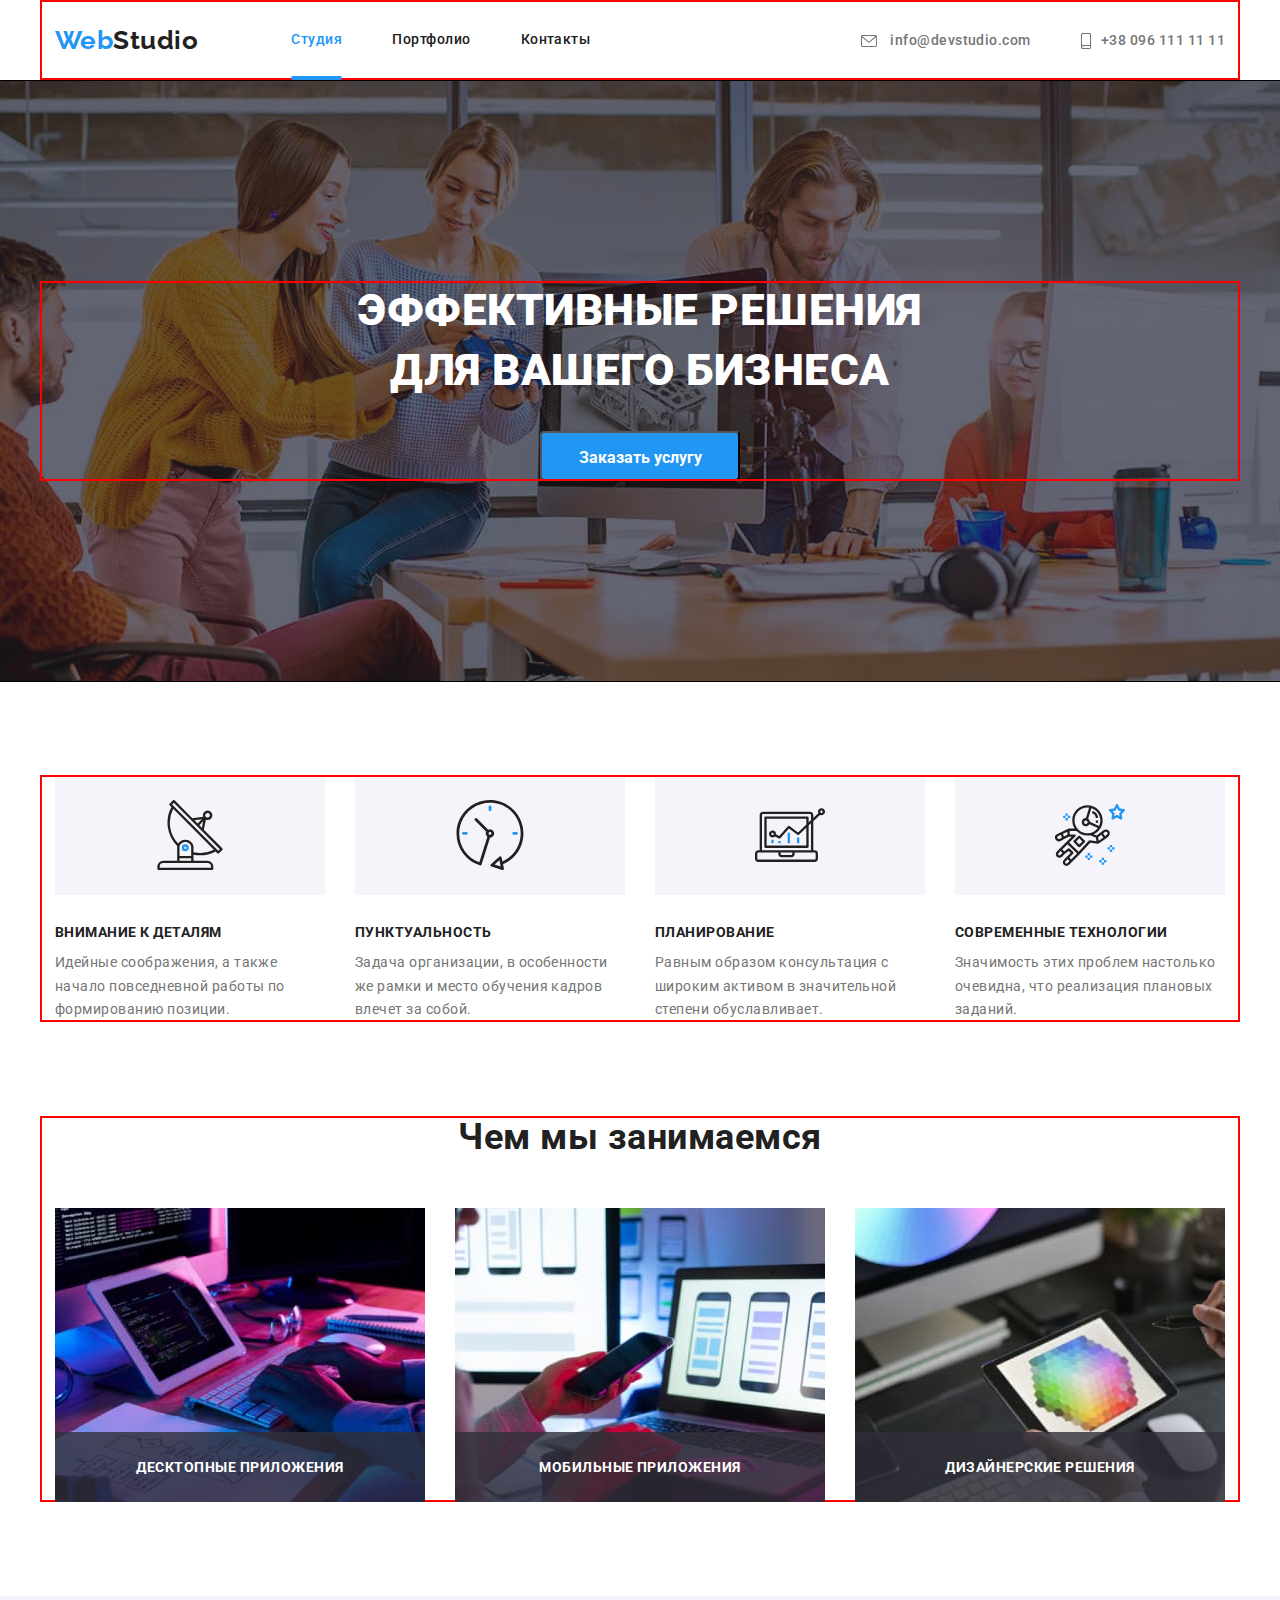
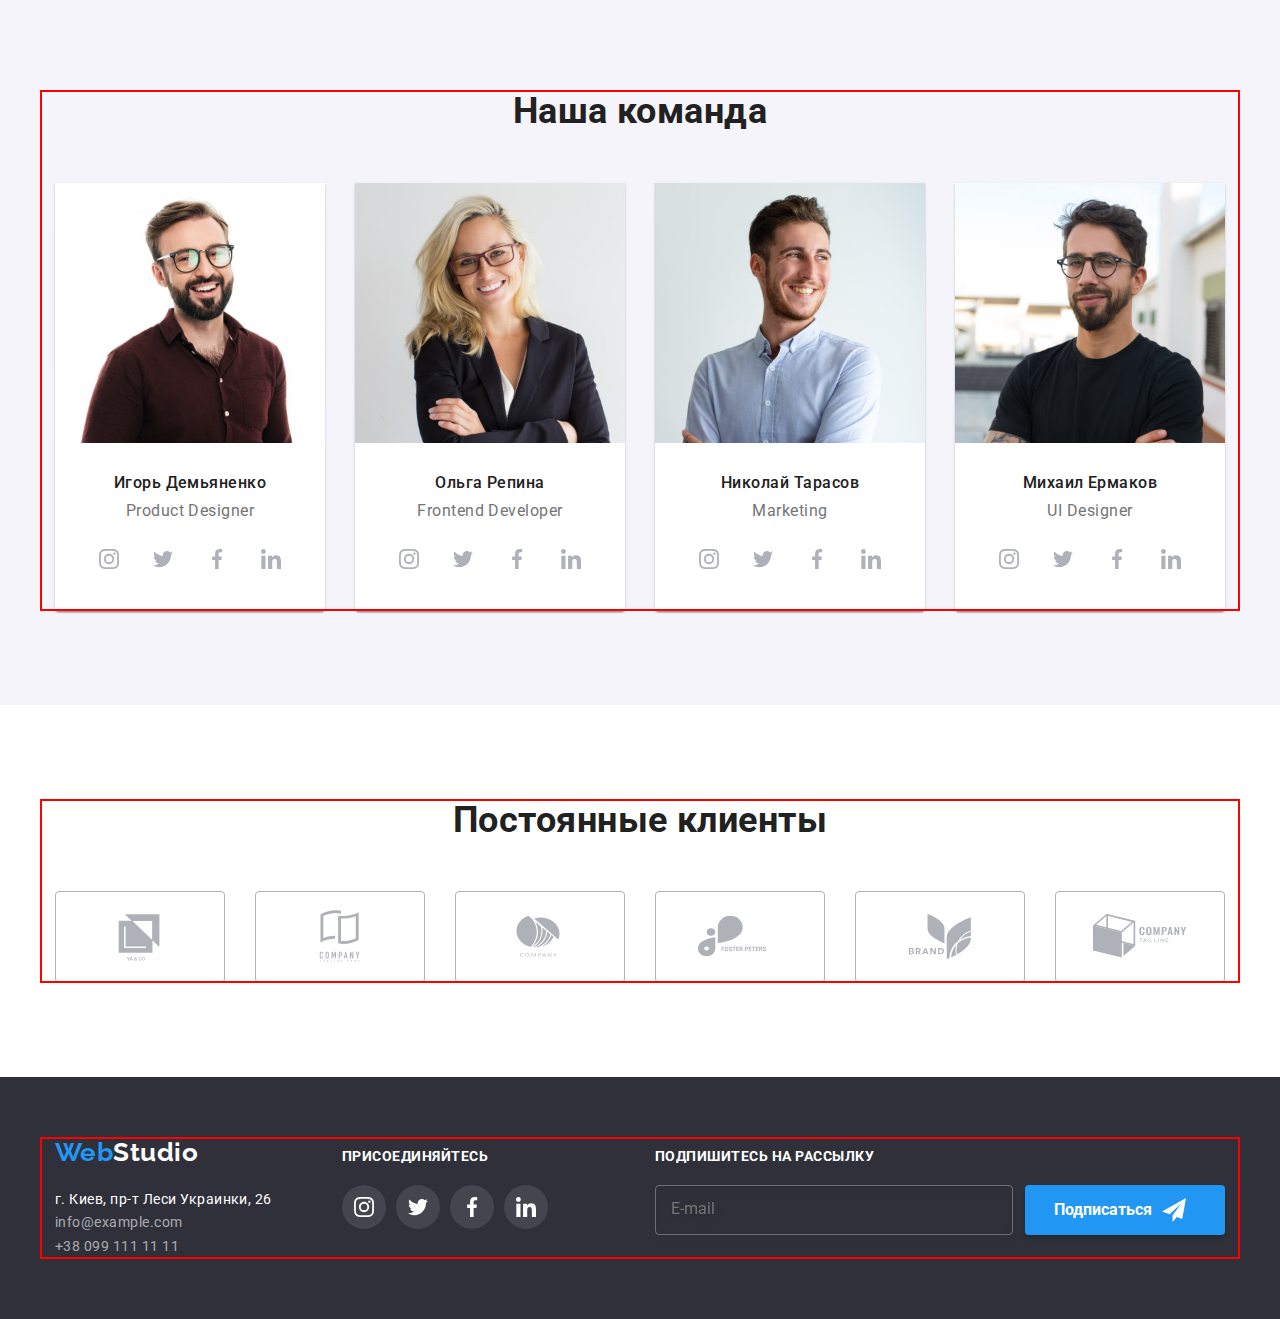
==== index.html @ 630f3454 "перепрописал классы в секции команда" ====
<!DOCTYPE html>
<html lang="ru">

<head>
  <meta charset="UTF-8" />
  <meta http-equiv="X-UA-Compatible" content="IE=edge" />
  <meta name="viewport" content="width=device-width, initial-scale=1.0" />
  <title>WebStudio</title>
  <link rel="preconnect" href="https://fonts.googleapis.com" />
  <link rel="preconnect" href="https://fonts.gstatic.com" crossorigin />
  <link rel="preconnect" href="https://fonts.googleapis.com" />
  <link rel="preconnect" href="https://fonts.gstatic.com" crossorigin />
  <link href="https://fonts.googleapis.com/css2?family=Raleway:wght@700&family=Roboto:wght@400;500;700;900&display=swap"
    rel="stylesheet" />
  <link rel="stylesheet" href="https://cdnjs.cloudflare.com/ajax/libs/modern-normalize/1.1.0/modern-normalize.css" />
  <link rel="stylesheet" href="./css/styles.css" />
</head>

<body>
  <!--Header section-->
  <header class="header header-border">
    <div class="container header__container ">
      <a class="logo header__logo" href="" lang="en">Web<span class="logo-accent">Studio</span></a>
      <nav class="nav header__nav">
        <ul class="nav__list list">
          <li class="nav__item">
            <a class="nav__link nav__link--current" href="./index.html">Студия</a>
          </li>
          <li class="nav__item">
            <a class="nav__link" href="./portfolio.html">Портфолио</a>
          </li>
          <li class="nav__item">
            <a class="nav__link" href="#contacts">Контакты</a>
          </li>
        </ul>
      </nav>
      <ul class="header-contacts__item list">
        <li>
          <a class="header__mail" href="mailto:info@devstudio.com"><svg class="header__icons" width="16" height="12">
              <use href="./images/icons.svg#envelope"></use>
            </svg>
            info@devstudio.com</a>
        </li>
        <li>
          <a class="header__phone" href="tel:+380961111111"><svg class="header__icons" width="10" height="16">
              <use href="./images/icons.svg#smartphone"></use>
            </svg>+38 096 111 11 11</a>
        </li>
      </ul>
    </div>
  </header>
  <!-- Main section -->
  <main>
    <!--Hero-->
    <section class="hero hero__section">
      <div class="container hero__container">
        <h1 class="hero-title">Эффективные решения для&nbsp;вашего бизнеса</h1>
        <button data-modal-open class="hero-button" type="button">Заказать услугу</button>
      </div>
    </section>

    <!--Features-->
    <section class="features section">
      <div class="container features__container">
        <h2 class="features visually-hidden">Преимущества</h2>
        <ul class="features-list list">
          <li class="features-item">
            <div class="features-icon-container">
              <svg class="antenna-icon" width="70" height="70">
                <use href="./images/icons.svg#antenna"></use>
              </svg>
            </div>
            <h3 class="features-subtitle">Внимание к деталям</h3>
            <p class="features-descr">
              Идейные соображения, а также начало повседневной работы по формированию позиции.
            </p>
          </li>
          <li class="features-item">
            <div class="features-icon-container">
              <svg class="features-icons" width="70" height="70">
                <use href="./images/icons.svg#clock"></use>
              </svg>
            </div>
            <h3 class="features-subtitle">Пунктуальность</h3>
            <p class="features-descr">
              Задача организации, в особенности же рамки и место обучения кадров влечет за собой.
            </p>
          </li>
          <li class="features-item">
            <div class="features-icon-container">
              <svg class="features-icons" width="70" height="70">
                <use href="./images/icons.svg#diagram"></use>
              </svg>
            </div>
            <h3 class="features-subtitle">Планирование</h3>
            <p class="features-descr">
              Равным образом консультация с широким активом в значительной степени обуславливает.
            </p>
          </li>
          <li class="features-item">
            <div class="features-icon-container">
              <svg class="features-icons" width="70" height="70">
                <use href="./images/icons.svg#astronaut"></use>
              </svg>
            </div>
            <h3 class="features-subtitle">Современные технологии</h3>
            <p class="features-descr">
              Значимость этих проблем настолько очевидна, что реализация плановых заданий.
            </p>
          </li>
        </ul>
      </div>
    </section>
    <!--About -->
    <section class="about section">
      <div class="container  about__container">
        <h2 class="about-title">Чем мы занимаемся</h2>
        <ul class="about-list list">
          <li class="about-list__item">
            <img class="about-list__img" src="./images/about/box1.jpg" alt="Разрабатываем сайты" width="370"
              height="294" />
            <div class="about-list__descr">
              <p class="about-subtitle">Десктопные приложения</p>
            </div>
          </li>
          <li class="about-list__item">
            <img class="about-list__img" src="./images/about/box2.jpg" alt="Адаптируем сайты под разные устройства"
              width="370" height="294" />
            <div class="about-list__descr">
              <p class="about-subtitle">Мобильные приложения</p>
            </div>
          </li>
          <li class="about-list__item">
            <img class="about-list__img" src="./images/about/box3.jpg" alt="Оформляем дизайн" width="370"
              height="294" />
            <div class="about-list__descr">
              <p class="about-subtitle">Дизайнерские решения</p>
            </div>
          </li>
        </ul>
      </div>
    </section>
    <!--Team-->
    <section class="team section">
      <div class="container team__container">
        <h2 class="team-title">Наша команда</h2>
        <ul class="team-list list">
          <li class="team-item">
            <img class="team-img" src="./images/team/team1.jpg" alt="Дизайнер проекта" width="270" height="260" />
            <div class="team-card">
              <h3 class="team-uppertitle">Игорь Демьяненко</h3>
              <p class="team-item-subtitle" lang="en">Product Designer</p>
              <ul class="socials list">
                <li class="socials__item">
                  <a class="socials__link link" href="" target="_blank" rel="noopener noreferrer"
                    aria-label="instagram">
                    <svg class="socials-icon" width="20" height="20">
                      <use href="./images/icons.svg#instagram"></use>
                    </svg></a>
                </li>
                <li class="socials__item">
                  <a class="socials__link link" href="" target="_blank" rel="noopener noreferrer"
                    aria-label="twitter"><svg class="socials-icon" width="20" height="20">
                      <use href="./images/icons.svg#twitter"></use>
                    </svg></a>
                </li>
                <li class="socials__item">
                  <a class="socials__link link" href="" target="_blank" rel="noopener noreferrer"
                    aria-label="facebook"><svg class="socials-icon" width="20" height="20">
                      <use href="./images/icons.svg#facebook"></use>
                    </svg></a>
                </li>
                <li class="socials__item">
                  <a class="socials__link link" href="" target="_blank" rel="noopener noreferrer"
                    aria-label="linkedin"><svg class="socials-icon" width="20" height="20">
                      <use href="./images/icons.svg#linkedin"></use>
                    </svg></a>
                </li>
              </ul>
            </div>
          </li>
          <li class="team-item">
            <img class="team-img" src="./images/team/team2.jpg" alt="Фронтенд разработчик" width="270" height="260" />
            <div class="team-card">
              <h3 class="team-uppertitle">Ольга Репина</h3>
              <p class="team-item-subtitle" lang="en">Frontend Developer</p>
              <ul class="socials list">
                <li class="socials__item">
                  <a class="socials__link link" href="" target="_blank" rel="noopener noreferrer"
                    aria-label="instagram">
                    <svg class="socials-icon" width="20" height="20">
                      <use href="./images/icons.svg#instagram"></use>
                    </svg></a>
                </li>
                <li class="socials__item">
                  <a class="socials__link link" href="" target="_blank" rel="noopener noreferrer"
                    aria-label="twitter"><svg class="socials-icon" width="20" height="20">
                      <use href="./images/icons.svg#twitter"></use>
                    </svg></a>
                </li>
                <li class="socials__item">
                  <a class="socials__link link" href="" target="_blank" rel="noopener noreferrer"
                    aria-label="facebook"><svg class="socials-icon" width="20" height="20">
                      <use href="./images/icons.svg#facebook"></use>
                    </svg></a>
                </li>
                <li class="socials__item">
                  <a class="socials__link link" href="" target="_blank" rel="noopener noreferrer"
                    aria-label="linkedin"><svg class="socials-icon" width="20" height="20">
                      <use href="./images/icons.svg#linkedin"></use>
                    </svg></a>
                </li>
              </ul>
            </div>
          </li>
          <li class="team-item">
            <img class="team-img" src="./images/team/team3.jpg" alt="Маркетолог" width="270" height="260" />
            <div class="team-card">
              <h3 class="team-uppertitle">Николай Тарасов</h3>
              <p class="team-item-subtitle" lang="en">Marketing</p>
              <ul class="socials list">
                <li class="socials__item">
                  <a class="socials__link link" href="" target="_blank" rel="noopener noreferrer"
                    aria-label="instagram">
                    <svg class="socials-icon" width="20" height="20">
                      <use href="./images/icons.svg#instagram"></use>
                    </svg></a>
                </li>
                <li class="socials__item">
                  <a class="socials__link link" href="" target="_blank" rel="noopener noreferrer"
                    aria-label="twitter"><svg class="socials-icon" width="20" height="20">
                      <use href="./images/icons.svg#twitter"></use>
                    </svg></a>
                </li>
                <li class="socials__item">
                  <a class="socials__link link" href="" target="_blank" rel="noopener noreferrer"
                    aria-label="facebook"><svg class="socials-icon" width="20" height="20">
                      <use href="./images/icons.svg#facebook"></use>
                    </svg></a>
                </li>
                <li class="socials__item">
                  <a class="socials__link link" href="" target="_blank" rel="noopener noreferrer"
                    aria-label="linkedin"><svg class="socials-icon" width="20" height="20">
                      <use href="./images/icons.svg#linkedin"></use>
                    </svg></a>
                </li>
              </ul>
            </div>
          </li>
          <li class="team-item">
            <img class="team-img" src="./images/team/team4.jpg" alt="Дизайнер пользовательского интерфейса" width="270"
              height="260" />
            <div class="team-card">
              <h3 class="team-uppertitle">Михаил Ермаков</h3>
              <p class="team-item-subtitle" lang="en">UI Designer</p>
              <ul class="socials list">
                <li class="socials__item">
                  <a class="socials__link link" href="" target="_blank" rel="noopener noreferrer"
                    aria-label="instagram">
                    <svg class="socials-icon" width="20" height="20">
                      <use href="./images/icons.svg#instagram"></use>
                    </svg></a>
                </li>
                <li class="socials__item">
                  <a class="socials__link link" href="" target="_blank" rel="noopener noreferrer"
                    aria-label="twitter"><svg class="socials-icon" width="20" height="20">
                      <use href="./images/icons.svg#twitter"></use>
                    </svg></a>
                </li>
                <li class="socials__item">
                  <a class="socials__link link" href="" target="_blank" rel="noopener noreferrer"
                    aria-label="facebook"><svg class="socials-icon" width="20" height="20">
                      <use href="./images/icons.svg#facebook"></use>
                    </svg></a>
                </li>
                <li class="socials__item">
                  <a class="socials__link link" href="" target="_blank" rel="noopener noreferrer"
                    aria-label="linkedin"><svg class="socials-icon" width="20" height="20">
                      <use href="./images/icons.svg#linkedin"></use>
                    </svg></a>
                </li>
              </ul>
            </div>
          </li>
        </ul>
      </div>
    </section>
    <section class="section clients">
      <div class="container">
        <h2 class="clients-title">Постоянные клиенты</h2>
        <ul class="clients-list list">
          <li class="clients-item">
            <a class="clients-link link" href="" target="_blank" rel="noopener noreferrer"
              aria-label="Логотип компании">
              <svg class="clients-icon icon" width="106" height="60">
                <use href="./images/icons.svg#logo-1"></use>
              </svg></a>
          </li>
          <li class="clients-item">
            <a class="clients-link link" href="" target="_blank" rel="noopener noreferrer"
              aria-label="Логотип компании">
              <svg class="clients-icon icon" width="106" height="60">
                <use href="./images/icons.svg#logo-2"></use>
              </svg></a>
          </li>
          <li class="clients-item">
            <a class="clients-link link" href="" target="_blank" rel="noopener noreferrer"
              aria-label="Логотип компании">
              <svg class="clients-icon icon" width="106" height="60">
                <use href="./images/icons.svg#logo-3"></use>
              </svg></a>
          </li>
          <li class="clients-item">
            <a class="clients-link link" href="" target="_blank" rel="noopener noreferrer"
              aria-label="Логотип компании">
              <svg class="clients-icon icon" width="106" height="60">
                <use href="./images/icons.svg#logo-4"></use>
              </svg></a>
          </li>
          <li class="clients-item">
            <a class="clients-link link" href="" target="_blank" rel="noopener noreferrer"
              aria-label="Логотип компании">
              <svg class="clients-icon icon" width="106" height="60">
                <use href="./images/icons.svg#logo-5"></use>
              </svg></a>
          </li>
          <li class="clients-item">
            <a class="clients-link link" href="" target="_blank" rel="noopener noreferrer"
              aria-label="Логотип компании">
              <svg class="clients-icon icon" width="106" height="60">
                <use href="./images/icons.svg#logo-6"></use>
              </svg></a>
          </li>
        </ul>
      </div>
    </section>
  </main>
  <!--footer-->
  <footer class="footer" id="contacts">
    <div class="container footer-block">
      <div class="footer-adress">
        <a class="footer-logo link" href="" lang="en">Web<span class="footer-logo-accent">Studio</span></a>
        <address class="address">
          <p>г. Киев, пр-т Леси Украинки, 26</p>
          <a class="email-link link" href="info@example.com">info@example.com</a>
          <a class="tel-link link" href="tel:+38091111111">+38 099 111 11 11</a>
        </address>
      </div>
      <div class="social-links">
        <h2 class="social-title">присоединяйтесь</h2>
        <ul class="socials list">
          <li class="social-item">
            <a class="social-link link" href="" target="_blank" rel="noopener noreferrer" aria-label="instagram">
              <svg class="socials-icon" width="20" height="20">
                <use href="./images/icons.svg#instagram"></use>
              </svg></a>
          </li>
          <li class="social-item">
            <a class="social-link link" href="" target="_blank" rel="noopener noreferrer" aria-label="twitter">
              <svg class="socials-icon" width="20" height="20">
                <use href="./images/icons.svg#twitter"></use>
              </svg></a>
          </li>
          <li class="socials__item">
            <a class="social-link link" href="" target="_blank" rel="noopener noreferrer" aria-label="facebook">
              <svg class="socials-icon" width="20" height="20">
                <use href="./images/icons.svg#facebook"></use>
              </svg></a>
          </li>
          <li class="socials__item">
            <a class="social-link link" href="" target="_blank" rel="noopener noreferrer" aria-label="linkedin"><svg
                class="socials-icon" width="20" height="20">
                <use href="./images/icons.svg#linkedin"></use>
              </svg></a>
          </li>
        </ul>
      </div>
      <div class="subscription">
        <h2 class="join">Подпишитесь на рассылку</h2>
        <form class="subscription-form">
          <div class="flex-content">
            <input class="email-input" type="email" name="email-user" id="email" placeholder="E-mail" />
            <button data-modal-open class="subscription-button" type="submit">
              Подписаться
              <svg class="send-icon" width="24" height="24">
                <use href="./images/icons.svg#icon-send"></use>
              </svg>
            </button>
          </div>
        </form>
      </div>
    </div>
  </footer>
  <!-- Modal -->
  <div class="backdrop is-hidden" data-modal>
    <div class="modal">
      <button class="modal-close-btn" type="button" data-modal-close>
        <svg class="modal-btn-icon" width="18" height="18">
          <use href="./images/icons.svg#close-black"></use>
        </svg>
      </button>
      <form class="register-form">
        <strong class="register-form-title">Оставьте свои данные, мы вам перезвоним</strong>
        <div class="register-form-group" role="group">
          <label class="register-form-wrap">
            <span class="register-form-label">Имя</span>
            <input class="register-form-input" type="text" name="name-user" />
            <svg class="register-form-icon" width="18" height="18">
              <use href="./images/icons.svg#user-icon"></use>
            </svg>
          </label>
          <label class="register-form-wrap">
            <span class="register-form-label">Телефон</span>
            <input class="register-form-input" type="tel" name="tel-user" />
            <svg class="register-form-icon" width="18" height="18">
              <use href="./images/icons.svg#phone-icon"></use>
            </svg>
          </label>
          <label class="register-form-wrap">
            <span class="register-form-label">Почта</span>
            <input class="register-form-input" type="email" name="email-user" />
            <svg class="register-form-icon" width="18" height="18">
              <use href="./images/icons.svg#email-icon"></use>
            </svg>
          </label>
          <label class="register-form-wrap">
            <span class="register-form-label">Комментарий</span>
            <textarea class="register-form-message" name="text-user" placeholder="Введите текст"></textarea>
          </label>
        </div>

        <label class="register-form-agreement">
          <input class="register-checkbox visually-hidden" type="checkbox" name="agreement" />
          <svg class="register-icon " width="16" height="15">
            <use class="register-icon-uncheck" href="./images/icons.svg#icon-uncheck"></use>
            <use class="register-icon-check " href=" ./images/icons.svg#icon-check"></use>
          </svg>
          <span class="register-form-agreement-text">Соглашаюсь с рассылкой и принимаю
            <a class="register-form-agreement-link" href="">Условия
              договора</a>
          </span>
        </label>

        <button class="register-form-btn" type="submit">Отправить</button>
      </form>
    </div>
  </div>
  <script src="./js/modal.js"></script>
</body>

</html>
---- css/styles.css ----
:root {
  /* Color */
  --primary-color: #757575;
  --secondary-color: #212121;
  --accent-color: #2196f3;
  --logo-color: #000000;
  --primary-white-color: #ffffff;
  --bg-darkgrey-color: #2f303a;
  --secondary-bg-color: #f5f4fa;
  --header-border: #ececec;
  --card-border: #eeeeee;
  --indent: 30px;
  --filter-indent: 8px;
  --main-font-family: 'Roboto', sans-serif;
  --logo-font: 'Raleway', sans-serif;
  --items: 3;
  --icon-color: #afb1b8;
  --hero-bg-color: #c4c4c4;
  --border-radius-standart: 4px;
  --animation: 250ms cubic-bezier(0.4, 0, 0.2, 1);
}

body {
  font-family: var(--main-font-family);
  color: var(--primary-color);
  letter-spacing: 0.03em;
}

a {
  text-decoration: none;
  color: currentColor;
}

h1,
h2,
h3,
h4,
h5,
h6,
p {
  margin: 0;
}
ul,
ol {
  list-style: none;
  padding: 0;
  margin: 0;
}
img {
  display: block;
}

.list {
  list-style: none;
  padding: 0;
  margin: 0;
}

.link {
  text-decoration: none;
  color: currentColor;
}

/* Base styles */
.container {
  width: 1200px;
  padding-left: 15px;
  padding-right: 15px;
  margin: 0 auto;
  outline: 2px solid red;
  outline-offset: -2px;
}
.header-border {
  border-bottom: 1px solid var(--header-border);
}
.header__container {
  display: flex;
  align-items: center;
}

.logo {
  color: var(--accent-color);
  font-family: 'Raleway';
  font-weight: 700;
  font-size: 26px;
  line-height: 1.19;
}

.header__logo {
  margin-right: 93px;
}

.logo-accent {
  color: var(--secondary-color);
}

/* Nav site */
.header__nav {
  margin-right: auto;
}

.nav__link {
  display: inline-flex;
  padding-top: 32px;
  padding-bottom: 32px;
  transition: color var(--animation);
}

.nav__list {
  color: var(--secondary-color);
  font-weight: 500;
  font-size: 14px;
  line-height: 1.14;
  display: flex;
  gap: 50px;
}

.nav__list :hover,
.nav__list :focus {
  color: var(--accent-color);
}

.nav__link--current {
  position: relative;
  color: var(--accent-color);
}

.nav__link--current::after {
  content: ' ';
  position: absolute;
  bottom: 0px;
  left: 0;
  display: block;
  width: 100%;
  height: 4px;
  border-radius: var(--border-radius-standart);
  background-color: var(--accent-color);
}

.header-contacts__item {
  display: flex;
  align-items: baseline;
}

/* Nav contacts  */
.header__mail {
  margin-right: 50px;
}

/* .contacts-mail,
.contacts-phone {
} */

.header-contacts__item :hover,
.header-contacts__item :focus {
  color: var(--accent-color);
}

.header__icons {
  display: inline-block;
  fill: currentColor;
  vertical-align: middle;
  margin-right: 10px;
}

.header__mail,
.header__phone {
  color: var(--description-color);
  font-weight: 500;
  font-size: 14px;
  line-height: 1.14;
  transition: color var(--animation);
}
/* align-items: baseline; */

/* Section Hero*/

.hero__section {
  padding: 200px 0;
  background-color: var(--bg-darkgrey-color);
  color: var(--primary-white-color);
  line-height: 1.36;
  text-align: center;
  text-transform: uppercase;
  max-width: 1600px;
  margin-left: auto;
  margin-right: auto;
  outline: 1px solid black;
  background-image: linear-gradient(to right, rgba(47, 48, 58, 0.4), rgba(47, 48, 58, 0.4)),
    url(../images/hero/hero.jpg);
  background-repeat: no-repeat;
  background-position: center;
  background-size: cover;
  background-color: var(--hero-bg-color);
}

.hero-title {
  font-weight: 900;
  font-size: 44px;
  max-width: 696px;
  margin: 0 auto;
  margin-bottom: var(--indent);
}

.hero-button {
  display: inline-block;
  min-width: 200px;
  max-width: 250px;
  max-height: 50px;
  border-radius: 4px;
  padding: 10px 32px;
  color: var(--primary-white-color);
  background-color: var(--accent-color);
  font-weight: 700;
  font-size: 16px;
  line-height: 1.88;
  align-items: center;
  box-shadow: 0px 4px 4px rgba(0, 0, 0, 0.15);
  transition: background-color var(--animation);
}

.hero-button:hover,
.hero-button:focus {
  background-color: #188ce8;
  cursor: pointer;
}

/* Modal */
.backdrop {
  position: fixed;
  top: 0;
  left: 0;
  width: 100%;
  height: 100%;
  z-index: 1000;
  overflow-y: scroll;
  background: rgba(0, 0, 0, 0.2);
  opacity: 1;
  transition: opacity var(--animation), visibility var(--animation);
}

.backdrop.is-hidden {
  opacity: 0;
  pointer-events: none;
  visibility: hidden;
}

.backdrop.is-hidden .modal {
  transform: translate(-50%, -50%) scale(1, 1);
  opacity: 0;
}

.modal {
  position: absolute;
  top: 50%;
  left: 50%;
  padding: 40px;
  min-width: 528px;
  max-height: 581px;
  background-color: var(--primary-white-color);
  box-shadow: 0px 1px 3px rgba(0, 0, 0, 0.12), 0px 1px 1px rgba(0, 0, 0, 0.14),
    0px 2px 1px rgba(0, 0, 0, 0.2);
  border-radius: 4px;
  transform: translate(-50%, -50%) scale(1);
  transition: opacity var(--animation), visibility var(--animation), transform var(--animation);
}

.modal-close-btn {
  position: absolute;
  display: flex;
  align-items: center;
  justify-content: center;
  top: 0;
  right: 0;
  width: 30px;
  height: 30px;
  transform: translate(-8px, 8px);
  border: 1px solid rgba(0, 0, 0, 0.1);
  background-color: var(--primary-white-color);
  border-radius: 50%;
  transition: color var(--animation), border-color var(--animation);
}

.modal-close-btn {
  fill: currentColor;
}

.modal-close-btn:focus,
.modal-close-btn:hover {
  color: var(--accent-color);
  /* border: 1px solid var(--accent-color); */
  cursor: pointer;
}

/* Modal form */
.register-form {
  text-align: center;
}

.register-form-title {
  display: block;
  margin: 0;
  margin-bottom: 12px;
  font-weight: 700;
  font-size: 20px;
  line-height: 1.15;
  text-align: center;
  color: var(--secondary-color);
}

.register-form-group {
  margin-bottom: 20px;
}

.register-form-wrap {
  display: block;
  margin-bottom: 4px;
  font-size: 12px;
  line-height: 1.16;
}

.register-form-wrap {
  position: relative;
  display: block;
  margin-bottom: 10px;
}

.register-form-wrap:last-child {
  margin-bottom: 0;
}

.register-form-label {
  display: block;
  text-align: left;
  margin-bottom: 4px;
  padding-left: 2px;
}

.register-form-input,
.register-form-message {
  display: block;
  padding: 12px 42px;
  height: 40px;
  width: 100%;
  outline: none;
  border: 1px solid rgba(33, 33, 33, 0.2);
  border-radius: 4px;
  transition: border-color var(--animation);
}

.register-form-input:hover + .register-form-icon,
.register-form-input:focus + .register-form-icon {
  fill: var(--accent-color);

  outline: none;
  border-color: var(--accent-color);
}

.register-form-input:hover,
.register-form-input:focus {
  border-color: var(--accent-color);
}

.register-form-group {
  position: relative;
  margin-bottom: 10px;
}

.register-form-icon {
  position: absolute;
  display: block;
  bottom: 11px;
  left: 12px;
  transition: var(--animation);
  color: var(--accent-color);
}

.register-form-icon:focus,
.register-form-icon:hover {
  fill: var(--accent-color);
}

.register-form-message {
  display: block;
  margin-bottom: 20px;
  padding: 12px 16px;
  width: 448px;
  height: 120px;
  resize: none;
  border: 1px solid rgba(33, 33, 33, 0.2);
  border-radius: 4px;
  line-height: 1.14;
}

.register-form-message::placeholder {
  color: rgba(117, 117, 117, 0.5);
}

.register-form-agreement {
  text-align: left;
  display: flex;
  padding: 0;
  justify-content: center;
  align-items: baseline;
  margin-bottom: 30px;
  font-size: 14px;
  line-height: 1.18;
  color: var(--primary-color);
}

.register-icon {
  transition: opacity var(--animation);
  margin-right: 7px;
}

.register-icon-check {
  opacity: 0;
  transition: opacity var(--animation);
}

.register-checkbox:checked + .register-icon .register-icon-uncheck {
  opacity: 0;

  transition: opacity var(--animation);
}

.register-checkbox:checked + .register-icon .register-icon-check {
  opacity: 1;
  /* background-color: #2196f3; */
  transition: opacity var(--animation);
}

.register-form-agreement-link {
  color: var(--accent-color);
  text-decoration: underline;
  text-underline-position: under;
}

.register-form-agreement:focus-within .register-icon {
  border: 1px solid var(--accent-color);
}

.register-form-agreement:focus-within .register-icon-uncheck {
  opacity: 0;
}
.register-form-btn {
  display: block;
  margin-left: auto;
  margin-right: auto;
  padding: 10px 55px;
  box-shadow: 0px 4px 4px rgba(0, 0, 0, 0.15);
  border-radius: 4px;
  font-weight: 700;
  font-size: 16px;
  line-height: 1.88;
  letter-spacing: 0.06em;
  background: #2196f3;
  color: #ffffff;
  border: none;
  cursor: pointer;
  transition: box-shadow var(--animation);
}

.register-form-btn:hover,
.register-form-btn:focus {
  box-shadow: 0px 4px 4px rgba(0, 0, 0, 0.15);
}

/* Features */
.section {
  padding-bottom: 94px;
  padding-top: 94px;
}
.visually-hidden {
  position: absolute;
  width: 1px;
  height: 1px;
  margin: -1px;
  border: 0;
  padding: 0;
  white-space: nowrap;
  clip-path: inset(100%);
  clip: rect(0 0 0 0);
  overflow: hidden;
}

.features-list {
  display: flex;
  /* flex-wrap: wrap; */
  align-items: center;
  justify-content: center;
  gap: var(--indent);
}
.features-list .features-item {
  width: 270px;
}
.features-icon-container {
  width: 270px;
  height: 120px;
  background-color: var(--secondary-bg-color);
  display: flex;
  align-items: center;
  justify-content: center;
  margin-bottom: var(--indent);
}

.features-subtitle {
  color: var(--secondary-color);
  margin-bottom: 10px;
  font-weight: 700;
  font-size: 14px;
  line-height: 1.14;
  text-transform: uppercase;
}

.features-descr {
  color: var(--description-color);
  font-size: 14px;
  line-height: 1.71;
}

/* About */

.about.section {
  padding-top: 0;
}
.about-title {
  color: var(--secondary-color);
  margin-bottom: 50px;
  font-size: 36px;
  line-height: 1.17;
  text-align: center;
}
.about-list {
  display: flex;
  flex-wrap: wrap;
  gap: var(--indent);
}

.about-list__item {
  position: relative;
}
.about-list__descr {
  position: absolute;
  display: flex;
  width: 370px;
  height: 70px;
  bottom: 0;
  right: 0;
  background: rgba(47, 48, 58, 0.8);
}

.about-subtitle {
  position: absolute;
  display: flex;
  align-items: center;
  left: 0;
  bottom: 0;
  font-weight: 700;
  justify-content: center;
  width: 370px;
  height: 70px;
  height: 70px;
  font-size: 14px;
  line-height: 1.14;
  text-align: center;
  color: var(--primary-white-color);
  text-transform: uppercase;
}

/* Team */

.team-list {
  display: flex;
  flex-wrap: wrap;
  gap: var(--indent);
}
.team {
  background-color: var(--secondary-bg-color);
}
.team-title {
  color: var(--secondary-color);
  margin-bottom: 50px;
  font-size: 36px;
  line-height: 1.17;
  text-align: center;
}
.team-item {
  background-color: var(--secondary-bg-color);
  box-shadow: 0px 1px 3px rgba(0, 0, 0, 0.12), 0px 1px 1px rgba(0, 0, 0, 0.14),
    0px 2px 1px rgba(0, 0, 0, 0.2);
  border-bottom-left-radius: 4px;
  border-bottom-right-radius: 4px;
  border-radius: 0px 0px 4px 4px;
}

.team-uppertitle {
  color: var(--secondary-color);
  margin-bottom: 10px;
  font-weight: 500;
  font-size: 16px;
  line-height: 1.19;
  text-align: center;
}
.team-item-subtitle {
  color: var(--primary-color);
  font-size: 16px;
  line-height: 1.18;
  text-align: center;
  margin-bottom: 16px;
}

.team-card {
  padding: 30px 10px;
  background-color: var(--primary-white-color);
}
/* Socials icons */

.icon {
  display: inline-block;
  fill: currentColor;
  vertical-align: middle;
}

.socials {
  display: flex;
  align-items: center;
  gap: 10px;
  justify-content: center;
}
.socials__link {
  display: flex;
  align-items: center;
  justify-content: center;
  width: 44px;
  height: 44px;
  color: var(--icon-color);
  border-radius: 50%;
  transition: background-color var(--animation), color var(--animation);
}

.socials__link:hover,
.socials__link:focus {
  background-color: var(--accent-color);
  color: var(--primary-white-color);
}

.socials-icon {
  transition: fill var(--cubic);
  fill: currentColor;
}

.team-icon {
  display: flex;
  color: var(--icon-color);

  background-color: var(--primary-white-color);
  border-radius: 10%;
  margin-bottom: 42px;
}

/* Clients */
.clients-title {
  color: var(--secondary-color);
  font-size: 36px;
  line-height: 1.17;
  text-align: center;
}

.clients-item {
  display: block;
  justify-content: center;
  align-items: center;
}

.clients-title {
  text-align: center;
  margin-bottom: 50px;
}

.clients-list {
  display: flex;
  align-items: center;
  justify-content: center;
  gap: 30px;
}
.clients-link {
  display: flex;
  justify-content: center;
  align-items: center;
  width: 170px;
  height: 92px;
  color: var(--icon-color);
  border: 1px solid var(--icon-color);
  border-radius: 4px;
  transition: color var(--animation), border var(--animation);
}
.client-icon {
  fill: currentColor;
}

.clients-link:hover,
.clients-link:focus {
  color: var(--accent-color);
  border: 1px solid var(--accent-color);
}

/* clients */

.social-title {
  font-weight: 700;
  font-size: 14px;
  line-height: 1.14;
  text-transform: uppercase;
  margin-bottom: 20px;
}
.socials {
  display: flex;
}

.social-link {
  align-items: baseline;
  display: flex;
  font-weight: 700;
  font-size: 14px;
  line-height: 1.14px;
  text-align: center;
  align-items: center;
  justify-content: center;
  width: 44px;
  height: 44px;
  color: var(--primary-white-color);
  background-color: rgba(255, 255, 255, 0.1);
  border-radius: 50%;
  transition: color var(--animation), background-color var(--animation);
}

.social-links {
  box-sizing: border-box;
  display: flex;
}

.social-link:hover,
.social-link:focus {
  background-color: var(--accent-color);
  color: var(--primary-white-color);
}

.socials-icon {
  fill: currentColor;
}

/* Footer */

.social-links {
  display: flex;
  flex-direction: column;
}
.footer-block {
  display: flex;
  align-items: baseline;
}
.footer-adress {
  font-size: 14px;
  line-height: 1.71;
  display: flex;
  flex-direction: column;
  margin-right: 70px;
}

.footer:not(.logo) {
  background-color: var(--bg-darkgrey-color);
  color: var(--primary-white-color);
  padding: 60px 0;
}

.footer-logo {
  color: var(--accent-color);
  /* display: inline-block; */
  margin-bottom: 20px;
  margin-top: 0;
  font-family: 'Raleway';
  font-weight: 700;
  font-size: 26px;
  line-height: 1.19;
}

.logo {
  font-family: 'Raleway';
  font-weight: 700;
}
.footer-logo-accent {
  color: var(--primary-white-color);
}

.address {
  display: flex;
  flex-direction: column;
  font-style: normal;
}
.email-link {
  color: rgba(255, 255, 255, 0.6);
  font-size: 14px;
  line-height: 1.71;
  transition: color var(--animation);
}
.email-link:hover,
.email-link:focus {
  color: var(--accent-color);
}
.tel-link {
  color: rgba(255, 255, 255, 0.6);
  font-size: 14px;
  line-height: 1.71;
  transition: color var(--animation);
}
.tel-link:hover,
.tel-link:focus {
  color: var(--accent-color);
}

.subscription {
  margin-left: auto;
}

.join {
  display: inline-block;
  margin-bottom: 20px;
  /* padding-top: 72px; */
  font-size: 14px;
  line-height: 1.14;
  text-transform: uppercase;
  color: var(--primary-white-color);
}
.flex-content {
  display: flex;
  align-items: center;
}
.email-input {
  width: 358px;
  margin-right: 12px;
  padding: 15px;
  max-height: 50px;
  border: 1px solid rgba(255, 255, 255, 0.3);
  filter: drop-shadow(0px 4px 4px rgba(0, 0, 0, 0.15));
  border-radius: 4px;
  color: var(--primary-white-color);
  background-color: transparent;
  transition: border-color var(--animation);
}

.email-input:hover,
.email-input:focus {
  border-color: var(--accent-color);
}

.subscription-button {
  display: flex;
  align-items: center;
  font-size: 16px;
  font-weight: 700;
  line-height: 1.88;
  color: var(--primary-white-color);
  padding: 10px 29px;
  text-align: center;
  width: 200px;
  height: 50px;
  border: none;
  background: var(--accent-color);
  box-shadow: 0px 4px 4px rgba(0, 0, 0, 0.15);
  border-radius: 4px;
  /* transition: color var(--animation), background-color var(--animation); */
  /* transition: color var(--animation); */
}

.send-icon {
  margin-left: 10px;
  fill: currentColor;
}

.subscription-button:hover,
.subscription-button:focus {
  cursor: pointer;
}

/* footer end */

/* Portfolio   */
.filter.list {
  display: flex;
  justify-content: center;
  gap: var(--filter-indent);
  margin-bottom: 50px;
}

.btn {
  padding: 6px 22px;
  font-family: inherit;
  font-weight: 500;
  font-size: 16px;
  line-height: 1.62;
  text-align: center;
  letter-spacing: inherit;
  border: none;
  border-radius: var(--border-radius-standart);
  transition: color var(--animation), background-color var(--animation), box-shadow var(--animation);
}

.btn:hover,
.btn:focus {
  background-color: var(--accent-color);
  color: var(--primary-white-color);
  box-shadow: 0px 3px 1px rgba(0, 0, 0, 0.1), 0px 1px 2px rgba(0, 0, 0, 0.08),
    0px 2px 2px rgba(0, 0, 0, 0.12);
}

.btn.current {
  color: var(--accent-color);
  background-color: var(--primary-white-color);
}
.project.list {
  display: flex;
  flex-wrap: wrap;
  gap: var(--indent);
}

.project-cards.item {
  --items: 3;
}

.item {
  flex-basis: calc((100% - var (--indent) * (var(--items) -1)) / var(--items));
}

.project-text {
  color: var(--secondary-color);
}

.project-title {
  color: var(--secondary-color);
  font-weight: 700;
  font-size: 18px;
  line-height: 2;
  margin-bottom: 4px;
  letter-spacing: 0.06em;
}
.project-text {
  color: var(--primary-color);
  font-size: 16px;
  line-height: 1.87;
}

.card-descr {
  padding: 20px 24px;
  border: 1px solid var(--card-border);
  border-top: 0px;
  /* filter: drop-shadow(0px 4px 4px rgba(0, 0, 0, 0.25)); */
}

.card-link {
  transition: box-shadow var(--animation);
}
.card-link:hover,
.card-descr:hover,
.card-descr:focus,
.card-link:focus {
  box-shadow: 0px 1px 1px rgba(0, 0, 0, 0.12), 0px 4px 4px rgba(0, 0, 0, 0.06),
    1px 4px 6px rgba(0, 0, 0, 0.16);
}
.overlay-text {
  font-size: 18px;
  line-height: 1.55;
  color: var(--primary-white-color);
}
.project-elements {
  position: relative;
  overflow: hidden;
}
.project-overlay {
  position: absolute;
  width: 100%;
  height: 100%;
  padding: 63px 24px;
  transform: translateY(0);
  transition: transform, var(--animation);
  /* overflow: hidden; */
  /* opacity: 0; */
  background-color: rgba(33, 150, 243, 0.9);
}
.project-elements:hover .project-overlay {
  transform: translateY(0);
  opacity: 1;
}
.card-link:hover .project-overlay,
.card-link:focus .project-overlay {
  transform: translateY(-100%);
}

.flex-content {
  display: flex;
  align-items: center;
}

.register-form-title {
  font-weight: 700;
  font-size: 20px;
  line-height: 1.15;
  text-align: center;
  color: var(--secondary-color);
}

/* .modal-form {
  width: 528px;
  height: 581px;
  margin-left: auto;
  margin-right: auto;
  padding: 40px;
  outline: 1px solid tomato;
} */
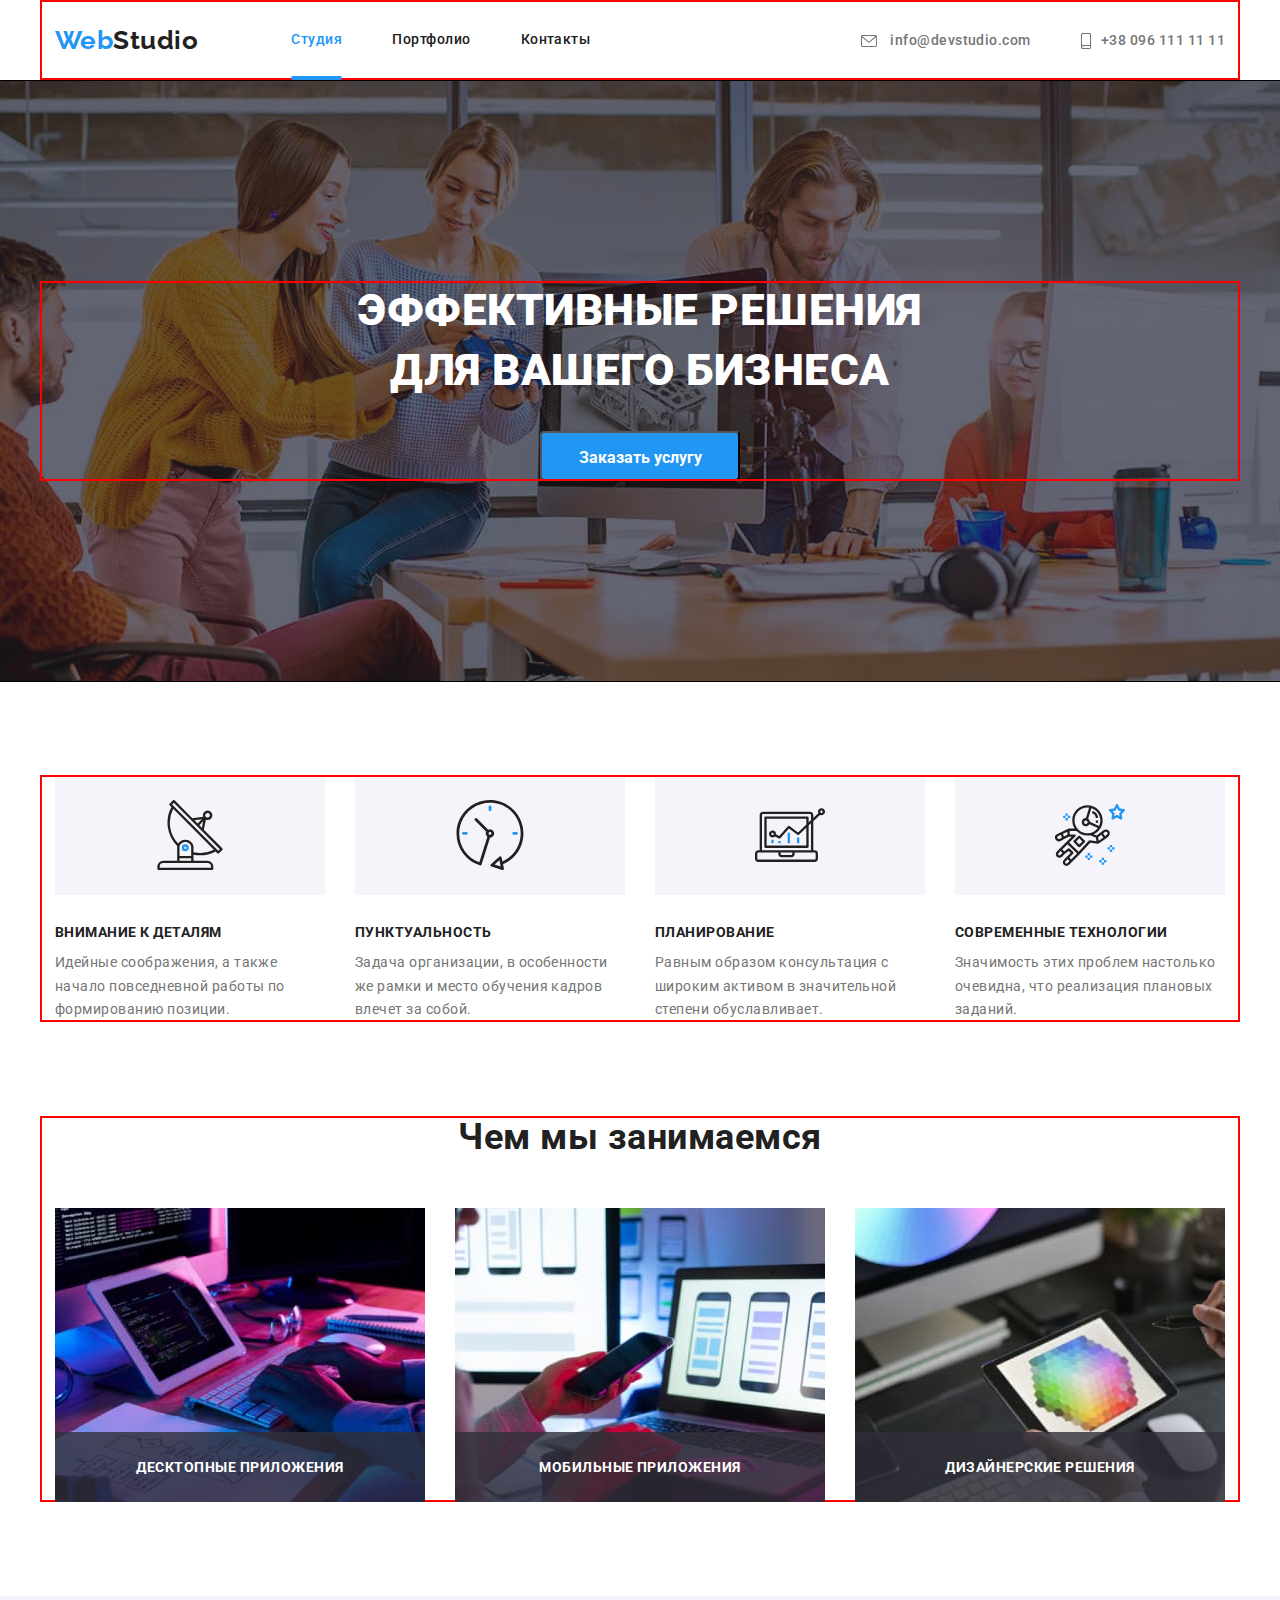
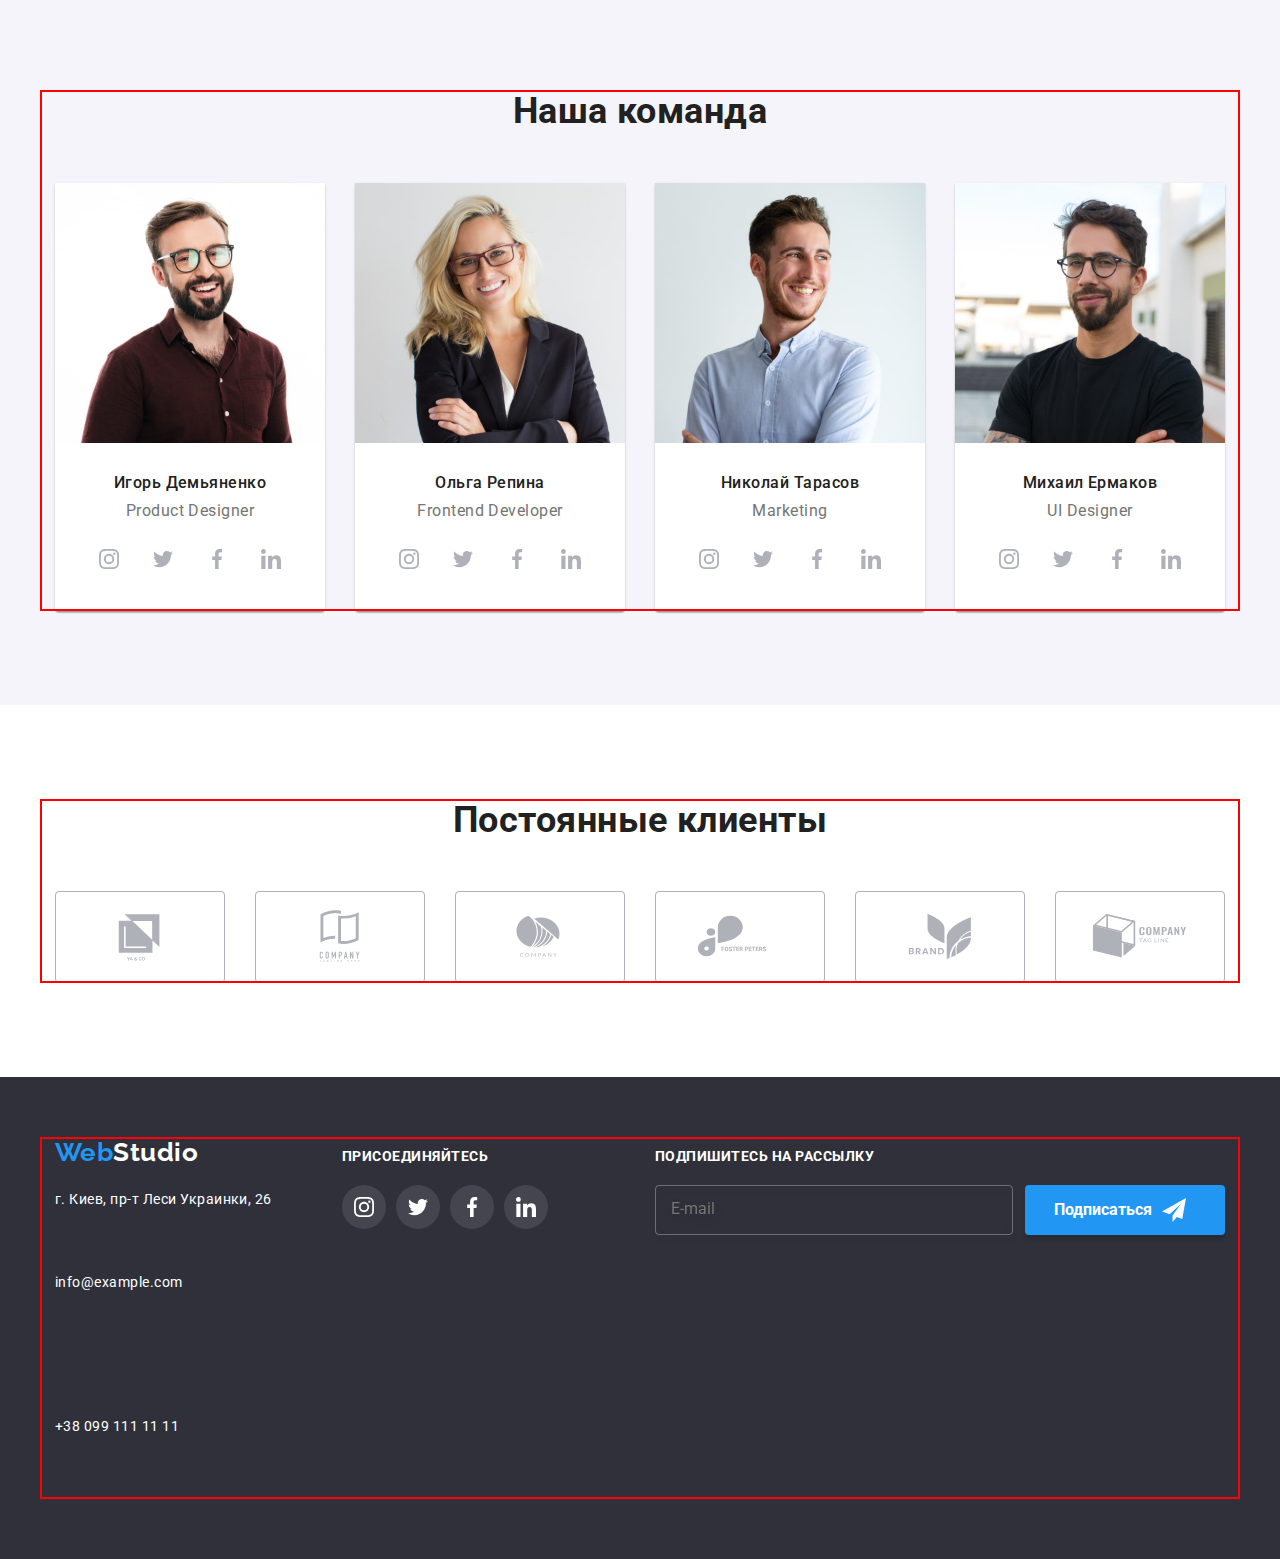
==== commit 7ba1d2ca: "начале перепропимыывать секцю клиенты" ====
--- a/index.html
+++ b/index.html
@@ -285,8 +285,8 @@
         </ul>
       </div>
     </section>
-    <section class="section clients">
-      <div class="container">
+    <section class="clients section ">
+      <div class="container  clients__container">
         <h2 class="clients-title">Постоянные клиенты</h2>
         <ul class="clients-list list">
           <li class="clients-item">
@@ -337,13 +337,13 @@
   </main>
   <!--footer-->
   <footer class="footer" id="contacts">
-    <div class="container footer-block">
+    <div class="container footer-container">
       <div class="footer-adress">
-        <a class="footer-logo link" href="" lang="en">Web<span class="footer-logo-accent">Studio</span></a>
+        <a class="footer-logo link" href="" lang="en">Web<span class="footer-logo--accent">Studio</span></a>
         <address class="address">
           <p>г. Киев, пр-т Леси Украинки, 26</p>
-          <a class="email-link link" href="info@example.com">info@example.com</a>
-          <a class="tel-link link" href="tel:+38091111111">+38 099 111 11 11</a>
+          <a class="footer email__link link" href="info@example.com">info@example.com</a>
+          <a class="footer tel__link link" href="tel:+38091111111">+38 099 111 11 11</a>
         </address>
       </div>
       <div class="social-links">
--- a/css/styles.css
+++ b/css/styles.css
@@ -649,15 +649,21 @@
   transition: fill var(--cubic);
   fill: currentColor;
 }
-
-.team-icon {
+.social-title {
+  font-weight: 700;
+  font-size: 14px;
+  line-height: 1.14;
+  text-transform: uppercase;
+  margin-bottom: 20px;
+}
+
+/* .team-icon {
   display: flex;
   color: var(--icon-color);
-
   background-color: var(--primary-white-color);
   border-radius: 10%;
   margin-bottom: 42px;
-}
+} */
 
 /* Clients */
 .clients-title {
@@ -707,15 +713,68 @@
 
 /* clients */
 
-.social-title {
-  font-weight: 700;
-  font-size: 14px;
-  line-height: 1.14;
-  text-transform: uppercase;
+/* Footer */
+
+.footer-container {
+  display: flex;
+  align-items: baseline;
+}
+.footer-adress {
+  font-size: 14px;
+  line-height: 1.71;
+  display: flex;
+  flex-direction: column;
+  margin-right: 70px;
+}
+
+.footer:not(.logo) {
+  background-color: var(--bg-darkgrey-color);
+  color: var(--primary-white-color);
+  padding: 60px 0;
+}
+
+.footer-logo {
+  color: var(--accent-color);
   margin-bottom: 20px;
-}
-.socials {
-  display: flex;
+  margin-top: 0;
+  font-family: 'Raleway';
+  font-weight: 700;
+  font-size: 26px;
+  line-height: 1.19;
+}
+
+.logo {
+  font-family: 'Raleway';
+  font-weight: 700;
+}
+.footer-logo--accent {
+  color: var(--primary-white-color);
+}
+
+.address {
+  display: flex;
+  flex-direction: column;
+  font-style: normal;
+}
+.email__link {
+  color: rgba(255, 255, 255, 0.6);
+  font-size: 14px;
+  line-height: 1.71;
+  transition: color var(--animation);
+}
+.email__link:hover,
+.email__link:focus {
+  color: var(--accent-color);
+}
+.tel__link {
+  color: rgba(255, 255, 255, 0.6);
+  font-size: 14px;
+  line-height: 1.71;
+  transition: color var(--animation);
+}
+.tel__link:hover,
+.tel__link:focus {
+  color: var(--accent-color);
 }
 
 .social-link {
@@ -738,6 +797,7 @@
 .social-links {
   box-sizing: border-box;
   display: flex;
+  flex-direction: column;
 }
 
 .social-link:hover,
@@ -748,75 +808,6 @@
 
 .socials-icon {
   fill: currentColor;
-}
-
-/* Footer */
-
-.social-links {
-  display: flex;
-  flex-direction: column;
-}
-.footer-block {
-  display: flex;
-  align-items: baseline;
-}
-.footer-adress {
-  font-size: 14px;
-  line-height: 1.71;
-  display: flex;
-  flex-direction: column;
-  margin-right: 70px;
-}
-
-.footer:not(.logo) {
-  background-color: var(--bg-darkgrey-color);
-  color: var(--primary-white-color);
-  padding: 60px 0;
-}
-
-.footer-logo {
-  color: var(--accent-color);
-  /* display: inline-block; */
-  margin-bottom: 20px;
-  margin-top: 0;
-  font-family: 'Raleway';
-  font-weight: 700;
-  font-size: 26px;
-  line-height: 1.19;
-}
-
-.logo {
-  font-family: 'Raleway';
-  font-weight: 700;
-}
-.footer-logo-accent {
-  color: var(--primary-white-color);
-}
-
-.address {
-  display: flex;
-  flex-direction: column;
-  font-style: normal;
-}
-.email-link {
-  color: rgba(255, 255, 255, 0.6);
-  font-size: 14px;
-  line-height: 1.71;
-  transition: color var(--animation);
-}
-.email-link:hover,
-.email-link:focus {
-  color: var(--accent-color);
-}
-.tel-link {
-  color: rgba(255, 255, 255, 0.6);
-  font-size: 14px;
-  line-height: 1.71;
-  transition: color var(--animation);
-}
-.tel-link:hover,
-.tel-link:focus {
-  color: var(--accent-color);
 }
 
 .subscription {
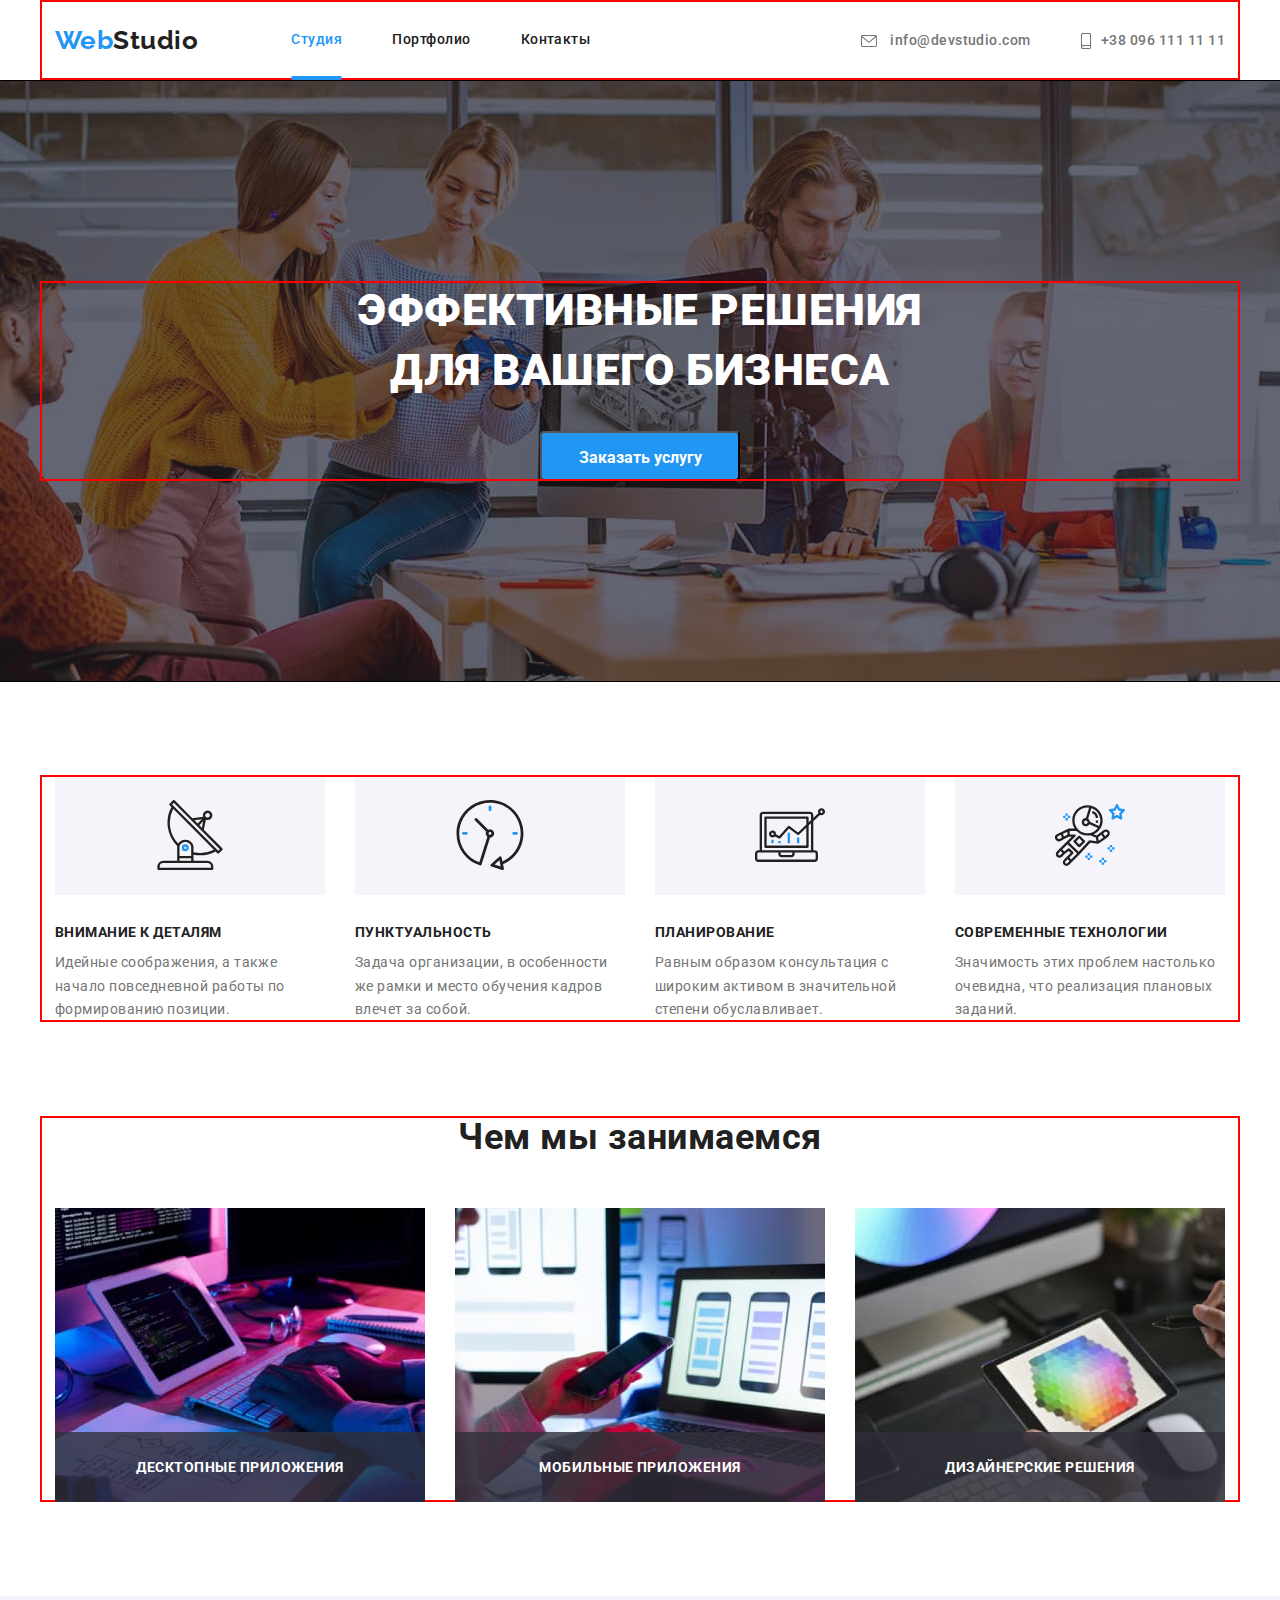
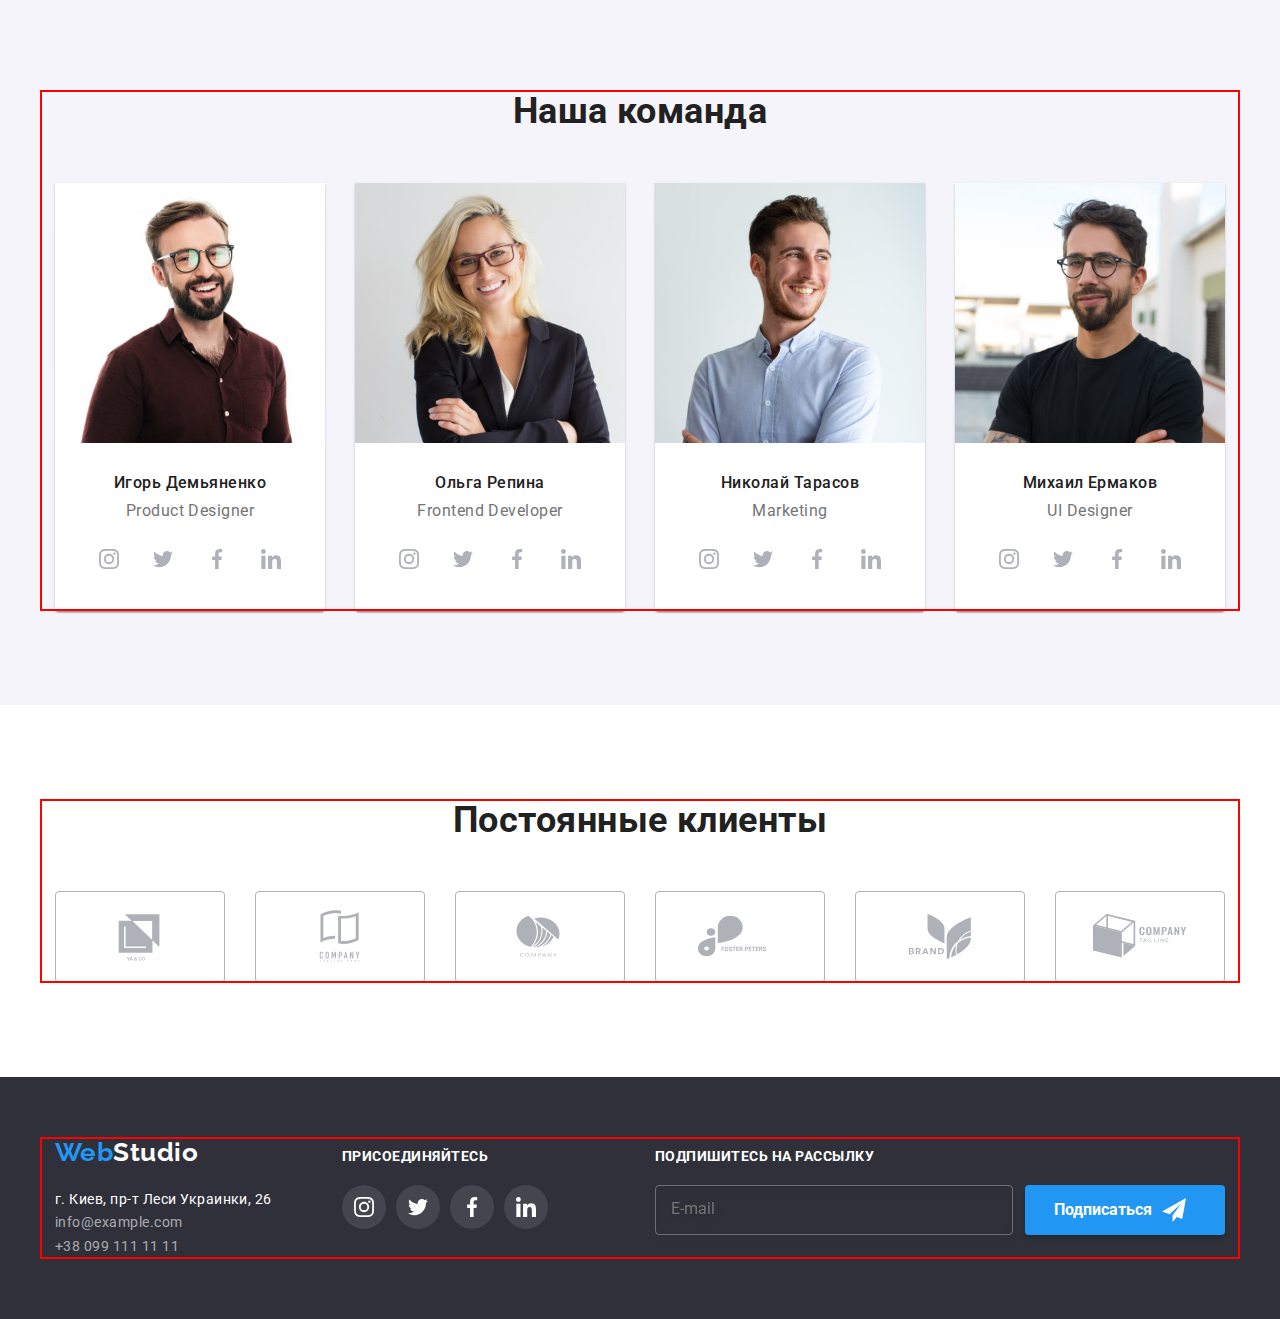
==== commit e6a716a7: "закончил перепрописывать  классы секции команда" ====
--- a/index.html
+++ b/index.html
@@ -54,7 +54,7 @@
     <!--Hero-->
     <section class="hero hero__section">
       <div class="container hero__container">
-        <h1 class="hero-title">Эффективные решения для&nbsp;вашего бизнеса</h1>
+        <h1 class="herotitle">Эффективные решения для&nbsp;вашего бизнеса</h1>
         <button data-modal-open class="hero-button" type="button">Заказать услугу</button>
       </div>
     </section>
@@ -63,48 +63,48 @@
     <section class="features section">
       <div class="container features__container">
         <h2 class="features visually-hidden">Преимущества</h2>
-        <ul class="features-list list">
-          <li class="features-item">
+        <ul class="features__list list">
+          <li class="features__item">
             <div class="features-icon-container">
               <svg class="antenna-icon" width="70" height="70">
                 <use href="./images/icons.svg#antenna"></use>
               </svg>
             </div>
-            <h3 class="features-subtitle">Внимание к деталям</h3>
-            <p class="features-descr">
+            <h3 class="features__subtitle">Внимание к деталям</h3>
+            <p class="features__descr">
               Идейные соображения, а также начало повседневной работы по формированию позиции.
             </p>
           </li>
-          <li class="features-item">
+          <li class="features__item">
             <div class="features-icon-container">
               <svg class="features-icons" width="70" height="70">
                 <use href="./images/icons.svg#clock"></use>
               </svg>
             </div>
-            <h3 class="features-subtitle">Пунктуальность</h3>
-            <p class="features-descr">
+            <h3 class="features__subtitle">Пунктуальность</h3>
+            <p class="features__descr">
               Задача организации, в особенности же рамки и место обучения кадров влечет за собой.
             </p>
           </li>
-          <li class="features-item">
+          <li class="features__item">
             <div class="features-icon-container">
               <svg class="features-icons" width="70" height="70">
                 <use href="./images/icons.svg#diagram"></use>
               </svg>
             </div>
-            <h3 class="features-subtitle">Планирование</h3>
-            <p class="features-descr">
+            <h3 class="features__subtitle">Планирование</h3>
+            <p class="features__descr">
               Равным образом консультация с широким активом в значительной степени обуславливает.
             </p>
           </li>
-          <li class="features-item">
+          <li class="features__item">
             <div class="features-icon-container">
               <svg class="features-icons" width="70" height="70">
                 <use href="./images/icons.svg#astronaut"></use>
               </svg>
             </div>
-            <h3 class="features-subtitle">Современные технологии</h3>
-            <p class="features-descr">
+            <h3 class="features__subtitle">Современные технологии</h3>
+            <p class="features__descr">
               Значимость этих проблем настолько очевидна, что реализация плановых заданий.
             </p>
           </li>
@@ -114,27 +114,25 @@
     <!--About -->
     <section class="about section">
       <div class="container  about__container">
-        <h2 class="about-title">Чем мы занимаемся</h2>
-        <ul class="about-list list">
-          <li class="about-list__item">
-            <img class="about-list__img" src="./images/about/box1.jpg" alt="Разрабатываем сайты" width="370"
-              height="294" />
-            <div class="about-list__descr">
-              <p class="about-subtitle">Десктопные приложения</p>
-            </div>
-          </li>
-          <li class="about-list__item">
-            <img class="about-list__img" src="./images/about/box2.jpg" alt="Адаптируем сайты под разные устройства"
+        <h2 class="about__title">Чем мы занимаемся</h2>
+        <ul class="about__list list">
+          <li class="about__item">
+            <img class="about__img" src="./images/about/box1.jpg" alt="Разрабатываем сайты" width="370" height="294" />
+            <div class="about__descr">
+              <p class="about__subtitle">Десктопные приложения</p>
+            </div>
+          </li>
+          <li class="about__item">
+            <img class="about__img" src="./images/about/box2.jpg" alt="Адаптируем сайты под разные устройства"
               width="370" height="294" />
-            <div class="about-list__descr">
-              <p class="about-subtitle">Мобильные приложения</p>
-            </div>
-          </li>
-          <li class="about-list__item">
-            <img class="about-list__img" src="./images/about/box3.jpg" alt="Оформляем дизайн" width="370"
-              height="294" />
-            <div class="about-list__descr">
-              <p class="about-subtitle">Дизайнерские решения</p>
+            <div class="about__descr">
+              <p class="about__subtitle">Мобильные приложения</p>
+            </div>
+          </li>
+          <li class="about__item">
+            <img class="about__img" src="./images/about/box3.jpg" alt="Оформляем дизайн" width="370" height="294" />
+            <div class="about__descr">
+              <p class="about__subtitle">Дизайнерские решения</p>
             </div>
           </li>
         </ul>
@@ -143,13 +141,13 @@
     <!--Team-->
     <section class="team section">
       <div class="container team__container">
-        <h2 class="team-title">Наша команда</h2>
-        <ul class="team-list list">
-          <li class="team-item">
+        <h2 class="team__title">Наша команда</h2>
+        <ul class="team__list list">
+          <li class="team__item">
             <img class="team-img" src="./images/team/team1.jpg" alt="Дизайнер проекта" width="270" height="260" />
-            <div class="team-card">
+            <div class="team__card">
               <h3 class="team-uppertitle">Игорь Демьяненко</h3>
-              <p class="team-item-subtitle" lang="en">Product Designer</p>
+              <p class="team__subtitle" lang="en">Product Designer</p>
               <ul class="socials list">
                 <li class="socials__item">
                   <a class="socials__link link" href="" target="_blank" rel="noopener noreferrer"
@@ -179,11 +177,11 @@
               </ul>
             </div>
           </li>
-          <li class="team-item">
+          <li class="team__item">
             <img class="team-img" src="./images/team/team2.jpg" alt="Фронтенд разработчик" width="270" height="260" />
-            <div class="team-card">
+            <div class="team__card">
               <h3 class="team-uppertitle">Ольга Репина</h3>
-              <p class="team-item-subtitle" lang="en">Frontend Developer</p>
+              <p class="team__subtitle" lang="en">Frontend Developer</p>
               <ul class="socials list">
                 <li class="socials__item">
                   <a class="socials__link link" href="" target="_blank" rel="noopener noreferrer"
@@ -213,11 +211,11 @@
               </ul>
             </div>
           </li>
-          <li class="team-item">
+          <li class="team__item">
             <img class="team-img" src="./images/team/team3.jpg" alt="Маркетолог" width="270" height="260" />
-            <div class="team-card">
+            <div class="team__card">
               <h3 class="team-uppertitle">Николай Тарасов</h3>
-              <p class="team-item-subtitle" lang="en">Marketing</p>
+              <p class="team__subtitle" lang="en">Marketing</p>
               <ul class="socials list">
                 <li class="socials__item">
                   <a class="socials__link link" href="" target="_blank" rel="noopener noreferrer"
@@ -247,12 +245,12 @@
               </ul>
             </div>
           </li>
-          <li class="team-item">
+          <li class="team__item">
             <img class="team-img" src="./images/team/team4.jpg" alt="Дизайнер пользовательского интерфейса" width="270"
               height="260" />
-            <div class="team-card">
+            <div class="team__card">
               <h3 class="team-uppertitle">Михаил Ермаков</h3>
-              <p class="team-item-subtitle" lang="en">UI Designer</p>
+              <p class="team__subtitle" lang="en">UI Designer</p>
               <ul class="socials list">
                 <li class="socials__item">
                   <a class="socials__link link" href="" target="_blank" rel="noopener noreferrer"
@@ -342,8 +340,8 @@
         <a class="footer-logo link" href="" lang="en">Web<span class="footer-logo--accent">Studio</span></a>
         <address class="address">
           <p>г. Киев, пр-т Леси Украинки, 26</p>
-          <a class="footer email__link link" href="info@example.com">info@example.com</a>
-          <a class="footer tel__link link" href="tel:+38091111111">+38 099 111 11 11</a>
+          <a class="email__link link" href="info@example.com">info@example.com</a>
+          <a class="tel__link link" href="tel:+38091111111">+38 099 111 11 11</a>
         </address>
       </div>
       <div class="social-links">
--- a/css/styles.css
+++ b/css/styles.css
@@ -70,6 +70,7 @@
   outline: 2px solid red;
   outline-offset: -2px;
 }
+/* Header */
 .header-border {
   border-bottom: 1px solid var(--header-border);
 }
@@ -94,7 +95,7 @@
   color: var(--secondary-color);
 }
 
-/* Nav site */
+/*  Header Nav site */
 .header__nav {
   margin-right: auto;
 }
@@ -147,10 +148,6 @@
   margin-right: 50px;
 }
 
-/* .contacts-mail,
-.contacts-phone {
-} */
-
 .header-contacts__item :hover,
 .header-contacts__item :focus {
   color: var(--accent-color);
@@ -171,7 +168,6 @@
   line-height: 1.14;
   transition: color var(--animation);
 }
-/* align-items: baseline; */
 
 /* Section Hero*/
 
@@ -194,7 +190,7 @@
   background-color: var(--hero-bg-color);
 }
 
-.hero-title {
+.herotitle {
   font-weight: 900;
   font-size: 44px;
   max-width: 696px;
@@ -466,7 +462,7 @@
   box-shadow: 0px 4px 4px rgba(0, 0, 0, 0.15);
 }
 
-/* Features */
+/* Features section*/
 .section {
   padding-bottom: 94px;
   padding-top: 94px;
@@ -484,14 +480,14 @@
   overflow: hidden;
 }
 
-.features-list {
+.features__list {
   display: flex;
   /* flex-wrap: wrap; */
   align-items: center;
   justify-content: center;
   gap: var(--indent);
 }
-.features-list .features-item {
+.features__list .features__item {
   width: 270px;
 }
 .features-icon-container {
@@ -504,7 +500,7 @@
   margin-bottom: var(--indent);
 }
 
-.features-subtitle {
+.features__subtitle {
   color: var(--secondary-color);
   margin-bottom: 10px;
   font-weight: 700;
@@ -513,7 +509,7 @@
   text-transform: uppercase;
 }
 
-.features-descr {
+.features__descr {
   color: var(--description-color);
   font-size: 14px;
   line-height: 1.71;
@@ -524,23 +520,23 @@
 .about.section {
   padding-top: 0;
 }
-.about-title {
+.about__title {
   color: var(--secondary-color);
   margin-bottom: 50px;
   font-size: 36px;
   line-height: 1.17;
   text-align: center;
 }
-.about-list {
+.about__list {
   display: flex;
   flex-wrap: wrap;
   gap: var(--indent);
 }
 
-.about-list__item {
+.about__item {
   position: relative;
 }
-.about-list__descr {
+.about__descr {
   position: absolute;
   display: flex;
   width: 370px;
@@ -550,7 +546,7 @@
   background: rgba(47, 48, 58, 0.8);
 }
 
-.about-subtitle {
+.about__subtitle {
   position: absolute;
   display: flex;
   align-items: center;
@@ -570,7 +566,7 @@
 
 /* Team */
 
-.team-list {
+.team__list {
   display: flex;
   flex-wrap: wrap;
   gap: var(--indent);
@@ -578,14 +574,14 @@
 .team {
   background-color: var(--secondary-bg-color);
 }
-.team-title {
+.team__title {
   color: var(--secondary-color);
   margin-bottom: 50px;
   font-size: 36px;
   line-height: 1.17;
   text-align: center;
 }
-.team-item {
+.team__item {
   background-color: var(--secondary-bg-color);
   box-shadow: 0px 1px 3px rgba(0, 0, 0, 0.12), 0px 1px 1px rgba(0, 0, 0, 0.14),
     0px 2px 1px rgba(0, 0, 0, 0.2);
@@ -602,7 +598,7 @@
   line-height: 1.19;
   text-align: center;
 }
-.team-item-subtitle {
+.team__subtitle {
   color: var(--primary-color);
   font-size: 16px;
   line-height: 1.18;
@@ -610,7 +606,7 @@
   margin-bottom: 16px;
 }
 
-.team-card {
+.team__card {
   padding: 30px 10px;
   background-color: var(--primary-white-color);
 }
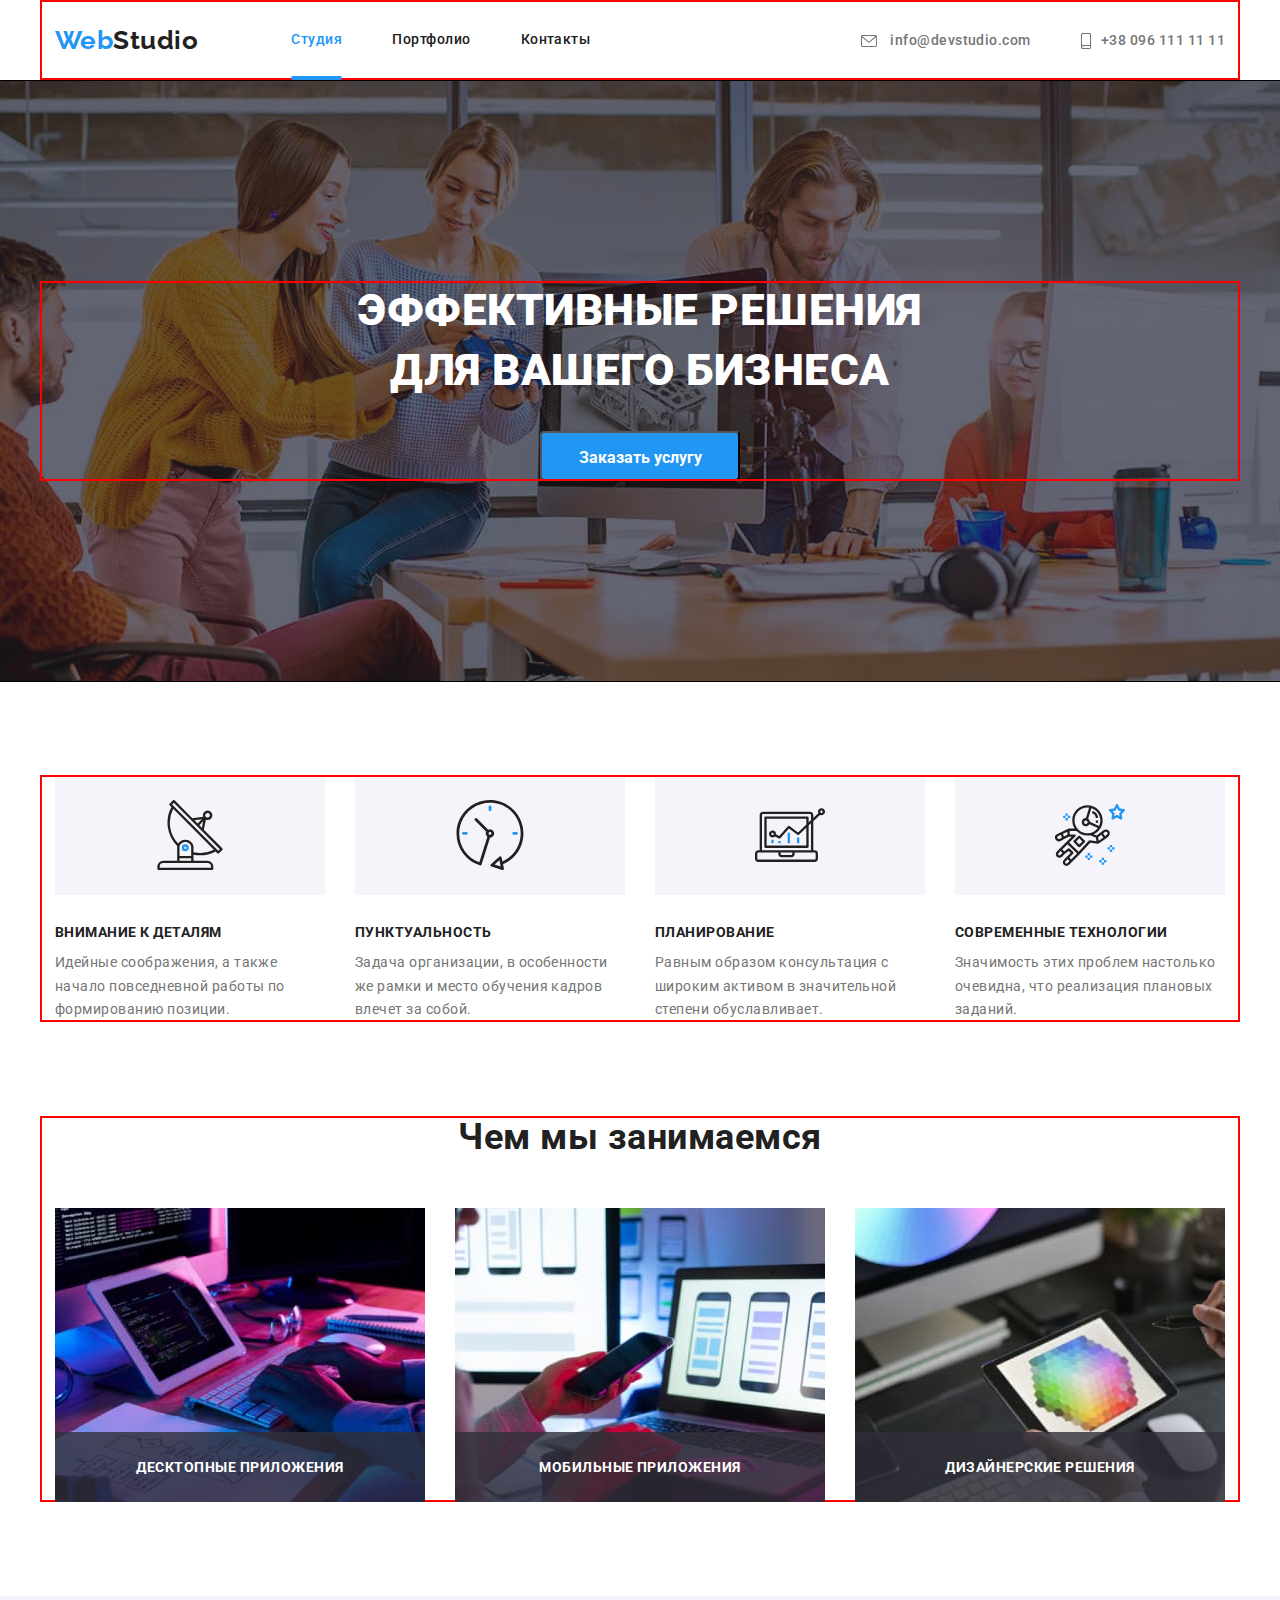
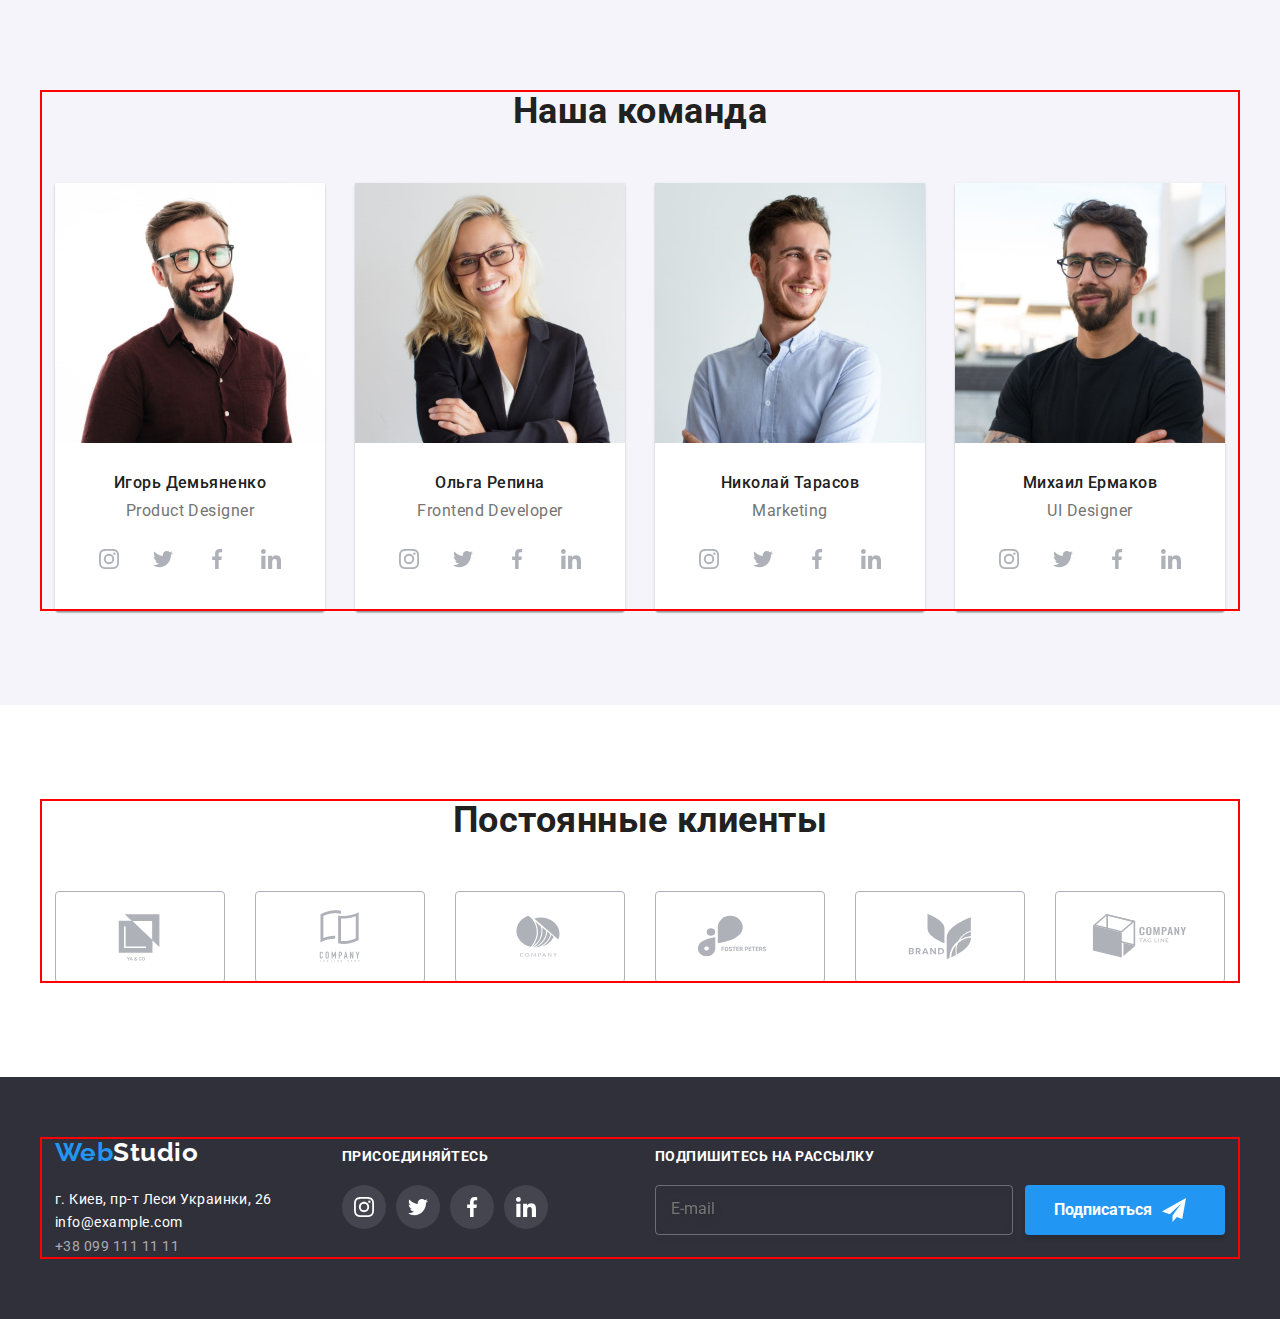
==== commit 1948d2cf: "перепрописал классы на странице студио" ====
--- a/index.html
+++ b/index.html
@@ -54,8 +54,8 @@
     <!--Hero-->
     <section class="hero hero__section">
       <div class="container hero__container">
-        <h1 class="herotitle">Эффективные решения для&nbsp;вашего бизнеса</h1>
-        <button data-modal-open class="hero-button" type="button">Заказать услугу</button>
+        <h1 class="hero__title">Эффективные решения для&nbsp;вашего бизнеса</h1>
+        <button data-modal-open class="hero__button" type="button">Заказать услугу</button>
       </div>
     </section>
 
@@ -146,31 +146,31 @@
           <li class="team__item">
             <img class="team-img" src="./images/team/team1.jpg" alt="Дизайнер проекта" width="270" height="260" />
             <div class="team__card">
-              <h3 class="team-uppertitle">Игорь Демьяненко</h3>
+              <h3 class="team__uppertitle">Игорь Демьяненко</h3>
               <p class="team__subtitle" lang="en">Product Designer</p>
-              <ul class="socials list">
+              <ul class="socials__list list">
                 <li class="socials__item">
                   <a class="socials__link link" href="" target="_blank" rel="noopener noreferrer"
                     aria-label="instagram">
-                    <svg class="socials-icon" width="20" height="20">
+                    <svg class="socials__icon" width="20" height="20">
                       <use href="./images/icons.svg#instagram"></use>
                     </svg></a>
                 </li>
                 <li class="socials__item">
-                  <a class="socials__link link" href="" target="_blank" rel="noopener noreferrer"
-                    aria-label="twitter"><svg class="socials-icon" width="20" height="20">
+                  <a class="socials__link link" href="" target="_blank" rel="noopener noreferrer" aria-label="twitter">
+                    <svg class="socials__icon" width="20" height="20">
                       <use href="./images/icons.svg#twitter"></use>
                     </svg></a>
                 </li>
                 <li class="socials__item">
-                  <a class="socials__link link" href="" target="_blank" rel="noopener noreferrer"
-                    aria-label="facebook"><svg class="socials-icon" width="20" height="20">
+                  <a class="socials__link link" href="" target="_blank" rel="noopener noreferrer" aria-label="facebook">
+                    <svg class="socials__icon" width="20" height="20">
                       <use href="./images/icons.svg#facebook"></use>
                     </svg></a>
                 </li>
                 <li class="socials__item">
-                  <a class="socials__link link" href="" target="_blank" rel="noopener noreferrer"
-                    aria-label="linkedin"><svg class="socials-icon" width="20" height="20">
+                  <a class="socials__link link" href="" target="_blank" rel="noopener noreferrer" aria-label="linkedin">
+                    <svg class="socials__icon" width="20" height="20">
                       <use href="./images/icons.svg#linkedin"></use>
                     </svg></a>
                 </li>
@@ -180,31 +180,31 @@
           <li class="team__item">
             <img class="team-img" src="./images/team/team2.jpg" alt="Фронтенд разработчик" width="270" height="260" />
             <div class="team__card">
-              <h3 class="team-uppertitle">Ольга Репина</h3>
+              <h3 class="team__uppertitle">Ольга Репина</h3>
               <p class="team__subtitle" lang="en">Frontend Developer</p>
-              <ul class="socials list">
+              <ul class="socials__list list">
                 <li class="socials__item">
                   <a class="socials__link link" href="" target="_blank" rel="noopener noreferrer"
                     aria-label="instagram">
-                    <svg class="socials-icon" width="20" height="20">
+                    <svg class="socials__icon" width="20" height="20">
                       <use href="./images/icons.svg#instagram"></use>
                     </svg></a>
                 </li>
                 <li class="socials__item">
-                  <a class="socials__link link" href="" target="_blank" rel="noopener noreferrer"
-                    aria-label="twitter"><svg class="socials-icon" width="20" height="20">
+                  <a class="socials__link link" href="" target="_blank" rel="noopener noreferrer" aria-label="twitter">
+                    <svg class="socials__icon" width="20" height="20">
                       <use href="./images/icons.svg#twitter"></use>
                     </svg></a>
                 </li>
                 <li class="socials__item">
-                  <a class="socials__link link" href="" target="_blank" rel="noopener noreferrer"
-                    aria-label="facebook"><svg class="socials-icon" width="20" height="20">
+                  <a class="socials__link link" href="" target="_blank" rel="noopener noreferrer" aria-label="facebook">
+                    <svg class="socials__icon" width="20" height="20">
                       <use href="./images/icons.svg#facebook"></use>
                     </svg></a>
                 </li>
                 <li class="socials__item">
-                  <a class="socials__link link" href="" target="_blank" rel="noopener noreferrer"
-                    aria-label="linkedin"><svg class="socials-icon" width="20" height="20">
+                  <a class="socials__link link" href="" target="_blank" rel="noopener noreferrer" aria-label="linkedin">
+                    <svg class="socials__icon" width="20" height="20">
                       <use href="./images/icons.svg#linkedin"></use>
                     </svg></a>
                 </li>
@@ -214,31 +214,31 @@
           <li class="team__item">
             <img class="team-img" src="./images/team/team3.jpg" alt="Маркетолог" width="270" height="260" />
             <div class="team__card">
-              <h3 class="team-uppertitle">Николай Тарасов</h3>
+              <h3 class="team__uppertitle">Николай Тарасов</h3>
               <p class="team__subtitle" lang="en">Marketing</p>
-              <ul class="socials list">
+              <ul class="socials__list list">
                 <li class="socials__item">
                   <a class="socials__link link" href="" target="_blank" rel="noopener noreferrer"
                     aria-label="instagram">
-                    <svg class="socials-icon" width="20" height="20">
+                    <svg class="socials__icon" width="20" height="20">
                       <use href="./images/icons.svg#instagram"></use>
                     </svg></a>
                 </li>
                 <li class="socials__item">
-                  <a class="socials__link link" href="" target="_blank" rel="noopener noreferrer"
-                    aria-label="twitter"><svg class="socials-icon" width="20" height="20">
+                  <a class="socials__link link" href="" target="_blank" rel="noopener noreferrer" aria-label="twitter">
+                    <svg class="socials__icon" width="20" height="20">
                       <use href="./images/icons.svg#twitter"></use>
                     </svg></a>
                 </li>
                 <li class="socials__item">
                   <a class="socials__link link" href="" target="_blank" rel="noopener noreferrer"
-                    aria-label="facebook"><svg class="socials-icon" width="20" height="20">
+                    aria-label="facebook"><svg class="socials__icon" width="20" height="20">
                       <use href="./images/icons.svg#facebook"></use>
                     </svg></a>
                 </li>
                 <li class="socials__item">
                   <a class="socials__link link" href="" target="_blank" rel="noopener noreferrer"
-                    aria-label="linkedin"><svg class="socials-icon" width="20" height="20">
+                    aria-label="linkedin"><svg class="socials__icon" width="20" height="20">
                       <use href="./images/icons.svg#linkedin"></use>
                     </svg></a>
                 </li>
@@ -249,31 +249,31 @@
             <img class="team-img" src="./images/team/team4.jpg" alt="Дизайнер пользовательского интерфейса" width="270"
               height="260" />
             <div class="team__card">
-              <h3 class="team-uppertitle">Михаил Ермаков</h3>
+              <h3 class="team__uppertitle">Михаил Ермаков</h3>
               <p class="team__subtitle" lang="en">UI Designer</p>
-              <ul class="socials list">
+              <ul class="socials__list list">
                 <li class="socials__item">
                   <a class="socials__link link" href="" target="_blank" rel="noopener noreferrer"
                     aria-label="instagram">
-                    <svg class="socials-icon" width="20" height="20">
+                    <svg class="socials__icon" width="20" height="20">
                       <use href="./images/icons.svg#instagram"></use>
                     </svg></a>
                 </li>
                 <li class="socials__item">
                   <a class="socials__link link" href="" target="_blank" rel="noopener noreferrer"
-                    aria-label="twitter"><svg class="socials-icon" width="20" height="20">
+                    aria-label="twitter"><svg class="socials__icon" width="20" height="20">
                       <use href="./images/icons.svg#twitter"></use>
                     </svg></a>
                 </li>
                 <li class="socials__item">
                   <a class="socials__link link" href="" target="_blank" rel="noopener noreferrer"
-                    aria-label="facebook"><svg class="socials-icon" width="20" height="20">
+                    aria-label="facebook"><svg class="socials__icon" width="20" height="20">
                       <use href="./images/icons.svg#facebook"></use>
                     </svg></a>
                 </li>
                 <li class="socials__item">
                   <a class="socials__link link" href="" target="_blank" rel="noopener noreferrer"
-                    aria-label="linkedin"><svg class="socials-icon" width="20" height="20">
+                    aria-label="linkedin"><svg class="socials__icon" width="20" height="20">
                       <use href="./images/icons.svg#linkedin"></use>
                     </svg></a>
                 </li>
@@ -285,47 +285,47 @@
     </section>
     <section class="clients section ">
       <div class="container  clients__container">
-        <h2 class="clients-title">Постоянные клиенты</h2>
-        <ul class="clients-list list">
+        <h2 class="clients__title">Постоянные клиенты</h2>
+        <ul class="clients__list list">
+          <li class="clients__item">
+            <a class="clients-link link" href="" target="_blank" rel="noopener noreferrer"
+              aria-label="Логотип компании">
+              <svg class="clients-icon " width="106" height="60">
+                <use href="./images/icons.svg#logo-1"></use>
+              </svg></a>
+          </li>
+          <li class="clients__item">
+            <a class="clients-link link" href="" target="_blank" rel="noopener noreferrer"
+              aria-label="Логотип компании">
+              <svg class="clients-icon " width="106" height="60">
+                <use href="./images/icons.svg#logo-2"></use>
+              </svg></a>
+          </li>
+          <li class="clients__item">
+            <a class="clients-link link" href="" target="_blank" rel="noopener noreferrer"
+              aria-label="Логотип компании">
+              <svg class="clients-icon" width="106" height="60">
+                <use href="./images/icons.svg#logo-3"></use>
+              </svg></a>
+          </li>
+          <li class="clients__item">
+            <a class="clients-link link" href="" target="_blank" rel="noopener noreferrer"
+              aria-label="Логотип компании">
+              <svg class="clients-icon" width="106" height="60">
+                <use href="./images/icons.svg#logo-4"></use>
+              </svg></a>
+          </li>
+          <li class="clients__item">
+            <a class="clients-link link" href="" target="_blank" rel="noopener noreferrer"
+              aria-label="Логотип компании">
+              <svg class="clients-icon" width="106" height="60">
+                <use href="./images/icons.svg#logo-5"></use>
+              </svg></a>
+          </li>
           <li class="clients-item">
             <a class="clients-link link" href="" target="_blank" rel="noopener noreferrer"
               aria-label="Логотип компании">
-              <svg class="clients-icon icon" width="106" height="60">
-                <use href="./images/icons.svg#logo-1"></use>
-              </svg></a>
-          </li>
-          <li class="clients-item">
-            <a class="clients-link link" href="" target="_blank" rel="noopener noreferrer"
-              aria-label="Логотип компании">
-              <svg class="clients-icon icon" width="106" height="60">
-                <use href="./images/icons.svg#logo-2"></use>
-              </svg></a>
-          </li>
-          <li class="clients-item">
-            <a class="clients-link link" href="" target="_blank" rel="noopener noreferrer"
-              aria-label="Логотип компании">
-              <svg class="clients-icon icon" width="106" height="60">
-                <use href="./images/icons.svg#logo-3"></use>
-              </svg></a>
-          </li>
-          <li class="clients-item">
-            <a class="clients-link link" href="" target="_blank" rel="noopener noreferrer"
-              aria-label="Логотип компании">
-              <svg class="clients-icon icon" width="106" height="60">
-                <use href="./images/icons.svg#logo-4"></use>
-              </svg></a>
-          </li>
-          <li class="clients-item">
-            <a class="clients-link link" href="" target="_blank" rel="noopener noreferrer"
-              aria-label="Логотип компании">
-              <svg class="clients-icon icon" width="106" height="60">
-                <use href="./images/icons.svg#logo-5"></use>
-              </svg></a>
-          </li>
-          <li class="clients-item">
-            <a class="clients-link link" href="" target="_blank" rel="noopener noreferrer"
-              aria-label="Логотип компании">
-              <svg class="clients-icon icon" width="106" height="60">
+              <svg class="clients-icon" width="106" height="60">
                 <use href="./images/icons.svg#logo-6"></use>
               </svg></a>
           </li>
@@ -336,49 +336,49 @@
   <!--footer-->
   <footer class="footer" id="contacts">
     <div class="container footer-container">
-      <div class="footer-adress">
-        <a class="footer-logo link" href="" lang="en">Web<span class="footer-logo--accent">Studio</span></a>
+      <div class="footer__adress">
+        <a class="footer__logo link" href="" lang="en">Web<span class="footer__logo--accent">Studio</span></a>
         <address class="address">
           <p>г. Киев, пр-т Леси Украинки, 26</p>
-          <a class="email__link link" href="info@example.com">info@example.com</a>
-          <a class="tel__link link" href="tel:+38091111111">+38 099 111 11 11</a>
+          <a class="address footer__email link" href="info@example.com">info@example.com</a>
+          <a class="address footer__tel link" href="tel:+38091111111">+38 099 111 11 11</a>
         </address>
       </div>
-      <div class="social-links">
-        <h2 class="social-title">присоединяйтесь</h2>
-        <ul class="socials list">
-          <li class="social-item">
-            <a class="social-link link" href="" target="_blank" rel="noopener noreferrer" aria-label="instagram">
-              <svg class="socials-icon" width="20" height="20">
+      <div class="footer__links">
+        <h2 class="footer__title">присоединяйтесь</h2>
+        <ul class="footer__list list">
+          <li class="footer__item">
+            <a class="footer__link link" href="" target="_blank" rel="noopener noreferrer" aria-label="instagram">
+              <svg class="socials__icon" width="20" height="20">
                 <use href="./images/icons.svg#instagram"></use>
               </svg></a>
           </li>
-          <li class="social-item">
-            <a class="social-link link" href="" target="_blank" rel="noopener noreferrer" aria-label="twitter">
-              <svg class="socials-icon" width="20" height="20">
+          <li class="footer__item">
+            <a class="footer__link link" href="" target="_blank" rel="noopener noreferrer" aria-label="twitter">
+              <svg class="socials__icon" width="20" height="20">
                 <use href="./images/icons.svg#twitter"></use>
               </svg></a>
           </li>
-          <li class="socials__item">
-            <a class="social-link link" href="" target="_blank" rel="noopener noreferrer" aria-label="facebook">
-              <svg class="socials-icon" width="20" height="20">
+          <li class="footer__item">
+            <a class="footer__link link" href="" target="_blank" rel="noopener noreferrer" aria-label="facebook">
+              <svg class="socials__icon" width="20" height="20">
                 <use href="./images/icons.svg#facebook"></use>
               </svg></a>
           </li>
-          <li class="socials__item">
-            <a class="social-link link" href="" target="_blank" rel="noopener noreferrer" aria-label="linkedin"><svg
-                class="socials-icon" width="20" height="20">
+          <li class="footer__item">
+            <a class="footer__link link" href="" target="_blank" rel="noopener noreferrer" aria-label="linkedin"><svg
+                class="socials__icon" width="20" height="20">
                 <use href="./images/icons.svg#linkedin"></use>
               </svg></a>
           </li>
         </ul>
       </div>
       <div class="subscription">
-        <h2 class="join">Подпишитесь на рассылку</h2>
-        <form class="subscription-form">
-          <div class="flex-content">
-            <input class="email-input" type="email" name="email-user" id="email" placeholder="E-mail" />
-            <button data-modal-open class="subscription-button" type="submit">
+        <h2 class="subscription__title">Подпишитесь на рассылку</h2>
+        <form class="subscription__form">
+          <div class="subscription__container">
+            <input class="subscription__email" type="email" name="email-user" id="email" placeholder="E-mail" />
+            <button data-modal-open class="subscription__button" type="submit">
               Подписаться
               <svg class="send-icon" width="24" height="24">
                 <use href="./images/icons.svg#icon-send"></use>
@@ -392,54 +392,54 @@
   <!-- Modal -->
   <div class="backdrop is-hidden" data-modal>
     <div class="modal">
-      <button class="modal-close-btn" type="button" data-modal-close>
-        <svg class="modal-btn-icon" width="18" height="18">
+      <button class="btn__close" type="button" data-modal-close>
+        <svg class="btn__icon" width="18" height="18">
           <use href="./images/icons.svg#close-black"></use>
         </svg>
       </button>
-      <form class="register-form">
-        <strong class="register-form-title">Оставьте свои данные, мы вам перезвоним</strong>
-        <div class="register-form-group" role="group">
-          <label class="register-form-wrap">
-            <span class="register-form-label">Имя</span>
-            <input class="register-form-input" type="text" name="name-user" />
-            <svg class="register-form-icon" width="18" height="18">
+      <form class="registration">
+        <strong class="registration__title">Оставьте свои данные, мы вам перезвоним</strong>
+        <div class="registration__group" role="group">
+          <label class="registration__wrap">
+            <span class="registration__label">Имя</span>
+            <input class="registration__input" type="text" name="name-user" />
+            <svg class="registration__icon" width="18" height="18">
               <use href="./images/icons.svg#user-icon"></use>
             </svg>
           </label>
-          <label class="register-form-wrap">
-            <span class="register-form-label">Телефон</span>
-            <input class="register-form-input" type="tel" name="tel-user" />
-            <svg class="register-form-icon" width="18" height="18">
+          <label class="registration__wrap">
+            <span class="registration__label">Телефон</span>
+            <input class="registration__input" type="tel" name="tel-user" />
+            <svg class="registration__icon" width="18" height="18">
               <use href="./images/icons.svg#phone-icon"></use>
             </svg>
           </label>
-          <label class="register-form-wrap">
-            <span class="register-form-label">Почта</span>
-            <input class="register-form-input" type="email" name="email-user" />
-            <svg class="register-form-icon" width="18" height="18">
+          <label class="registration__wrap">
+            <span class="registration__label">Почта</span>
+            <input class="registration__input" type="email" name="email-user" />
+            <svg class="registration__icon" width="18" height="18">
               <use href="./images/icons.svg#email-icon"></use>
             </svg>
           </label>
-          <label class="register-form-wrap">
-            <span class="register-form-label">Комментарий</span>
-            <textarea class="register-form-message" name="text-user" placeholder="Введите текст"></textarea>
+          <label class="registration__wrap">
+            <span class="registration__label">Комментарий</span>
+            <textarea class="registration__message" name="text-user" placeholder="Введите текст"></textarea>
           </label>
         </div>
 
-        <label class="register-form-agreement">
-          <input class="register-checkbox visually-hidden" type="checkbox" name="agreement" />
-          <svg class="register-icon " width="16" height="15">
-            <use class="register-icon-uncheck" href="./images/icons.svg#icon-uncheck"></use>
-            <use class="register-icon-check " href=" ./images/icons.svg#icon-check"></use>
+        <label class="registration__agreement">
+          <input class="checkbox visually-hidden" type="checkbox" name="agreement" />
+          <svg class="checkbox__icon " width="16" height="15">
+            <use class="checkbox__icon--uncheck" href="./images/icons.svg#icon-uncheck"></use>
+            <use class="checkbox__icon--check " href=" ./images/icons.svg#icon-check"></use>
           </svg>
-          <span class="register-form-agreement-text">Соглашаюсь с рассылкой и принимаю
-            <a class="register-form-agreement-link" href="">Условия
+          <span class="agreement__text">Соглашаюсь с рассылкой и принимаю
+            <a class="agreement__link" href="">Условия
               договора</a>
           </span>
         </label>
 
-        <button class="register-form-btn" type="submit">Отправить</button>
+        <button class="registration__btn" type="submit">Отправить</button>
       </form>
     </div>
   </div>
--- a/css/styles.css
+++ b/css/styles.css
@@ -190,7 +190,7 @@
   background-color: var(--hero-bg-color);
 }
 
-.herotitle {
+.hero__title {
   font-weight: 900;
   font-size: 44px;
   max-width: 696px;
@@ -198,7 +198,7 @@
   margin-bottom: var(--indent);
 }
 
-.hero-button {
+.hero__button {
   display: inline-block;
   min-width: 200px;
   max-width: 250px;
@@ -215,8 +215,8 @@
   transition: background-color var(--animation);
 }
 
-.hero-button:hover,
-.hero-button:focus {
+.hero__button:hover,
+.hero__button:focus {
   background-color: #188ce8;
   cursor: pointer;
 }
@@ -261,11 +261,12 @@
   transition: opacity var(--animation), visibility var(--animation), transform var(--animation);
 }
 
-.modal-close-btn {
+.btn__close {
   position: absolute;
   display: flex;
   align-items: center;
   justify-content: center;
+  fill: currentColor;
   top: 0;
   right: 0;
   width: 30px;
@@ -277,23 +278,19 @@
   transition: color var(--animation), border-color var(--animation);
 }
 
-.modal-close-btn {
-  fill: currentColor;
-}
-
-.modal-close-btn:focus,
-.modal-close-btn:hover {
+.btn__close:focus,
+.btn__close:hover {
   color: var(--accent-color);
   /* border: 1px solid var(--accent-color); */
   cursor: pointer;
 }
 
 /* Modal form */
-.register-form {
-  text-align: center;
-}
-
-.register-form-title {
+.registration {
+  text-align: center;
+}
+
+.registration__title {
   display: block;
   margin: 0;
   margin-bottom: 12px;
@@ -304,36 +301,31 @@
   color: var(--secondary-color);
 }
 
-.register-form-group {
+.registration__group {
   margin-bottom: 20px;
 }
 
-.register-form-wrap {
+.registration__wrap {
   display: block;
-  margin-bottom: 4px;
   font-size: 12px;
   line-height: 1.16;
-}
-
-.register-form-wrap {
   position: relative;
   display: block;
   margin-bottom: 10px;
 }
 
-.register-form-wrap:last-child {
+.registration__wrap:last-child {
   margin-bottom: 0;
 }
 
-.register-form-label {
+.registration__label {
   display: block;
   text-align: left;
   margin-bottom: 4px;
   padding-left: 2px;
 }
 
-.register-form-input,
-.register-form-message {
+.registration__input {
   display: block;
   padding: 12px 42px;
   height: 40px;
@@ -344,25 +336,24 @@
   transition: border-color var(--animation);
 }
 
-.register-form-input:hover + .register-form-icon,
-.register-form-input:focus + .register-form-icon {
+.registration__input:hover + .registration__icon,
+.registration__input:focus + .registration__icon {
   fill: var(--accent-color);
-
   outline: none;
   border-color: var(--accent-color);
 }
 
-.register-form-input:hover,
-.register-form-input:focus {
+.registration__input:hover,
+.registration__input:focus {
   border-color: var(--accent-color);
 }
 
-.register-form-group {
+.registration__group {
   position: relative;
   margin-bottom: 10px;
 }
 
-.register-form-icon {
+.registration__icon {
   position: absolute;
   display: block;
   bottom: 11px;
@@ -371,12 +362,12 @@
   color: var(--accent-color);
 }
 
-.register-form-icon:focus,
-.register-form-icon:hover {
+.registration__icon:focus,
+.registration__icon:hover {
   fill: var(--accent-color);
 }
 
-.register-form-message {
+.registration__message {
   display: block;
   margin-bottom: 20px;
   padding: 12px 16px;
@@ -388,11 +379,11 @@
   line-height: 1.14;
 }
 
-.register-form-message::placeholder {
+.registration__message::placeholder {
   color: rgba(117, 117, 117, 0.5);
 }
 
-.register-form-agreement {
+.registration__agreement {
   text-align: left;
   display: flex;
   padding: 0;
@@ -404,42 +395,42 @@
   color: var(--primary-color);
 }
 
-.register-icon {
+.checkbox__icon {
   transition: opacity var(--animation);
   margin-right: 7px;
 }
 
-.register-icon-check {
+.checkbox__icon--check {
   opacity: 0;
   transition: opacity var(--animation);
 }
 
-.register-checkbox:checked + .register-icon .register-icon-uncheck {
+.checkbox:checked + .checkbox__icon .checkbox__icon--uncheck {
   opacity: 0;
 
   transition: opacity var(--animation);
 }
 
-.register-checkbox:checked + .register-icon .register-icon-check {
+.checkbox:checked + .checkbox__icon .checkbox__icon--check {
   opacity: 1;
   /* background-color: #2196f3; */
   transition: opacity var(--animation);
 }
 
-.register-form-agreement-link {
+.agreement__link {
   color: var(--accent-color);
   text-decoration: underline;
   text-underline-position: under;
 }
 
-.register-form-agreement:focus-within .register-icon {
+.registration__agreement:focus-within .checkbox__icon {
   border: 1px solid var(--accent-color);
 }
 
-.register-form-agreement:focus-within .register-icon-uncheck {
+.registration__agreement:focus-within .checkbox__icon--uncheck {
   opacity: 0;
 }
-.register-form-btn {
+.registration__btn {
   display: block;
   margin-left: auto;
   margin-right: auto;
@@ -457,8 +448,8 @@
   transition: box-shadow var(--animation);
 }
 
-.register-form-btn:hover,
-.register-form-btn:focus {
+.registration__btn:hover,
+.registration__btn:focus {
   box-shadow: 0px 4px 4px rgba(0, 0, 0, 0.15);
 }
 
@@ -590,7 +581,7 @@
   border-radius: 0px 0px 4px 4px;
 }
 
-.team-uppertitle {
+.team__uppertitle {
   color: var(--secondary-color);
   margin-bottom: 10px;
   font-weight: 500;
@@ -610,20 +601,7 @@
   padding: 30px 10px;
   background-color: var(--primary-white-color);
 }
-/* Socials icons */
-
-.icon {
-  display: inline-block;
-  fill: currentColor;
-  vertical-align: middle;
-}
-
-.socials {
-  display: flex;
-  align-items: center;
-  gap: 10px;
-  justify-content: center;
-}
+
 .socials__link {
   display: flex;
   align-items: center;
@@ -641,11 +619,34 @@
   color: var(--primary-white-color);
 }
 
-.socials-icon {
+.socials__icon {
   transition: fill var(--cubic);
   fill: currentColor;
 }
-.social-title {
+
+/* Socials icons */
+
+.icon {
+  display: inline-block;
+  fill: currentColor;
+  vertical-align: middle;
+}
+
+.footer__list {
+  display: flex;
+  align-items: center;
+  gap: 10px;
+  justify-content: center;
+}
+
+.socials__list {
+  display: flex;
+  align-items: center;
+  gap: 10px;
+  justify-content: center;
+}
+
+.footer__title {
   font-weight: 700;
   font-size: 14px;
   line-height: 1.14;
@@ -662,25 +663,22 @@
 } */
 
 /* Clients */
-.clients-title {
+.clients__title {
   color: var(--secondary-color);
   font-size: 36px;
   line-height: 1.17;
   text-align: center;
-}
-
-.clients-item {
+  text-align: center;
+  margin-bottom: 50px;
+}
+
+.clients__item {
   display: block;
   justify-content: center;
   align-items: center;
 }
 
-.clients-title {
-  text-align: center;
-  margin-bottom: 50px;
-}
-
-.clients-list {
+.clients__list {
   display: flex;
   align-items: center;
   justify-content: center;
@@ -697,8 +695,11 @@
   border-radius: 4px;
   transition: color var(--animation), border var(--animation);
 }
-.client-icon {
+.clients-icon {
   fill: currentColor;
+  display: inline-block;
+  fill: currentColor;
+  vertical-align: middle;
 }
 
 .clients-link:hover,
@@ -715,7 +716,7 @@
   display: flex;
   align-items: baseline;
 }
-.footer-adress {
+.footer__adress {
   font-size: 14px;
   line-height: 1.71;
   display: flex;
@@ -729,7 +730,7 @@
   padding: 60px 0;
 }
 
-.footer-logo {
+.footer__logo {
   color: var(--accent-color);
   margin-bottom: 20px;
   margin-top: 0;
@@ -743,7 +744,7 @@
   font-family: 'Raleway';
   font-weight: 700;
 }
-.footer-logo--accent {
+.footer__logo--accent {
   color: var(--primary-white-color);
 }
 
@@ -752,28 +753,28 @@
   flex-direction: column;
   font-style: normal;
 }
-.email__link {
+.address__email {
   color: rgba(255, 255, 255, 0.6);
   font-size: 14px;
   line-height: 1.71;
   transition: color var(--animation);
 }
-.email__link:hover,
-.email__link:focus {
-  color: var(--accent-color);
-}
-.tel__link {
+.footer__email:hover,
+.footer__email:focus {
+  color: var(--accent-color);
+}
+.footer__tel {
   color: rgba(255, 255, 255, 0.6);
   font-size: 14px;
   line-height: 1.71;
   transition: color var(--animation);
 }
-.tel__link:hover,
-.tel__link:focus {
-  color: var(--accent-color);
-}
-
-.social-link {
+.footer__tel:hover,
+.footer__tel:focus {
+  color: var(--accent-color);
+}
+
+.footer__link {
   align-items: baseline;
   display: flex;
   font-weight: 700;
@@ -790,19 +791,19 @@
   transition: color var(--animation), background-color var(--animation);
 }
 
-.social-links {
+.footer__links {
   box-sizing: border-box;
   display: flex;
   flex-direction: column;
 }
 
-.social-link:hover,
-.social-link:focus {
+.footer__link:hover,
+.footer__link:focus {
   background-color: var(--accent-color);
   color: var(--primary-white-color);
 }
 
-.socials-icon {
+.socials__icon {
   fill: currentColor;
 }
 
@@ -810,7 +811,7 @@
   margin-left: auto;
 }
 
-.join {
+.subscription__title {
   display: inline-block;
   margin-bottom: 20px;
   /* padding-top: 72px; */
@@ -819,11 +820,8 @@
   text-transform: uppercase;
   color: var(--primary-white-color);
 }
-.flex-content {
-  display: flex;
-  align-items: center;
-}
-.email-input {
+
+.subscription__email {
   width: 358px;
   margin-right: 12px;
   padding: 15px;
@@ -836,12 +834,12 @@
   transition: border-color var(--animation);
 }
 
-.email-input:hover,
-.email-input:focus {
+.subscription__email:hover,
+.subscription__email:focus {
   border-color: var(--accent-color);
 }
 
-.subscription-button {
+.subscription__button {
   display: flex;
   align-items: center;
   font-size: 16px;
@@ -983,7 +981,7 @@
   transform: translateY(-100%);
 }
 
-.flex-content {
+.subscription__container {
   display: flex;
   align-items: center;
 }
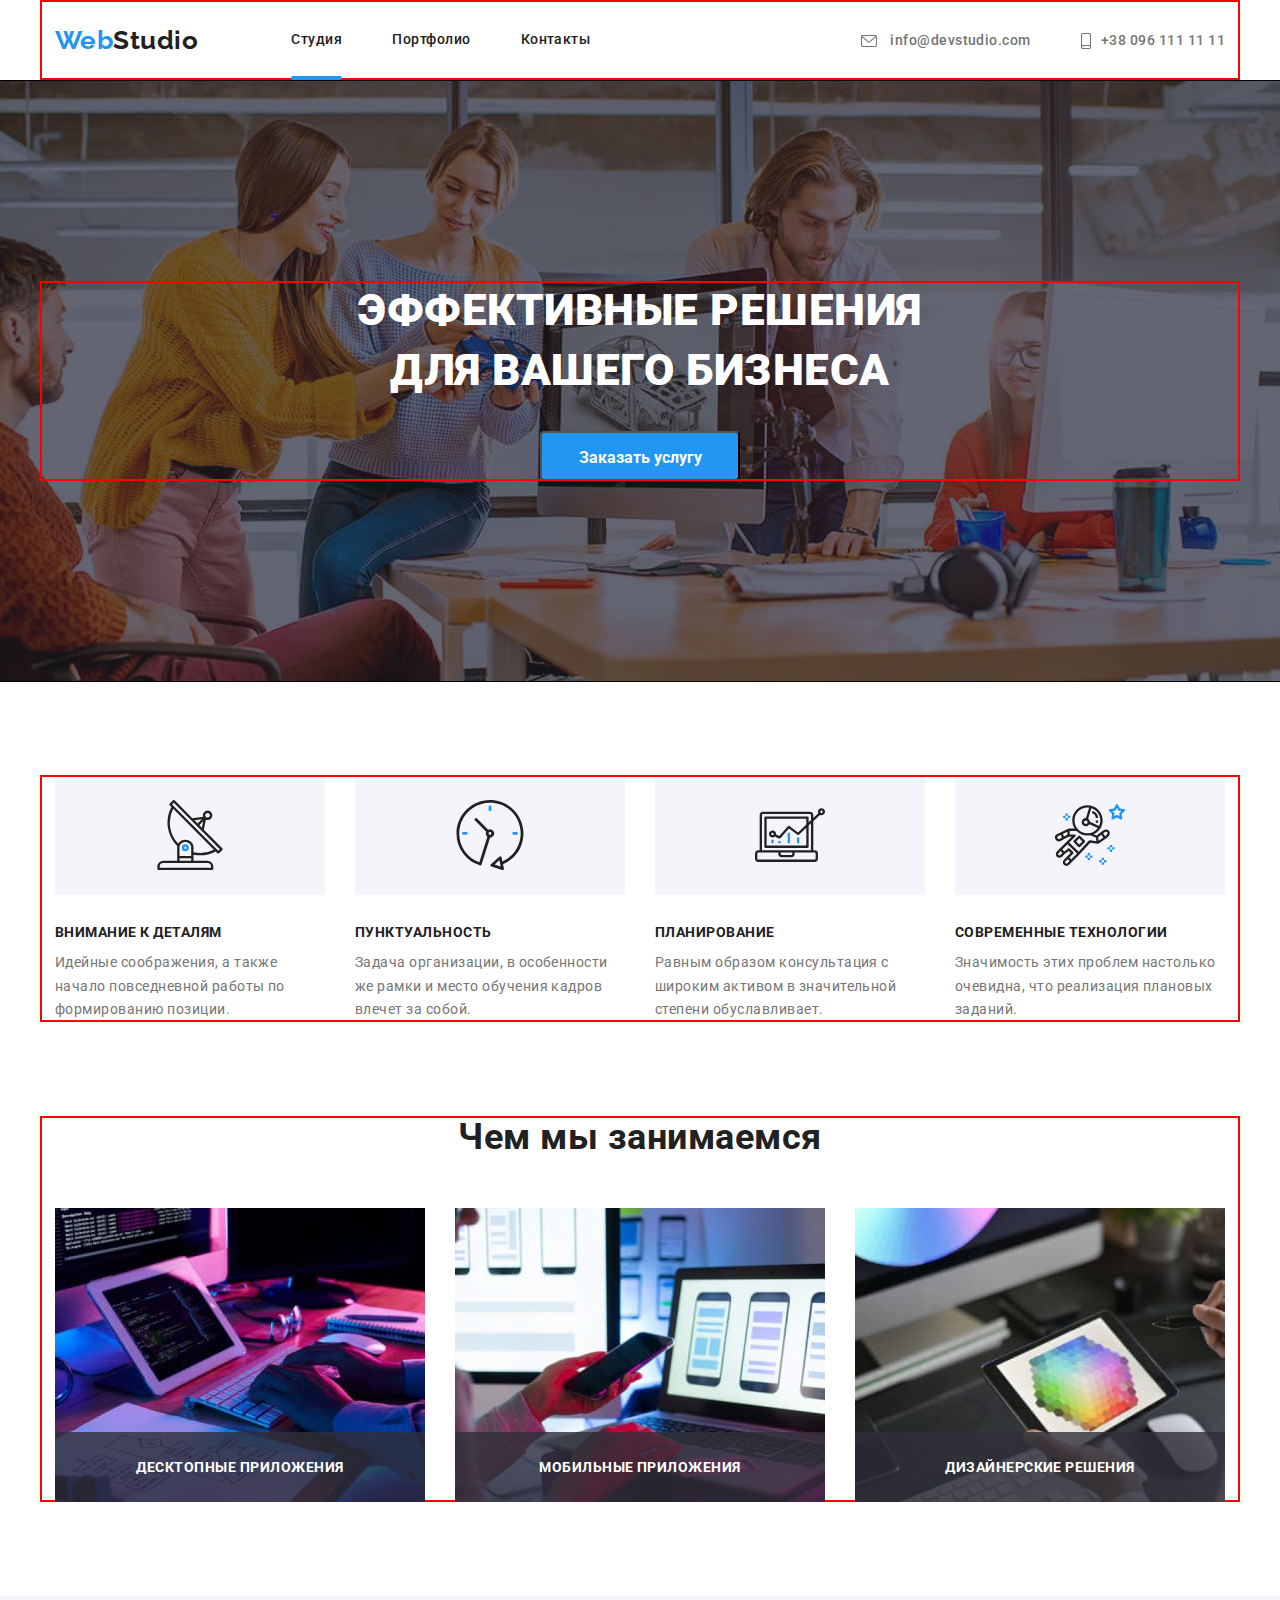
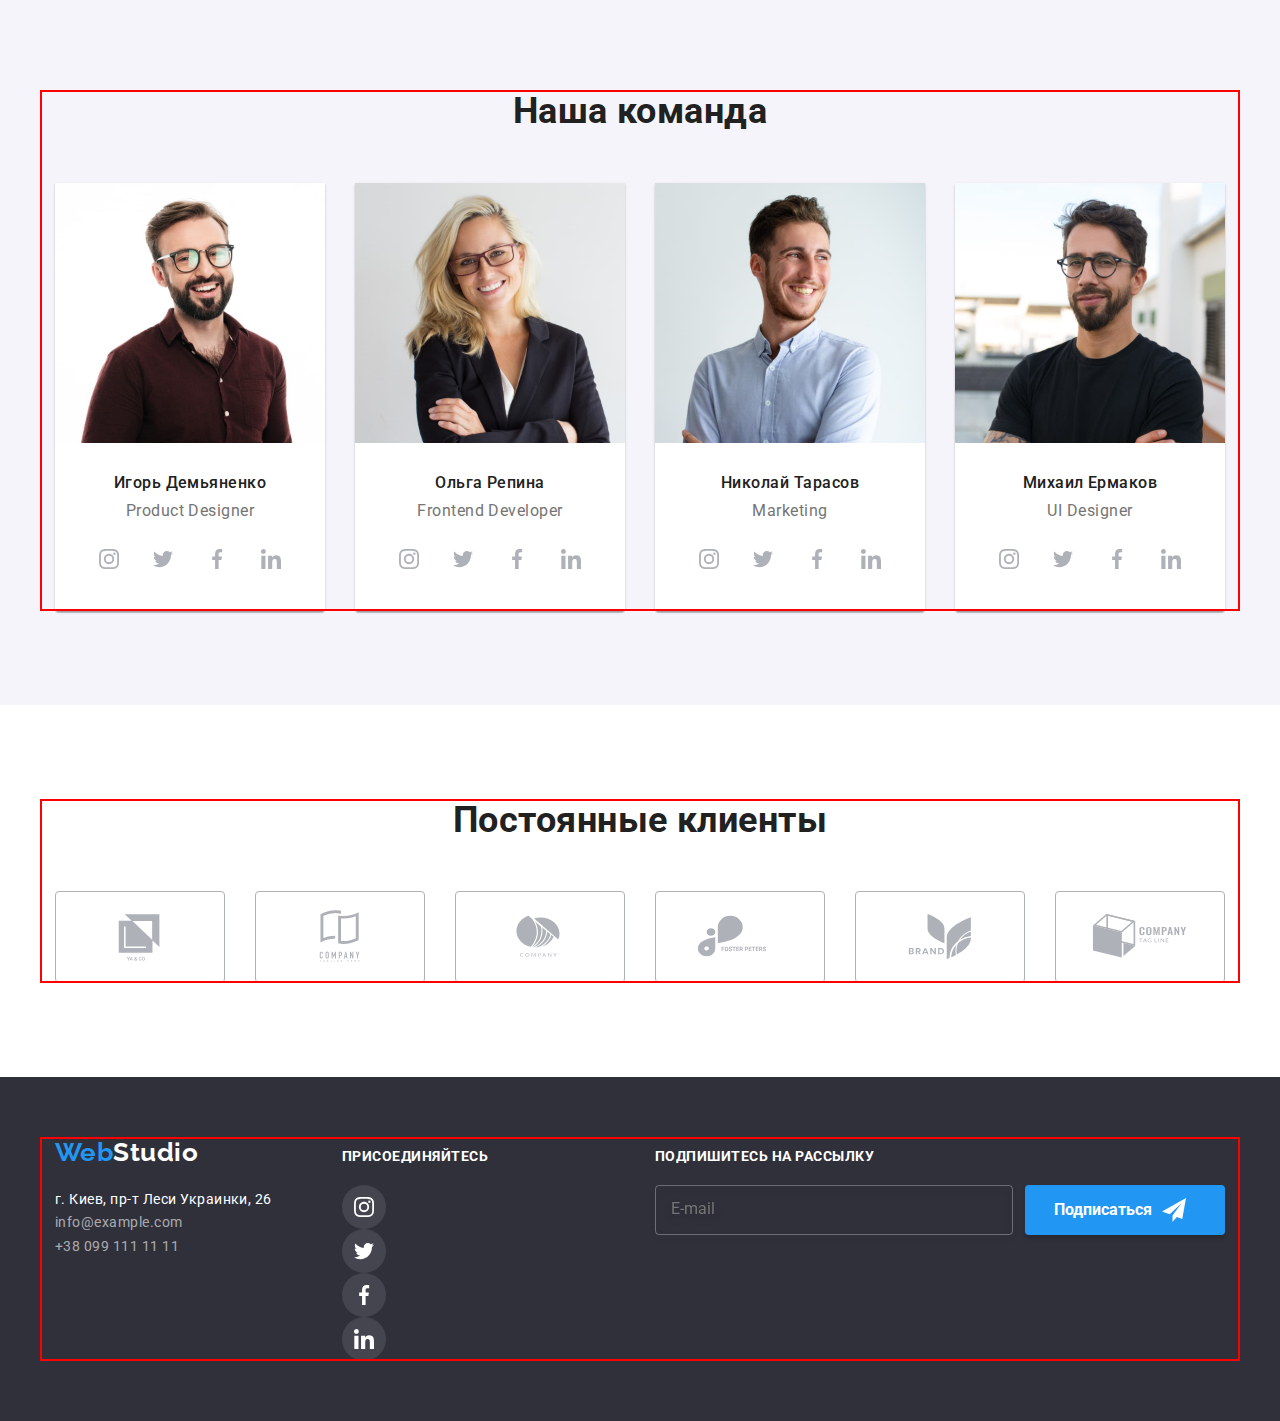
==== commit 6e523f2b: "скомпилировал в Сасс" ====
--- a/index.html
+++ b/index.html
@@ -13,6 +13,8 @@
   <link href="https://fonts.googleapis.com/css2?family=Raleway:wght@700&family=Roboto:wght@400;500;700;900&display=swap"
     rel="stylesheet" />
   <link rel="stylesheet" href="https://cdnjs.cloudflare.com/ajax/libs/modern-normalize/1.1.0/modern-normalize.css" />
+
+  <link rel="stylesheet" href="./css/main.min.css" />
   <link rel="stylesheet" href="./css/styles.css" />
 </head>
 
@@ -21,7 +23,7 @@
   <header class="header header-border">
     <div class="container header__container ">
       <a class="logo header__logo" href="" lang="en">Web<span class="logo-accent">Studio</span></a>
-      <nav class="nav header__nav">
+      <nav class="header__nav">
         <ul class="nav__list list">
           <li class="nav__item">
             <a class="nav__link nav__link--current" href="./index.html">Студия</a>
@@ -34,7 +36,7 @@
           </li>
         </ul>
       </nav>
-      <ul class="header-contacts__item list">
+      <ul class="header__item list">
         <li>
           <a class="header__mail" href="mailto:info@devstudio.com"><svg class="header__icons" width="16" height="12">
               <use href="./images/icons.svg#envelope"></use>
--- a/css/main.min.css
+++ b/css/main.min.css
@@ -0,0 +1 @@
+:root{--primary-color: #757575;--secondary-color: #212121;--accent-color: #2196f3;--logo-color: #000000;--primary-white-color: #ffffff;--bg-darkgrey-color: #2f303a;--secondary-bg-color: #f5f4fa;--header-border: #ececec;--card-border: #eeeeee;--icon-color: #afb1b8;--hero-bg-color: #c4c4c4;--main-font-family: "Roboto", sans-serif;--logo-font: "Raleway", sans-serif;--indent: 30px;--filter-indent: 8px;--items: 3;--border-radius-standart: 4px;--animation: 2500ms cubic-bezier(0.4, 0, 0.2, 1)}.visually-hidden{position:absolute;width:1px;height:1px;margin:-1px;border:0;padding:0;white-space:nowrap;-webkit-clip-path:inset(100%);clip-path:inset(100%);clip:rect(0 0 0 0);overflow:hidden}body{font-family:var(--main-font-family);color:var(--primary-color);letter-spacing:.03em}a{text-decoration:none;color:currentColor}h1,h2,h3,h4,h5,h6,p{margin:0}ul,ol{list-style:none;padding:0;margin:0}img{display:block}.list{list-style:none;padding:0;margin:0}.link{text-decoration:none;color:currentColor}.container{width:1200px;padding-left:15px;padding-right:15px;margin:0 auto;outline:2px solid red;outline-offset:-2px}.project__list{display:-webkit-box;display:-ms-flexbox;display:flex;-ms-flex-wrap:wrap;flex-wrap:wrap;gap:var(--indent)}.hero__button{display:inline-block;min-width:200px;max-width:250px;max-height:50px;border-radius:4px;padding:10px 32px;color:var(--primary-white-color);background-color:var(--accent-color);font-weight:700;font-size:16px;line-height:1.88;-webkit-box-align:center;-ms-flex-align:center;align-items:center;-webkit-box-shadow:0px 4px 4px rgba(0,0,0,.15);box-shadow:0px 4px 4px rgba(0,0,0,.15);-webkit-transition:background-color var(--animation);transition:background-color var(--animation)}.hero__button:hover,.hero__button:focus{background-color:#188ce8;cursor:pointer}.btn__close{position:absolute;display:-webkit-box;display:-ms-flexbox;display:flex;-webkit-box-align:center;-ms-flex-align:center;align-items:center;-webkit-box-pack:center;-ms-flex-pack:center;justify-content:center;fill:currentColor;top:0;right:0;width:30px;height:30px;-webkit-transform:translate(-8px, 8px);transform:translate(-8px, 8px);border:1px solid rgba(0,0,0,.1);background-color:var(--primary-white-color);border-radius:50%;-webkit-transition:color var(--animation),border-color var(--animation);transition:color var(--animation),border-color var(--animation)}.btn__close:focus,.btn__close:hover{color:var(--accent-color);cursor:pointer}.registration__btn{display:block;margin-left:auto;margin-right:auto;padding:10px 55px;-webkit-box-shadow:0px 4px 4px rgba(0,0,0,.15);box-shadow:0px 4px 4px rgba(0,0,0,.15);border-radius:4px;font-weight:700;font-size:16px;line-height:1.88;letter-spacing:.06em;background:#2196f3;color:#fff;border:none;cursor:pointer;-webkit-transition:-webkit-box-shadow var(--animation);transition:-webkit-box-shadow var(--animation);transition:box-shadow var(--animation);transition:box-shadow var(--animation), -webkit-box-shadow var(--animation)}.registration__btn__btn:hover,.registration__btn__btn:focus{-webkit-box-shadow:0px 4px 4px rgba(0,0,0,.15);box-shadow:0px 4px 4px rgba(0,0,0,.15)}.project__btn{padding:6px 22px;font-family:inherit;font-weight:500;font-size:16px;line-height:1.62;text-align:center;letter-spacing:inherit;border:none;border-radius:var(--border-radius-standart);-webkit-transition:color var(--animation),background-color var(--animation),-webkit-box-shadow var(--animation);transition:color var(--animation),background-color var(--animation),-webkit-box-shadow var(--animation);transition:color var(--animation),background-color var(--animation),box-shadow var(--animation);transition:color var(--animation),background-color var(--animation),box-shadow var(--animation),-webkit-box-shadow var(--animation)}.project__btn:hover,.project__btn:focus{background-color:var(--accent-color);color:var(--primary-white-color);-webkit-box-shadow:0px 3px 1px rgba(0,0,0,.1),0px 1px 2px rgba(0,0,0,.08),0px 2px 2px rgba(0,0,0,.12);box-shadow:0px 3px 1px rgba(0,0,0,.1),0px 1px 2px rgba(0,0,0,.08),0px 2px 2px rgba(0,0,0,.12)}.project__btn.current{color:var(--accent-color);background-color:var(--primary-white-color)}.section{padding-bottom:94px;padding-top:94px}.hero__title{font-weight:900;font-size:44px;max-width:696px;margin:0 auto;margin-bottom:var(--indent)}.registration__title{display:block;margin:0;margin-bottom:12px;font-weight:700;font-size:20px;line-height:1.15;text-align:center;color:var(--secondary-color)}.about__title{color:var(--secondary-color);margin-bottom:50px;font-size:36px;line-height:1.17;text-align:center}.about__subtitle{position:absolute;display:-webkit-box;display:-ms-flexbox;display:flex;-webkit-box-align:center;-ms-flex-align:center;align-items:center;left:0;bottom:0;font-weight:700;-webkit-box-pack:center;-ms-flex-pack:center;justify-content:center;width:370px;height:70px;height:70px;font-size:14px;line-height:1.14;text-align:center;color:var(--primary-white-color);text-transform:uppercase}.team__title{color:var(--secondary-color);margin-bottom:50px;font-size:36px;line-height:1.17;text-align:center}.team__uppertitle{color:var(--secondary-color);margin-bottom:10px;font-weight:500;font-size:16px;line-height:1.19;text-align:center}.team__subtitle{color:var(--primary-color);font-size:16px;line-height:1.18;text-align:center;margin-bottom:16px}.clients__title{color:var(--secondary-color);font-size:36px;line-height:1.17;text-align:center;text-align:center;margin-bottom:50px}.footer__title{font-weight:700;font-size:14px;line-height:1.14;text-transform:uppercase;margin-bottom:20px}.project__title{color:var(--secondary-color);font-weight:700;font-size:18px;line-height:2;margin-bottom:4px;letter-spacing:.06em}.register-form-title{font-weight:700;font-size:20px;line-height:1.15;text-align:center;color:var(--secondary-color)}.backdrop{position:fixed;top:0;left:0;width:100%;height:100%;z-index:1000;overflow-y:scroll;background:rgba(0,0,0,.2);opacity:1;-webkit-transition:opacity var(--animation),visibility var(--animation);transition:opacity var(--animation),visibility var(--animation)}.backdrop.is-hidden{opacity:0;pointer-events:none;visibility:hidden}.backdrop.is-hidden .modal{-webkit-transform:translate(-50%, -50%) scale(1, 1);transform:translate(-50%, -50%) scale(1, 1);opacity:0}.modal{position:absolute;top:50%;left:50%;padding:40px;min-width:528px;max-height:581px;background-color:var(--primary-white-color);-webkit-box-shadow:0px 1px 3px rgba(0,0,0,.12),0px 1px 1px rgba(0,0,0,.14),0px 2px 1px rgba(0,0,0,.2);box-shadow:0px 1px 3px rgba(0,0,0,.12),0px 1px 1px rgba(0,0,0,.14),0px 2px 1px rgba(0,0,0,.2);border-radius:4px;-webkit-transform:translate(-50%, -50%) scale(1);transform:translate(-50%, -50%) scale(1);-webkit-transition:opacity var(--animation),visibility var(--animation),-webkit-transform var(--animation);transition:opacity var(--animation),visibility var(--animation),-webkit-transform var(--animation);transition:opacity var(--animation),visibility var(--animation),transform var(--animation);transition:opacity var(--animation),visibility var(--animation),transform var(--animation),-webkit-transform var(--animation)}.registration{text-align:center}.registration__group{margin-bottom:20px}.registration__wrap{display:block;font-size:12px;line-height:1.16;position:relative;display:block;margin-bottom:10px}.registration__wrap:last-child{margin-bottom:0}.registration__label{display:block;text-align:left;margin-bottom:4px;padding-left:2px}.registration__input{display:block;padding:12px 42px;height:40px;width:100%;outline:none;border:1px solid rgba(33,33,33,.2);border-radius:4px;-webkit-transition:border-color var(--animation);transition:border-color var(--animation)}.registration__input:hover+.registration__icon,.registration__input:focus+.registration__icon{fill:var(--accent-color);outline:none;border-color:var(--accent-color)}.registration__input:hover,.registration__input:focus{border-color:var(--accent-color)}.registration__group{position:relative;margin-bottom:10px}.registration__icon{position:absolute;display:block;bottom:11px;left:12px;-webkit-transition:var(--animation);transition:var(--animation);color:var(--accent-color)}.registration__icon:focus,.registration__icon:hover{fill:var(--accent-color)}.registration__message{display:block;margin-bottom:20px;padding:12px 16px;width:448px;height:120px;resize:none;border:1px solid rgba(33,33,33,.2);border-radius:4px;line-height:1.14}.registration__message::-webkit-input-placeholder{color:rgba(117,117,117,.5)}.registration__message::-moz-placeholder{color:rgba(117,117,117,.5)}.registration__message:-ms-input-placeholder{color:rgba(117,117,117,.5)}.registration__message::-ms-input-placeholder{color:rgba(117,117,117,.5)}.registration__message::placeholder{color:rgba(117,117,117,.5)}.registration__agreement{text-align:left;display:-webkit-box;display:-ms-flexbox;display:flex;padding:0;-webkit-box-pack:center;-ms-flex-pack:center;justify-content:center;-webkit-box-align:baseline;-ms-flex-align:baseline;align-items:baseline;margin-bottom:30px;font-size:14px;line-height:1.18;color:var(--primary-color)}.checkbox__icon{-webkit-transition:opacity var(--animation);transition:opacity var(--animation);margin-right:7px}.checkbox__icon--check{opacity:0;-webkit-transition:opacity var(--animation);transition:opacity var(--animation)}.checkbox:checked+.checkbox__icon .checkbox__icon--check{opacity:1;-webkit-transition:opacity var(--animation);transition:opacity var(--animation)}.checkbox:checked+.checkbox__icon .checkbox__icon--uncheck{opacity:0;-webkit-transition:opacity var(--animation);transition:opacity var(--animation)}.agreement__link{color:var(--accent-color);text-decoration:underline;text-underline-position:under}.registration__agreement:focus-within .checkbox__icon{border:1px solid var(--accent-color)}.registration__agreement:focus-within .checkbox__icon--uncheck{opacity:0}.subscription{margin-left:auto}.subscription__title{display:inline-block;margin-bottom:20px;font-size:14px;line-height:1.14;text-transform:uppercase;color:var(--primary-white-color)}.subscription__email{width:358px;margin-right:12px;padding:15px;max-height:50px;border:1px solid rgba(255,255,255,.3);-webkit-filter:drop-shadow(0px 4px 4px rgba(0, 0, 0, 0.15));filter:drop-shadow(0px 4px 4px rgba(0, 0, 0, 0.15));border-radius:4px;color:var(--primary-white-color);background-color:rgba(0,0,0,0);-webkit-transition:border-color var(--animation);transition:border-color var(--animation)}.subscription__email:hover,.subscription__email:focus{border-color:var(--accent-color)}.subscription__button{display:-webkit-box;display:-ms-flexbox;display:flex;-webkit-box-align:center;-ms-flex-align:center;align-items:center;font-size:16px;font-weight:700;line-height:1.88;color:var(--primary-white-color);padding:10px 29px;text-align:center;width:200px;height:50px;border:none;background:var(--accent-color);-webkit-box-shadow:0px 4px 4px rgba(0,0,0,.15);box-shadow:0px 4px 4px rgba(0,0,0,.15);border-radius:4px}.send-icon{margin-left:10px;fill:currentColor}.subscription-button:hover,.subscription-button:focus{cursor:pointer}.subscription__container{display:-webkit-box;display:-ms-flexbox;display:flex;-webkit-box-align:center;-ms-flex-align:center;align-items:center}.header-border{border-bottom:1px solid var(--header-border)}.header__container{display:-webkit-box;display:-ms-flexbox;display:flex;-webkit-box-align:center;-ms-flex-align:center;align-items:center}.logo{color:var(--accent-color);font-family:"Raleway";font-weight:700;font-size:26px;line-height:1.19}.header__logo{margin-right:93px}.logo-accent{color:var(--secondary-color)}.header__nav{margin-right:auto}.nav__link{display:-webkit-inline-box;display:-ms-inline-flexbox;display:inline-flex;padding-top:32px;padding-bottom:32px;-webkit-transition:color var(--animation);transition:color var(--animation)}.nav__list{color:var(--secondary-color);font-weight:500;font-size:14px;line-height:1.14;display:-webkit-box;display:-ms-flexbox;display:flex;gap:50px}.nav__list :hover,.nav__list :focus{color:var(--accent-color)}.nav__link--current{position:relative}.nav__link--current::after{content:" ";position:absolute;bottom:0px;left:0;display:block;width:100%;height:4px;border-radius:var(--border-radius-standart);background-color:var(--accent-color)}.header__mail{margin-right:50px}.header__item{display:-webkit-box;display:-ms-flexbox;display:flex;-webkit-box-align:baseline;-ms-flex-align:baseline;align-items:baseline}.header__item :hover,.header__item :focus{color:var(--accent-color)}.header__icons{display:inline-block;fill:currentColor;vertical-align:middle;margin-right:10px}.header__mail,.header__phone{color:var(--description-color);font-weight:500;font-size:14px;line-height:1.14;-webkit-transition:color var(--animation);transition:color var(--animation)}.hero__section{padding:200px 0;background-color:var(--bg-darkgrey-color);color:var(--primary-white-color);line-height:1.36;text-align:center;text-transform:uppercase;max-width:1600px;margin-left:auto;margin-right:auto;outline:1px solid #000;background-image:-webkit-gradient(linear, left top, right top, from(rgba(47, 48, 58, 0.4)), to(rgba(47, 48, 58, 0.4))),url(../images/hero/hero.jpg);background-image:linear-gradient(to right, rgba(47, 48, 58, 0.4), rgba(47, 48, 58, 0.4)),url(../images/hero/hero.jpg);background-repeat:no-repeat;background-position:center;background-size:cover;background-color:var(--hero-bg-color)}.features__list{display:-webkit-box;display:-ms-flexbox;display:flex;-webkit-box-align:center;-ms-flex-align:center;align-items:center;-webkit-box-pack:center;-ms-flex-pack:center;justify-content:center;gap:var(--indent)}.features__list .features__item{width:270px}.features-icon-container{width:270px;height:120px;background-color:var(--secondary-bg-color);display:-webkit-box;display:-ms-flexbox;display:flex;-webkit-box-align:center;-ms-flex-align:center;align-items:center;-webkit-box-pack:center;-ms-flex-pack:center;justify-content:center;margin-bottom:var(--indent)}.features__subtitle{color:var(--secondary-color);margin-bottom:10px;font-weight:700;font-size:14px;line-height:1.14;text-transform:uppercase}.features__descr{color:var(--description-color);font-size:14px;line-height:1.71}.about.section{padding-top:0}.about__list{display:-webkit-box;display:-ms-flexbox;display:flex;-ms-flex-wrap:wrap;flex-wrap:wrap;gap:var(--indent)}.about__item{position:relative}.about__descr{position:absolute;display:-webkit-box;display:-ms-flexbox;display:flex;width:370px;height:70px;bottom:0;right:0;background:rgba(47,48,58,.8)}.team__list{display:-webkit-box;display:-ms-flexbox;display:flex;-ms-flex-wrap:wrap;flex-wrap:wrap;gap:var(--indent)}.team{background-color:var(--secondary-bg-color)}.team__item{background-color:var(--secondary-bg-color);-webkit-box-shadow:0px 1px 3px rgba(0,0,0,.12),0px 1px 1px rgba(0,0,0,.14),0px 2px 1px rgba(0,0,0,.2);box-shadow:0px 1px 3px rgba(0,0,0,.12),0px 1px 1px rgba(0,0,0,.14),0px 2px 1px rgba(0,0,0,.2);border-bottom-left-radius:4px;border-bottom-right-radius:4px;border-radius:0px 0px 4px 4px}.team__card{padding:30px 10px;background-color:var(--primary-white-color)}.socials__link{display:-webkit-box;display:-ms-flexbox;display:flex;-webkit-box-align:center;-ms-flex-align:center;align-items:center;-webkit-box-pack:center;-ms-flex-pack:center;justify-content:center;width:44px;height:44px;color:var(--icon-color);border-radius:50%;-webkit-transition:background-color var(--animation),color var(--animation);transition:background-color var(--animation),color var(--animation)}.socials__link:hover,.socials__link:focus{background-color:var(--accent-color);color:var(--primary-white-color)}.socials__list{display:-webkit-box;display:-ms-flexbox;display:flex;-webkit-box-align:center;-ms-flex-align:center;align-items:center;gap:10px;-webkit-box-pack:center;-ms-flex-pack:center;justify-content:center}.socials__icon{-webkit-transition:fill var(--cubic);transition:fill var(--cubic);fill:currentColor}.clients__item{display:block;-webkit-box-pack:center;-ms-flex-pack:center;justify-content:center;-webkit-box-align:center;-ms-flex-align:center;align-items:center}.clients__list{display:-webkit-box;display:-ms-flexbox;display:flex;-webkit-box-align:center;-ms-flex-align:center;align-items:center;-webkit-box-pack:center;-ms-flex-pack:center;justify-content:center;gap:30px}.clients-link{display:-webkit-box;display:-ms-flexbox;display:flex;-webkit-box-pack:center;-ms-flex-pack:center;justify-content:center;-webkit-box-align:center;-ms-flex-align:center;align-items:center;width:170px;height:92px;color:var(--icon-color);border:1px solid var(--icon-color);border-radius:4px;-webkit-transition:color var(--animation),border var(--animation);transition:color var(--animation),border var(--animation)}.clients-icon{fill:currentColor;display:inline-block;fill:currentColor;vertical-align:middle}.clients-link:hover,.clients-link:focus{color:var(--accent-color);border:1px solid var(--accent-color)}.footer-container{display:-webkit-box;display:-ms-flexbox;display:flex;-webkit-box-align:baseline;-ms-flex-align:baseline;align-items:baseline}.footer__adress{font-size:14px;line-height:1.71;display:-webkit-box;display:-ms-flexbox;display:flex;-webkit-box-orient:vertical;-webkit-box-direction:normal;-ms-flex-direction:column;flex-direction:column;margin-right:70px}.footer:not(.logo){background-color:var(--bg-darkgrey-color);color:var(--primary-white-color);padding:60px 0}.footer__logo{color:var(--accent-color);margin-bottom:20px;margin-top:0;font-family:"Raleway";font-weight:700;font-size:26px;line-height:1.19}.logo{font-family:"Raleway";font-weight:700}.footer__logo--accent{color:var(--primary-white-color)}.address{display:-webkit-box;display:-ms-flexbox;display:flex;-webkit-box-orient:vertical;-webkit-box-direction:normal;-ms-flex-direction:column;flex-direction:column;font-style:normal}.footer__email{color:rgba(255,255,255,.6);font-size:14px;line-height:1.71;-webkit-transition:color var(--animation);transition:color var(--animation)}.footer__email:hover,.footer__email:focus{color:var(--accent-color)}.footer__tel{color:rgba(255,255,255,.6);font-size:14px;line-height:1.71;-webkit-transition:color var(--animation);transition:color var(--animation)}.footer__tel:hover,.footer__tel:focus{color:var(--accent-color)}.footer__link{-webkit-box-align:baseline;-ms-flex-align:baseline;align-items:baseline;display:-webkit-box;display:-ms-flexbox;display:flex;font-weight:700;font-size:14px;line-height:1.14px;text-align:center;-webkit-box-align:center;-ms-flex-align:center;align-items:center;-webkit-box-pack:center;-ms-flex-pack:center;justify-content:center;width:44px;height:44px;color:var(--primary-white-color);background-color:rgba(255,255,255,.1);border-radius:50%;-webkit-transition:color var(--animation),background-color var(--animation);transition:color var(--animation),background-color var(--animation)}.footer__links{-webkit-box-sizing:border-box;box-sizing:border-box;display:-webkit-box;display:-ms-flexbox;display:flex;-webkit-box-orient:vertical;-webkit-box-direction:normal;-ms-flex-direction:column;flex-direction:column}.footer__link:hover,.footer__link:focus{background-color:var(--accent-color);color:var(--primary-white-color)}.socials__icon{fill:currentColor}.header-border{border-bottom:1px solid var(--header-border)}.header__container{display:-webkit-box;display:-ms-flexbox;display:flex;-webkit-box-align:center;-ms-flex-align:center;align-items:center}.logo{color:var(--accent-color);font-family:"Raleway";font-weight:700;font-size:26px;line-height:1.19}.header__logo{margin-right:93px}.logo-accent{color:var(--secondary-color)}.header__nav{margin-right:auto}.nav__link{display:-webkit-inline-box;display:-ms-inline-flexbox;display:inline-flex;padding-top:32px;padding-bottom:32px;-webkit-transition:color var(--animation);transition:color var(--animation)}.nav__list{color:var(--secondary-color);font-weight:500;font-size:14px;line-height:1.14;display:-webkit-box;display:-ms-flexbox;display:flex;gap:50px}.nav__list :hover,.nav__list :focus{color:var(--accent-color)}.nav__link--current{position:relative}.nav__link--current::after{content:" ";position:absolute;bottom:0px;left:0;display:block;width:100%;height:4px;border-radius:var(--border-radius-standart);background-color:var(--accent-color)}.header__item{display:-webkit-box;display:-ms-flexbox;display:flex;-webkit-box-align:baseline;-ms-flex-align:baseline;align-items:baseline}.project__filter{display:-webkit-box;display:-ms-flexbox;display:flex;-webkit-box-pack:center;-ms-flex-pack:center;justify-content:center;gap:var(--filter-indent);margin-bottom:50px}.project__list{display:-webkit-box;display:-ms-flexbox;display:flex;-ms-flex-wrap:wrap;flex-wrap:wrap;gap:var(--indent)}.project__list{display:-webkit-box;display:-ms-flexbox;display:flex;-ms-flex-wrap:wrap;flex-wrap:wrap;gap:var(--indent)}.project-text{color:var(--secondary-color)}.project__descr{padding:20px 24px;border:1px solid var(--card-border);border-top:0px}.project__link{-webkit-transition:-webkit-box-shadow var(--animation);transition:-webkit-box-shadow var(--animation);transition:box-shadow var(--animation);transition:box-shadow var(--animation), -webkit-box-shadow var(--animation)}.project__link:hover,.project__link:focus{-webkit-box-shadow:0px 1px 1px rgba(0,0,0,.12),0px 4px 4px rgba(0,0,0,.06),1px 4px 6px rgba(0,0,0,.16);box-shadow:0px 1px 1px rgba(0,0,0,.12),0px 4px 4px rgba(0,0,0,.06),1px 4px 6px rgba(0,0,0,.16)}.project__descr:hover,.project__descr:focus{-webkit-box-shadow:0px 1px 1px rgba(0,0,0,.12),0px 4px 4px rgba(0,0,0,.06),1px 4px 6px rgba(0,0,0,.16);box-shadow:0px 1px 1px rgba(0,0,0,.12),0px 4px 4px rgba(0,0,0,.06),1px 4px 6px rgba(0,0,0,.16)}.overlay__text{font-size:18px;line-height:1.55;color:var(--primary-white-color)}.project__item{--items: 3;-ms-flex-preferred-size:calc((100% - var(--indent)*(var(--items) - 1))/var(--items));flex-basis:calc((100% - var(--indent)*(var(--items) - 1))/var(--items))}.project__elements{position:relative;overflow:hidden}.project__overlay{position:absolute;width:100%;height:100%;padding:63px 24px;-webkit-transform:translateY(0);transform:translateY(0);-webkit-transition:var(--animation),-webkit-transform;transition:var(--animation),-webkit-transform;transition:transform,var(--animation);transition:transform,var(--animation),-webkit-transform;background-color:rgba(33,150,243,.9)}.project__elements:hover .project__overlay{-webkit-transform:translateY(0);transform:translateY(0);opacity:1}.project__link:hover .project__overlay,.project__link:focus .project__overlay{-webkit-transform:translateY(-100%);transform:translateY(-100%)}/*# sourceMappingURL=main.min.css.map */--- a/css/styles.css
+++ b/css/styles.css
@@ -1,6 +1,6 @@
-:root {
+/* :root {
   /* Color */
-  --primary-color: #757575;
+/* --primary-color: #757575;
   --secondary-color: #212121;
   --accent-color: #2196f3;
   --logo-color: #000000;
@@ -9,18 +9,23 @@
   --secondary-bg-color: #f5f4fa;
   --header-border: #ececec;
   --card-border: #eeeeee;
-  --indent: 30px;
+  --icon-color: #afb1b8;
+  --hero-bg-color: #c4c4c4; */
+*/
+
+  /* Fonts */
+  /* --main-font-family: 'Roboto', sans-serif;
+  --logo-font: 'Raleway', sans-serif; */
+
+  /* others */
+  /* --indent: 30px;
   --filter-indent: 8px;
-  --main-font-family: 'Roboto', sans-serif;
-  --logo-font: 'Raleway', sans-serif;
   --items: 3;
-  --icon-color: #afb1b8;
-  --hero-bg-color: #c4c4c4;
   --border-radius-standart: 4px;
   --animation: 250ms cubic-bezier(0.4, 0, 0.2, 1);
-}
-
-body {
+} */
+
+/* body {
   font-family: var(--main-font-family);
   color: var(--primary-color);
   letter-spacing: 0.03em;
@@ -29,9 +34,9 @@
 a {
   text-decoration: none;
   color: currentColor;
-}
-
-h1,
+} */
+
+/* h1,
 h2,
 h3,
 h4,
@@ -59,10 +64,24 @@
 .link {
   text-decoration: none;
   color: currentColor;
-}
+} */
+
+/* .visually-hidden {
+  position: absolute;
+  width: 1px;
+  height: 1px;
+  margin: -1px;
+  border: 0;
+  padding: 0;
+  white-space: nowrap;
+  clip-path: inset(100%);
+  clip: rect(0 0 0 0);
+  overflow: hidden;
+} */
 
 /* Base styles */
-.container {
+
+/* .container {
   width: 1200px;
   padding-left: 15px;
   padding-right: 15px;
@@ -70,10 +89,17 @@
   outline: 2px solid red;
   outline-offset: -2px;
 }
+
+.section {
+  padding-bottom: 94px;
+  padding-top: 94px;
+} */
+
 /* Header */
-.header-border {
+/* .header-border {
   border-bottom: 1px solid var(--header-border);
 }
+
 .header__container {
   display: flex;
   align-items: center;
@@ -93,10 +119,11 @@
 
 .logo-accent {
   color: var(--secondary-color);
-}
+} */
 
 /*  Header Nav site */
-.header__nav {
+
+/* .header__nav {
   margin-right: auto;
 }
 
@@ -138,22 +165,23 @@
   background-color: var(--accent-color);
 }
 
-.header-contacts__item {
+.header__item {
   display: flex;
   align-items: baseline;
-}
+} */
 
 /* Nav contacts  */
-.header__mail {
+
+/* .header__mail {
   margin-right: 50px;
-}
-
-.header-contacts__item :hover,
-.header-contacts__item :focus {
-  color: var(--accent-color);
-}
-
-.header__icons {
+} */
+
+ /* .header__item :hover,
+.header__item :focus {
+  color: var(--accent-color);
+} */
+
+/* .header__icons {
   display: inline-block;
   fill: currentColor;
   vertical-align: middle;
@@ -167,11 +195,12 @@
   font-size: 14px;
   line-height: 1.14;
   transition: color var(--animation);
-}
+} */
+*
 
 /* Section Hero*/
 
-.hero__section {
+/* .hero__section {
   padding: 200px 0;
   background-color: var(--bg-darkgrey-color);
   color: var(--primary-white-color);
@@ -188,17 +217,17 @@
   background-position: center;
   background-size: cover;
   background-color: var(--hero-bg-color);
-}
-
-.hero__title {
+} */
+
+/* .hero__title {
   font-weight: 900;
   font-size: 44px;
   max-width: 696px;
   margin: 0 auto;
   margin-bottom: var(--indent);
-}
-
-.hero__button {
+} */
+
+/* .hero__button {
   display: inline-block;
   min-width: 200px;
   max-width: 250px;
@@ -219,10 +248,11 @@
 .hero__button:focus {
   background-color: #188ce8;
   cursor: pointer;
-}
-
-/* Modal */
-.backdrop {
+} */
+
+/* Modal *
+
+/* .backdrop {
   position: fixed;
   top: 0;
   left: 0;
@@ -259,9 +289,9 @@
   border-radius: 4px;
   transform: translate(-50%, -50%) scale(1);
   transition: opacity var(--animation), visibility var(--animation), transform var(--animation);
-}
-
-.btn__close {
+} */
+
+/* .btn__close {
   position: absolute;
   display: flex;
   align-items: center;
@@ -281,16 +311,16 @@
 .btn__close:focus,
 .btn__close:hover {
   color: var(--accent-color);
-  /* border: 1px solid var(--accent-color); */
   cursor: pointer;
-}
-
-/* Modal form */
-.registration {
-  text-align: center;
-}
-
-.registration__title {
+} */
+
+/*  Modal Form */
+
+/* .registration {
+  text-align: center;
+} */
+
+/* .registration__title {
   display: block;
   margin: 0;
   margin-bottom: 12px;
@@ -299,9 +329,9 @@
   line-height: 1.15;
   text-align: center;
   color: var(--secondary-color);
-}
-
-.registration__group {
+} */
+
+/* .registration__group {
   margin-bottom: 20px;
 }
 
@@ -323,9 +353,9 @@
   text-align: left;
   margin-bottom: 4px;
   padding-left: 2px;
-}
-
-.registration__input {
+} */
+
+/* .registration__input {
   display: block;
   padding: 12px 42px;
   height: 40px;
@@ -351,9 +381,9 @@
 .registration__group {
   position: relative;
   margin-bottom: 10px;
-}
-
-.registration__icon {
+} */
+
+/* .registration__icon {
   position: absolute;
   display: block;
   bottom: 11px;
@@ -377,9 +407,9 @@
   border: 1px solid rgba(33, 33, 33, 0.2);
   border-radius: 4px;
   line-height: 1.14;
-}
-
-.registration__message::placeholder {
+} */
+
+/* .registration__message::placeholder {
   color: rgba(117, 117, 117, 0.5);
 }
 
@@ -393,9 +423,9 @@
   font-size: 14px;
   line-height: 1.18;
   color: var(--primary-color);
-}
-
-.checkbox__icon {
+} */
+
+/* .checkbox__icon {
   transition: opacity var(--animation);
   margin-right: 7px;
 }
@@ -413,11 +443,11 @@
 
 .checkbox:checked + .checkbox__icon .checkbox__icon--check {
   opacity: 1;
-  /* background-color: #2196f3; */
-  transition: opacity var(--animation);
-}
-
-.agreement__link {
+   /* background-color: #2196f3;  */
+  /* transition: opacity var(--animation); */
+/* } */
+
+/* .agreement__link {
   color: var(--accent-color);
   text-decoration: underline;
   text-underline-position: under;
@@ -429,8 +459,9 @@
 
 .registration__agreement:focus-within .checkbox__icon--uncheck {
   opacity: 0;
-}
-.registration__btn {
+}  */
+
+/* .registration__btn {
   display: block;
   margin-left: auto;
   margin-right: auto;
@@ -451,36 +482,20 @@
 .registration__btn:hover,
 .registration__btn:focus {
   box-shadow: 0px 4px 4px rgba(0, 0, 0, 0.15);
-}
+} */
 
 /* Features section*/
-.section {
-  padding-bottom: 94px;
-  padding-top: 94px;
-}
-.visually-hidden {
-  position: absolute;
-  width: 1px;
-  height: 1px;
-  margin: -1px;
-  border: 0;
-  padding: 0;
-  white-space: nowrap;
-  clip-path: inset(100%);
-  clip: rect(0 0 0 0);
-  overflow: hidden;
-}
-
-.features__list {
-  display: flex;
-  /* flex-wrap: wrap; */
-  align-items: center;
+
+/* .features__list {
+  display: flex;
+    align-items: center;
   justify-content: center;
   gap: var(--indent);
 }
 .features__list .features__item {
   width: 270px;
 }
+
 .features-icon-container {
   width: 270px;
   height: 120px;
@@ -489,36 +504,36 @@
   align-items: center;
   justify-content: center;
   margin-bottom: var(--indent);
-}
-
-.features__subtitle {
+} */
+
+/* .features__subtitle {
   color: var(--secondary-color);
   margin-bottom: 10px;
   font-weight: 700;
   font-size: 14px;
   line-height: 1.14;
   text-transform: uppercase;
-}
-
-.features__descr {
+} */
+
+/* .features__descr {
   color: var(--description-color);
   font-size: 14px;
   line-height: 1.71;
-}
+} */
 
 /* About */
 
-.about.section {
+/* .about.section {
   padding-top: 0;
-}
-.about__title {
+} */
+/* .about__title {
   color: var(--secondary-color);
   margin-bottom: 50px;
   font-size: 36px;
   line-height: 1.17;
   text-align: center;
-}
-.about__list {
+} */
+/* .about__list {
   display: flex;
   flex-wrap: wrap;
   gap: var(--indent);
@@ -535,9 +550,9 @@
   bottom: 0;
   right: 0;
   background: rgba(47, 48, 58, 0.8);
-}
-
-.about__subtitle {
+} */
+
+/* .about__subtitle {
   position: absolute;
   display: flex;
   align-items: center;
@@ -553,51 +568,54 @@
   text-align: center;
   color: var(--primary-white-color);
   text-transform: uppercase;
-}
+} */
 
 /* Team */
 
-.team__list {
+/* .team__list {
   display: flex;
   flex-wrap: wrap;
   gap: var(--indent);
 }
 .team {
   background-color: var(--secondary-bg-color);
-}
-.team__title {
+} */
+
+/* .team__title {
   color: var(--secondary-color);
   margin-bottom: 50px;
   font-size: 36px;
   line-height: 1.17;
   text-align: center;
-}
-.team__item {
+} */
+
+/* .team__item {
   background-color: var(--secondary-bg-color);
   box-shadow: 0px 1px 3px rgba(0, 0, 0, 0.12), 0px 1px 1px rgba(0, 0, 0, 0.14),
     0px 2px 1px rgba(0, 0, 0, 0.2);
   border-bottom-left-radius: 4px;
   border-bottom-right-radius: 4px;
   border-radius: 0px 0px 4px 4px;
-}
-
-.team__uppertitle {
+} */
+
+/* .team__uppertitle {
   color: var(--secondary-color);
   margin-bottom: 10px;
   font-weight: 500;
   font-size: 16px;
   line-height: 1.19;
   text-align: center;
-}
-.team__subtitle {
+} */
+
+/* .team__subtitle {
   color: var(--primary-color);
   font-size: 16px;
   line-height: 1.18;
   text-align: center;
   margin-bottom: 16px;
-}
-
-.team__card {
+} */
+
+/* .team__card {
   padding: 30px 10px;
   background-color: var(--primary-white-color);
 }
@@ -622,57 +640,41 @@
 .socials__icon {
   transition: fill var(--cubic);
   fill: currentColor;
-}
+} */
 
 /* Socials icons */
 
-.icon {
+/* .icon {
   display: inline-block;
   fill: currentColor;
   vertical-align: middle;
-}
-
-.footer__list {
+} */
+
+/* .footer__list {
   display: flex;
   align-items: center;
   gap: 10px;
   justify-content: center;
-}
-
-.socials__list {
+} */
+
+/* .socials__list {
   display: flex;
   align-items: center;
   gap: 10px;
   justify-content: center;
-}
-
-.footer__title {
-  font-weight: 700;
-  font-size: 14px;
-  line-height: 1.14;
-  text-transform: uppercase;
-  margin-bottom: 20px;
-}
-
-/* .team-icon {
-  display: flex;
-  color: var(--icon-color);
-  background-color: var(--primary-white-color);
-  border-radius: 10%;
-  margin-bottom: 42px;
 } */
 
 /* Clients */
-.clients__title {
+/* .clients__title {
   color: var(--secondary-color);
   font-size: 36px;
   line-height: 1.17;
   text-align: center;
   text-align: center;
   margin-bottom: 50px;
-}
-
-.clients__item {
+} */
+
+/* .clients__item {
   display: block;
   justify-content: center;
   align-items: center;
@@ -706,13 +708,28 @@
 .clients-link:focus {
   color: var(--accent-color);
   border: 1px solid var(--accent-color);
-}
+} */
 
 /* clients */
+/* .footer__title {
+  font-weight: 700;
+  font-size: 14px;
+  line-height: 1.14;
+  text-transform: uppercase;
+  margin-bottom: 20px;
+} */
+
+/* .team-icon {
+  display: flex;
+  color: var(--icon-color);
+  background-color: var(--primary-white-color);
+  border-radius: 10%;
+  margin-bottom: 42px;
+} */
 
 /* Footer */
 
-.footer-container {
+/* .footer-container {
   display: flex;
   align-items: baseline;
 }
@@ -753,7 +770,7 @@
   flex-direction: column;
   font-style: normal;
 }
-.address__email {
+.footer__email {
   color: rgba(255, 255, 255, 0.6);
   font-size: 14px;
   line-height: 1.71;
@@ -805,16 +822,15 @@
 
 .socials__icon {
   fill: currentColor;
-}
-
-.subscription {
+} */
+
+/* .subscription {
   margin-left: auto;
 }
 
 .subscription__title {
   display: inline-block;
   margin-bottom: 20px;
-  /* padding-top: 72px; */
   font-size: 14px;
   line-height: 1.14;
   text-transform: uppercase;
@@ -854,8 +870,6 @@
   background: var(--accent-color);
   box-shadow: 0px 4px 4px rgba(0, 0, 0, 0.15);
   border-radius: 4px;
-  /* transition: color var(--animation), background-color var(--animation); */
-  /* transition: color var(--animation); */
 }
 
 .send-icon {
@@ -866,19 +880,19 @@
 .subscription-button:hover,
 .subscription-button:focus {
   cursor: pointer;
-}
+} */
 
 /* footer end */
 
 /* Portfolio   */
-.filter.list {
+/* .project__filter {
   display: flex;
   justify-content: center;
   gap: var(--filter-indent);
   margin-bottom: 50px;
-}
-
-.btn {
+} */
+
+/* .project__btn {
   padding: 6px 22px;
   font-family: inherit;
   font-weight: 500;
@@ -891,114 +905,107 @@
   transition: color var(--animation), background-color var(--animation), box-shadow var(--animation);
 }
 
-.btn:hover,
-.btn:focus {
+.project__btn:hover,
+.project__btn:focus {
   background-color: var(--accent-color);
   color: var(--primary-white-color);
   box-shadow: 0px 3px 1px rgba(0, 0, 0, 0.1), 0px 1px 2px rgba(0, 0, 0, 0.08),
     0px 2px 2px rgba(0, 0, 0, 0.12);
 }
 
-.btn.current {
+.project__btn.current {
   color: var(--accent-color);
   background-color: var(--primary-white-color);
-}
-.project.list {
+} */
+
+/* project set */
+/* .project__list {
   display: flex;
   flex-wrap: wrap;
   gap: var(--indent);
 }
 
-.project-cards.item {
+.project__item {
   --items: 3;
-}
-
-.item {
   flex-basis: calc((100% - var (--indent) * (var(--items) -1)) / var(--items));
 }
 
-.project-text {
+/* .project__item {
+
+} */
+
+/* .project-text {
   color: var(--secondary-color);
-}
-
-.project-title {
+} */
+
+/* .project__title {
   color: var(--secondary-color);
   font-weight: 700;
   font-size: 18px;
   line-height: 2;
   margin-bottom: 4px;
   letter-spacing: 0.06em;
-}
-.project-text {
+/* } */
+
+
+/* .project__text {
   color: var(--primary-color);
   font-size: 16px;
   line-height: 1.87;
 }
 
-.card-descr {
+.project__descr {
   padding: 20px 24px;
   border: 1px solid var(--card-border);
   border-top: 0px;
-  /* filter: drop-shadow(0px 4px 4px rgba(0, 0, 0, 0.25)); */
-}
-
-.card-link {
+}
+
+.project__link {
   transition: box-shadow var(--animation);
 }
-.card-link:hover,
-.card-descr:hover,
-.card-descr:focus,
-.card-link:focus {
+.project__link:hover,
+.project__link:focus,
+.project__descr:hover,
+.project__descr:focus {
   box-shadow: 0px 1px 1px rgba(0, 0, 0, 0.12), 0px 4px 4px rgba(0, 0, 0, 0.06),
     1px 4px 6px rgba(0, 0, 0, 0.16);
 }
-.overlay-text {
+.overlay__text {
   font-size: 18px;
   line-height: 1.55;
   color: var(--primary-white-color);
 }
-.project-elements {
+.project__elements {
   position: relative;
   overflow: hidden;
 }
-.project-overlay {
+.project__overlay {
   position: absolute;
   width: 100%;
   height: 100%;
   padding: 63px 24px;
   transform: translateY(0);
   transition: transform, var(--animation);
-  /* overflow: hidden; */
-  /* opacity: 0; */
   background-color: rgba(33, 150, 243, 0.9);
 }
-.project-elements:hover .project-overlay {
+.project__elements:hover .project__overlay {
   transform: translateY(0);
   opacity: 1;
 }
-.card-link:hover .project-overlay,
-.card-link:focus .project-overlay {
+.project__link:hover .project__overlay,
+.project__link:focus .project__overlay {
   transform: translateY(-100%);
-}
-
-.subscription__container {
-  display: flex;
-  align-items: center;
-}
-
-.register-form-title {
+} */
+
+/* .subscription__container {
+  display: flex;
+  align-items: center;
+} */
+
+/* .register-form-title {
   font-weight: 700;
   font-size: 20px;
   line-height: 1.15;
   text-align: center;
   color: var(--secondary-color);
-}
-
-/* .modal-form {
-  width: 528px;
-  height: 581px;
-  margin-left: auto;
-  margin-right: auto;
-  padding: 40px;
-  outline: 1px solid tomato;
-} */
+/*
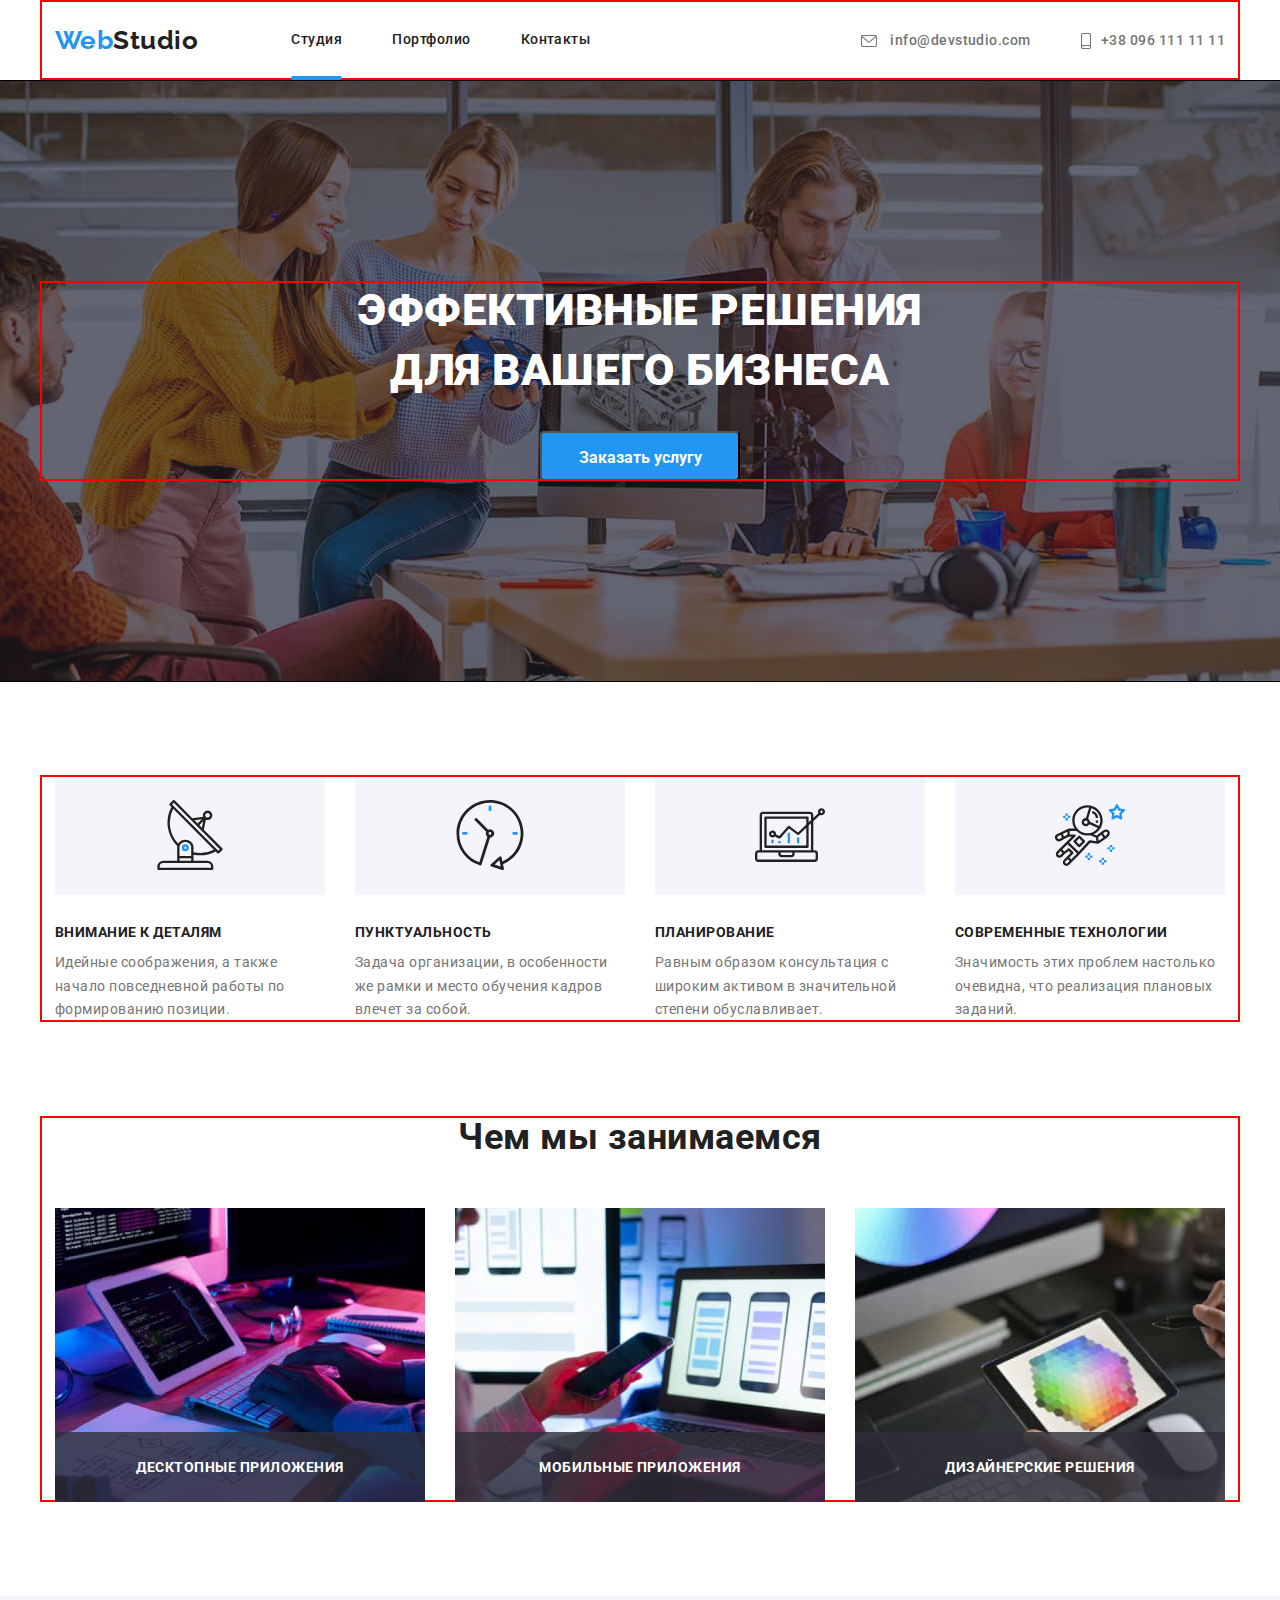
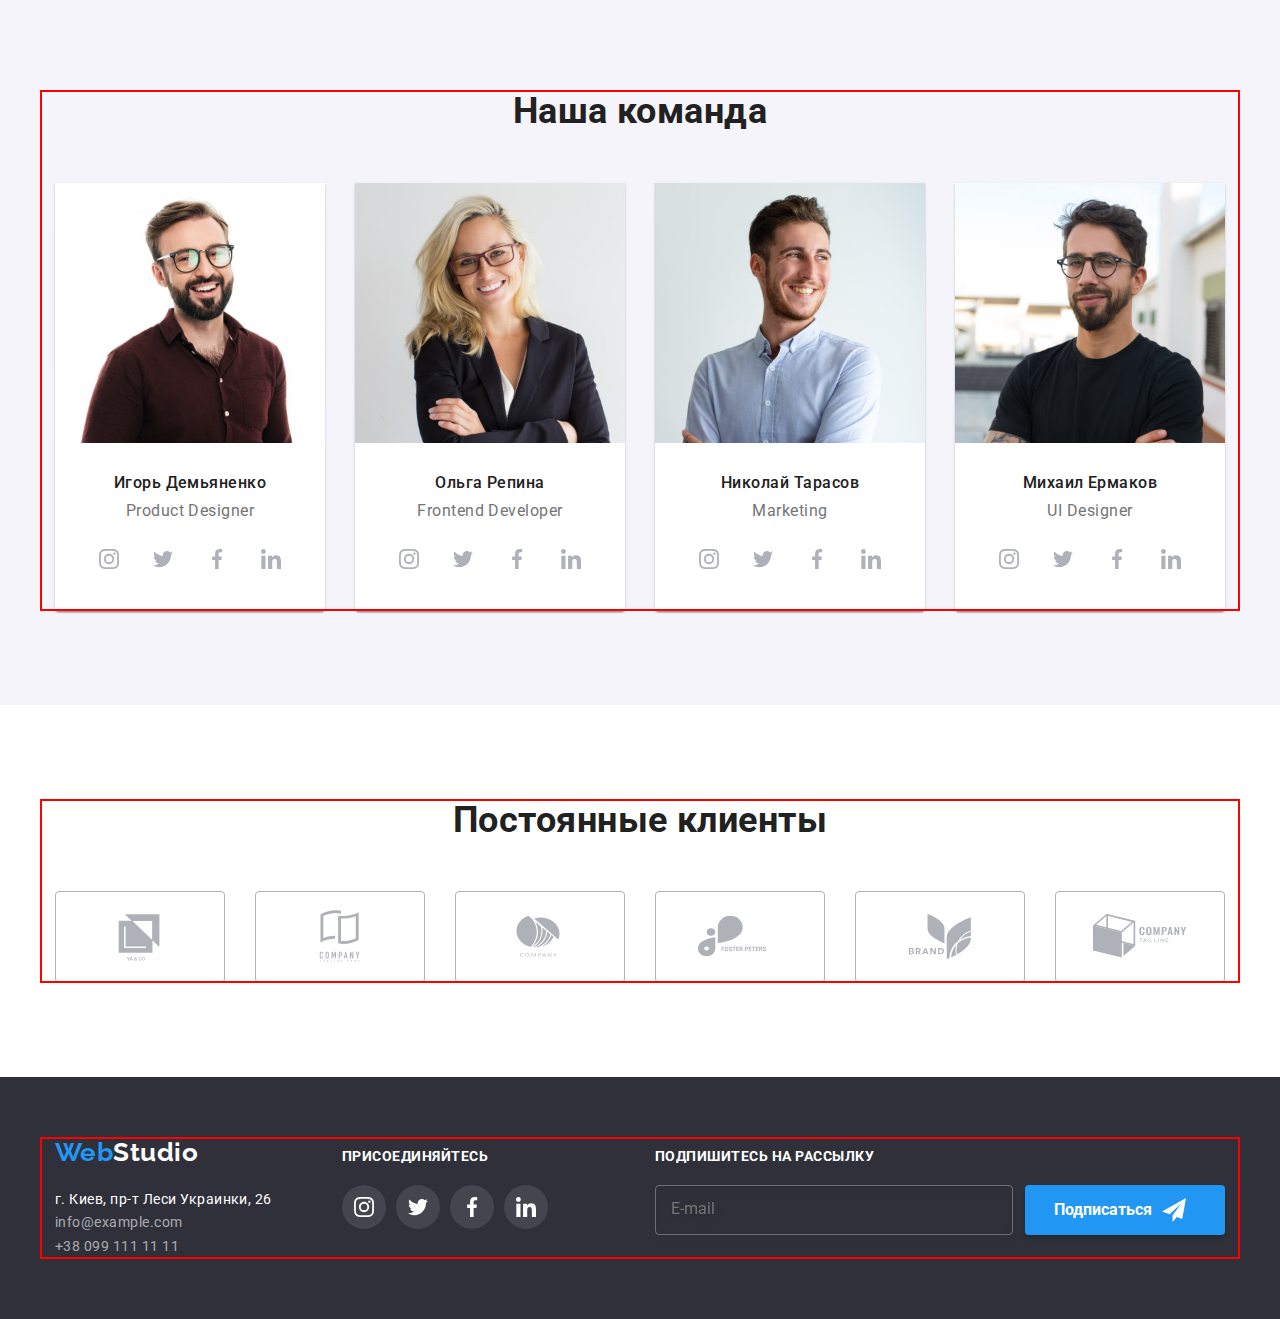
==== commit 70155b4e: "закончил домашку" ====
--- a/index.html
+++ b/index.html
@@ -24,7 +24,7 @@
     <div class="container header__container ">
       <a class="logo header__logo" href="" lang="en">Web<span class="logo-accent">Studio</span></a>
       <nav class="header__nav">
-        <ul class="nav__list list">
+        <ul class="nav__list ">
           <li class="nav__item">
             <a class="nav__link nav__link--current" href="./index.html">Студия</a>
           </li>
@@ -36,7 +36,7 @@
           </li>
         </ul>
       </nav>
-      <ul class="header__item list">
+      <ul class="header__item">
         <li>
           <a class="header__mail" href="mailto:info@devstudio.com"><svg class="header__icons" width="16" height="12">
               <use href="./images/icons.svg#envelope"></use>
@@ -62,10 +62,10 @@
     </section>
 
     <!--Features-->
-    <section class="features section">
+    <section class="features">
       <div class="container features__container">
         <h2 class="features visually-hidden">Преимущества</h2>
-        <ul class="features__list list">
+        <ul class="features__list">
           <li class="features__item">
             <div class="features-icon-container">
               <svg class="antenna-icon" width="70" height="70">
@@ -114,10 +114,10 @@
       </div>
     </section>
     <!--About -->
-    <section class="about section">
+    <section class="about ">
       <div class="container  about__container">
         <h2 class="about__title">Чем мы занимаемся</h2>
-        <ul class="about__list list">
+        <ul class="about__list">
           <li class="about__item">
             <img class="about__img" src="./images/about/box1.jpg" alt="Разрабатываем сайты" width="370" height="294" />
             <div class="about__descr">
@@ -141,25 +141,24 @@
       </div>
     </section>
     <!--Team-->
-    <section class="team section">
+    <section class="team">
       <div class="container team__container">
         <h2 class="team__title">Наша команда</h2>
-        <ul class="team__list list">
+        <ul class="team__list">
           <li class="team__item">
             <img class="team-img" src="./images/team/team1.jpg" alt="Дизайнер проекта" width="270" height="260" />
             <div class="team__card">
               <h3 class="team__uppertitle">Игорь Демьяненко</h3>
               <p class="team__subtitle" lang="en">Product Designer</p>
-              <ul class="socials__list list">
-                <li class="socials__item">
-                  <a class="socials__link link" href="" target="_blank" rel="noopener noreferrer"
-                    aria-label="instagram">
+              <ul class="socials__list ">
+                <li class="socials__item">
+                  <a class="socials__link" href="" target="_blank" rel="noopener noreferrer" aria-label="instagram">
                     <svg class="socials__icon" width="20" height="20">
                       <use href="./images/icons.svg#instagram"></use>
                     </svg></a>
                 </li>
                 <li class="socials__item">
-                  <a class="socials__link link" href="" target="_blank" rel="noopener noreferrer" aria-label="twitter">
+                  <a class="socials__link" href="" target="_blank" rel="noopener noreferrer" aria-label="twitter">
                     <svg class="socials__icon" width="20" height="20">
                       <use href="./images/icons.svg#twitter"></use>
                     </svg></a>
@@ -171,7 +170,7 @@
                     </svg></a>
                 </li>
                 <li class="socials__item">
-                  <a class="socials__link link" href="" target="_blank" rel="noopener noreferrer" aria-label="linkedin">
+                  <a class="socials__link" href="" target="_blank" rel="noopener noreferrer" aria-label="linkedin">
                     <svg class="socials__icon" width="20" height="20">
                       <use href="./images/icons.svg#linkedin"></use>
                     </svg></a>
@@ -184,10 +183,9 @@
             <div class="team__card">
               <h3 class="team__uppertitle">Ольга Репина</h3>
               <p class="team__subtitle" lang="en">Frontend Developer</p>
-              <ul class="socials__list list">
-                <li class="socials__item">
-                  <a class="socials__link link" href="" target="_blank" rel="noopener noreferrer"
-                    aria-label="instagram">
+              <ul class="socials__list ">
+                <li class="socials__item">
+                  <a class="socials__link" href="" target="_blank" rel="noopener noreferrer" aria-label="instagram">
                     <svg class="socials__icon" width="20" height="20">
                       <use href="./images/icons.svg#instagram"></use>
                     </svg></a>
@@ -199,13 +197,13 @@
                     </svg></a>
                 </li>
                 <li class="socials__item">
-                  <a class="socials__link link" href="" target="_blank" rel="noopener noreferrer" aria-label="facebook">
+                  <a class="socials__link" href="" target="_blank" rel="noopener noreferrer" aria-label="facebook">
                     <svg class="socials__icon" width="20" height="20">
                       <use href="./images/icons.svg#facebook"></use>
                     </svg></a>
                 </li>
                 <li class="socials__item">
-                  <a class="socials__link link" href="" target="_blank" rel="noopener noreferrer" aria-label="linkedin">
+                  <a class="socials__link" href="" target="_blank" rel="noopener noreferrer" aria-label="linkedin">
                     <svg class="socials__icon" width="20" height="20">
                       <use href="./images/icons.svg#linkedin"></use>
                     </svg></a>
@@ -218,29 +216,28 @@
             <div class="team__card">
               <h3 class="team__uppertitle">Николай Тарасов</h3>
               <p class="team__subtitle" lang="en">Marketing</p>
-              <ul class="socials__list list">
-                <li class="socials__item">
-                  <a class="socials__link link" href="" target="_blank" rel="noopener noreferrer"
-                    aria-label="instagram">
+              <ul class="socials__list ">
+                <li class="socials__item">
+                  <a class="socials__link" href="" target="_blank" rel="noopener noreferrer" aria-label="instagram">
                     <svg class="socials__icon" width="20" height="20">
                       <use href="./images/icons.svg#instagram"></use>
                     </svg></a>
                 </li>
                 <li class="socials__item">
-                  <a class="socials__link link" href="" target="_blank" rel="noopener noreferrer" aria-label="twitter">
+                  <a class="socials__link" href="" target="_blank" rel="noopener noreferrer" aria-label="twitter">
                     <svg class="socials__icon" width="20" height="20">
                       <use href="./images/icons.svg#twitter"></use>
                     </svg></a>
                 </li>
                 <li class="socials__item">
-                  <a class="socials__link link" href="" target="_blank" rel="noopener noreferrer"
-                    aria-label="facebook"><svg class="socials__icon" width="20" height="20">
+                  <a class="socials__link " href="" target="_blank" rel="noopener noreferrer" aria-label="facebook"><svg
+                      class="socials__icon" width="20" height="20">
                       <use href="./images/icons.svg#facebook"></use>
                     </svg></a>
                 </li>
                 <li class="socials__item">
-                  <a class="socials__link link" href="" target="_blank" rel="noopener noreferrer"
-                    aria-label="linkedin"><svg class="socials__icon" width="20" height="20">
+                  <a class="socials__link" href="" target="_blank" rel="noopener noreferrer" aria-label="linkedin"><svg
+                      class="socials__icon" width="20" height="20">
                       <use href="./images/icons.svg#linkedin"></use>
                     </svg></a>
                 </li>
@@ -253,29 +250,28 @@
             <div class="team__card">
               <h3 class="team__uppertitle">Михаил Ермаков</h3>
               <p class="team__subtitle" lang="en">UI Designer</p>
-              <ul class="socials__list list">
-                <li class="socials__item">
-                  <a class="socials__link link" href="" target="_blank" rel="noopener noreferrer"
-                    aria-label="instagram">
+              <ul class="socials__list ">
+                <li class="socials__item">
+                  <a class="socials__link" href="" target="_blank" rel="noopener noreferrer" aria-label="instagram">
                     <svg class="socials__icon" width="20" height="20">
                       <use href="./images/icons.svg#instagram"></use>
                     </svg></a>
                 </li>
                 <li class="socials__item">
-                  <a class="socials__link link" href="" target="_blank" rel="noopener noreferrer"
-                    aria-label="twitter"><svg class="socials__icon" width="20" height="20">
+                  <a class="socials__link" href="" target="_blank" rel="noopener noreferrer" aria-label="twitter"><svg
+                      class="socials__icon" width="20" height="20">
                       <use href="./images/icons.svg#twitter"></use>
                     </svg></a>
                 </li>
                 <li class="socials__item">
-                  <a class="socials__link link" href="" target="_blank" rel="noopener noreferrer"
-                    aria-label="facebook"><svg class="socials__icon" width="20" height="20">
+                  <a class="socials__link " href="" target="_blank" rel="noopener noreferrer" aria-label="facebook"><svg
+                      class="socials__icon" width="20" height="20">
                       <use href="./images/icons.svg#facebook"></use>
                     </svg></a>
                 </li>
                 <li class="socials__item">
-                  <a class="socials__link link" href="" target="_blank" rel="noopener noreferrer"
-                    aria-label="linkedin"><svg class="socials__icon" width="20" height="20">
+                  <a class="socials__link" href="" target="_blank" rel="noopener noreferrer" aria-label="linkedin"><svg
+                      class="socials__icon" width="20" height="20">
                       <use href="./images/icons.svg#linkedin"></use>
                     </svg></a>
                 </li>
@@ -285,48 +281,42 @@
         </ul>
       </div>
     </section>
-    <section class="clients section ">
+    <section class="clients">
       <div class="container  clients__container">
         <h2 class="clients__title">Постоянные клиенты</h2>
-        <ul class="clients__list list">
+        <ul class="clients__list">
           <li class="clients__item">
-            <a class="clients-link link" href="" target="_blank" rel="noopener noreferrer"
-              aria-label="Логотип компании">
+            <a class="clients-link " href="" target="_blank" rel="noopener noreferrer" aria-label="Логотип компании">
               <svg class="clients-icon " width="106" height="60">
                 <use href="./images/icons.svg#logo-1"></use>
               </svg></a>
           </li>
           <li class="clients__item">
-            <a class="clients-link link" href="" target="_blank" rel="noopener noreferrer"
-              aria-label="Логотип компании">
+            <a class="clients-link " href="" target="_blank" rel="noopener noreferrer" aria-label="Логотип компании">
               <svg class="clients-icon " width="106" height="60">
                 <use href="./images/icons.svg#logo-2"></use>
               </svg></a>
           </li>
           <li class="clients__item">
-            <a class="clients-link link" href="" target="_blank" rel="noopener noreferrer"
-              aria-label="Логотип компании">
+            <a class="clients-link " href="" target="_blank" rel="noopener noreferrer" aria-label="Логотип компании">
               <svg class="clients-icon" width="106" height="60">
                 <use href="./images/icons.svg#logo-3"></use>
               </svg></a>
           </li>
           <li class="clients__item">
-            <a class="clients-link link" href="" target="_blank" rel="noopener noreferrer"
-              aria-label="Логотип компании">
+            <a class="clients-link " href="" target="_blank" rel="noopener noreferrer" aria-label="Логотип компании">
               <svg class="clients-icon" width="106" height="60">
                 <use href="./images/icons.svg#logo-4"></use>
               </svg></a>
           </li>
           <li class="clients__item">
-            <a class="clients-link link" href="" target="_blank" rel="noopener noreferrer"
-              aria-label="Логотип компании">
+            <a class="clients-link " href="" target="_blank" rel="noopener noreferrer" aria-label="Логотип компании">
               <svg class="clients-icon" width="106" height="60">
                 <use href="./images/icons.svg#logo-5"></use>
               </svg></a>
           </li>
           <li class="clients-item">
-            <a class="clients-link link" href="" target="_blank" rel="noopener noreferrer"
-              aria-label="Логотип компании">
+            <a class="clients-link " href="" target="_blank" rel="noopener noreferrer" aria-label="Логотип компании">
               <svg class="clients-icon" width="106" height="60">
                 <use href="./images/icons.svg#logo-6"></use>
               </svg></a>
@@ -348,7 +338,7 @@
       </div>
       <div class="footer__links">
         <h2 class="footer__title">присоединяйтесь</h2>
-        <ul class="footer__list list">
+        <ul class="footer__list">
           <li class="footer__item">
             <a class="footer__link link" href="" target="_blank" rel="noopener noreferrer" aria-label="instagram">
               <svg class="socials__icon" width="20" height="20">
--- a/css/main.min.css
+++ b/css/main.min.css
@@ -1 +1 @@
-:root{--primary-color: #757575;--secondary-color: #212121;--accent-color: #2196f3;--logo-color: #000000;--primary-white-color: #ffffff;--bg-darkgrey-color: #2f303a;--secondary-bg-color: #f5f4fa;--header-border: #ececec;--card-border: #eeeeee;--icon-color: #afb1b8;--hero-bg-color: #c4c4c4;--main-font-family: "Roboto", sans-serif;--logo-font: "Raleway", sans-serif;--indent: 30px;--filter-indent: 8px;--items: 3;--border-radius-standart: 4px;--animation: 2500ms cubic-bezier(0.4, 0, 0.2, 1)}.visually-hidden{position:absolute;width:1px;height:1px;margin:-1px;border:0;padding:0;white-space:nowrap;-webkit-clip-path:inset(100%);clip-path:inset(100%);clip:rect(0 0 0 0);overflow:hidden}body{font-family:var(--main-font-family);color:var(--primary-color);letter-spacing:.03em}a{text-decoration:none;color:currentColor}h1,h2,h3,h4,h5,h6,p{margin:0}ul,ol{list-style:none;padding:0;margin:0}img{display:block}.list{list-style:none;padding:0;margin:0}.link{text-decoration:none;color:currentColor}.container{width:1200px;padding-left:15px;padding-right:15px;margin:0 auto;outline:2px solid red;outline-offset:-2px}.project__list{display:-webkit-box;display:-ms-flexbox;display:flex;-ms-flex-wrap:wrap;flex-wrap:wrap;gap:var(--indent)}.hero__button{display:inline-block;min-width:200px;max-width:250px;max-height:50px;border-radius:4px;padding:10px 32px;color:var(--primary-white-color);background-color:var(--accent-color);font-weight:700;font-size:16px;line-height:1.88;-webkit-box-align:center;-ms-flex-align:center;align-items:center;-webkit-box-shadow:0px 4px 4px rgba(0,0,0,.15);box-shadow:0px 4px 4px rgba(0,0,0,.15);-webkit-transition:background-color var(--animation);transition:background-color var(--animation)}.hero__button:hover,.hero__button:focus{background-color:#188ce8;cursor:pointer}.btn__close{position:absolute;display:-webkit-box;display:-ms-flexbox;display:flex;-webkit-box-align:center;-ms-flex-align:center;align-items:center;-webkit-box-pack:center;-ms-flex-pack:center;justify-content:center;fill:currentColor;top:0;right:0;width:30px;height:30px;-webkit-transform:translate(-8px, 8px);transform:translate(-8px, 8px);border:1px solid rgba(0,0,0,.1);background-color:var(--primary-white-color);border-radius:50%;-webkit-transition:color var(--animation),border-color var(--animation);transition:color var(--animation),border-color var(--animation)}.btn__close:focus,.btn__close:hover{color:var(--accent-color);cursor:pointer}.registration__btn{display:block;margin-left:auto;margin-right:auto;padding:10px 55px;-webkit-box-shadow:0px 4px 4px rgba(0,0,0,.15);box-shadow:0px 4px 4px rgba(0,0,0,.15);border-radius:4px;font-weight:700;font-size:16px;line-height:1.88;letter-spacing:.06em;background:#2196f3;color:#fff;border:none;cursor:pointer;-webkit-transition:-webkit-box-shadow var(--animation);transition:-webkit-box-shadow var(--animation);transition:box-shadow var(--animation);transition:box-shadow var(--animation), -webkit-box-shadow var(--animation)}.registration__btn__btn:hover,.registration__btn__btn:focus{-webkit-box-shadow:0px 4px 4px rgba(0,0,0,.15);box-shadow:0px 4px 4px rgba(0,0,0,.15)}.project__btn{padding:6px 22px;font-family:inherit;font-weight:500;font-size:16px;line-height:1.62;text-align:center;letter-spacing:inherit;border:none;border-radius:var(--border-radius-standart);-webkit-transition:color var(--animation),background-color var(--animation),-webkit-box-shadow var(--animation);transition:color var(--animation),background-color var(--animation),-webkit-box-shadow var(--animation);transition:color var(--animation),background-color var(--animation),box-shadow var(--animation);transition:color var(--animation),background-color var(--animation),box-shadow var(--animation),-webkit-box-shadow var(--animation)}.project__btn:hover,.project__btn:focus{background-color:var(--accent-color);color:var(--primary-white-color);-webkit-box-shadow:0px 3px 1px rgba(0,0,0,.1),0px 1px 2px rgba(0,0,0,.08),0px 2px 2px rgba(0,0,0,.12);box-shadow:0px 3px 1px rgba(0,0,0,.1),0px 1px 2px rgba(0,0,0,.08),0px 2px 2px rgba(0,0,0,.12)}.project__btn.current{color:var(--accent-color);background-color:var(--primary-white-color)}.section{padding-bottom:94px;padding-top:94px}.hero__title{font-weight:900;font-size:44px;max-width:696px;margin:0 auto;margin-bottom:var(--indent)}.registration__title{display:block;margin:0;margin-bottom:12px;font-weight:700;font-size:20px;line-height:1.15;text-align:center;color:var(--secondary-color)}.about__title{color:var(--secondary-color);margin-bottom:50px;font-size:36px;line-height:1.17;text-align:center}.about__subtitle{position:absolute;display:-webkit-box;display:-ms-flexbox;display:flex;-webkit-box-align:center;-ms-flex-align:center;align-items:center;left:0;bottom:0;font-weight:700;-webkit-box-pack:center;-ms-flex-pack:center;justify-content:center;width:370px;height:70px;height:70px;font-size:14px;line-height:1.14;text-align:center;color:var(--primary-white-color);text-transform:uppercase}.team__title{color:var(--secondary-color);margin-bottom:50px;font-size:36px;line-height:1.17;text-align:center}.team__uppertitle{color:var(--secondary-color);margin-bottom:10px;font-weight:500;font-size:16px;line-height:1.19;text-align:center}.team__subtitle{color:var(--primary-color);font-size:16px;line-height:1.18;text-align:center;margin-bottom:16px}.clients__title{color:var(--secondary-color);font-size:36px;line-height:1.17;text-align:center;text-align:center;margin-bottom:50px}.footer__title{font-weight:700;font-size:14px;line-height:1.14;text-transform:uppercase;margin-bottom:20px}.project__title{color:var(--secondary-color);font-weight:700;font-size:18px;line-height:2;margin-bottom:4px;letter-spacing:.06em}.register-form-title{font-weight:700;font-size:20px;line-height:1.15;text-align:center;color:var(--secondary-color)}.backdrop{position:fixed;top:0;left:0;width:100%;height:100%;z-index:1000;overflow-y:scroll;background:rgba(0,0,0,.2);opacity:1;-webkit-transition:opacity var(--animation),visibility var(--animation);transition:opacity var(--animation),visibility var(--animation)}.backdrop.is-hidden{opacity:0;pointer-events:none;visibility:hidden}.backdrop.is-hidden .modal{-webkit-transform:translate(-50%, -50%) scale(1, 1);transform:translate(-50%, -50%) scale(1, 1);opacity:0}.modal{position:absolute;top:50%;left:50%;padding:40px;min-width:528px;max-height:581px;background-color:var(--primary-white-color);-webkit-box-shadow:0px 1px 3px rgba(0,0,0,.12),0px 1px 1px rgba(0,0,0,.14),0px 2px 1px rgba(0,0,0,.2);box-shadow:0px 1px 3px rgba(0,0,0,.12),0px 1px 1px rgba(0,0,0,.14),0px 2px 1px rgba(0,0,0,.2);border-radius:4px;-webkit-transform:translate(-50%, -50%) scale(1);transform:translate(-50%, -50%) scale(1);-webkit-transition:opacity var(--animation),visibility var(--animation),-webkit-transform var(--animation);transition:opacity var(--animation),visibility var(--animation),-webkit-transform var(--animation);transition:opacity var(--animation),visibility var(--animation),transform var(--animation);transition:opacity var(--animation),visibility var(--animation),transform var(--animation),-webkit-transform var(--animation)}.registration{text-align:center}.registration__group{margin-bottom:20px}.registration__wrap{display:block;font-size:12px;line-height:1.16;position:relative;display:block;margin-bottom:10px}.registration__wrap:last-child{margin-bottom:0}.registration__label{display:block;text-align:left;margin-bottom:4px;padding-left:2px}.registration__input{display:block;padding:12px 42px;height:40px;width:100%;outline:none;border:1px solid rgba(33,33,33,.2);border-radius:4px;-webkit-transition:border-color var(--animation);transition:border-color var(--animation)}.registration__input:hover+.registration__icon,.registration__input:focus+.registration__icon{fill:var(--accent-color);outline:none;border-color:var(--accent-color)}.registration__input:hover,.registration__input:focus{border-color:var(--accent-color)}.registration__group{position:relative;margin-bottom:10px}.registration__icon{position:absolute;display:block;bottom:11px;left:12px;-webkit-transition:var(--animation);transition:var(--animation);color:var(--accent-color)}.registration__icon:focus,.registration__icon:hover{fill:var(--accent-color)}.registration__message{display:block;margin-bottom:20px;padding:12px 16px;width:448px;height:120px;resize:none;border:1px solid rgba(33,33,33,.2);border-radius:4px;line-height:1.14}.registration__message::-webkit-input-placeholder{color:rgba(117,117,117,.5)}.registration__message::-moz-placeholder{color:rgba(117,117,117,.5)}.registration__message:-ms-input-placeholder{color:rgba(117,117,117,.5)}.registration__message::-ms-input-placeholder{color:rgba(117,117,117,.5)}.registration__message::placeholder{color:rgba(117,117,117,.5)}.registration__agreement{text-align:left;display:-webkit-box;display:-ms-flexbox;display:flex;padding:0;-webkit-box-pack:center;-ms-flex-pack:center;justify-content:center;-webkit-box-align:baseline;-ms-flex-align:baseline;align-items:baseline;margin-bottom:30px;font-size:14px;line-height:1.18;color:var(--primary-color)}.checkbox__icon{-webkit-transition:opacity var(--animation);transition:opacity var(--animation);margin-right:7px}.checkbox__icon--check{opacity:0;-webkit-transition:opacity var(--animation);transition:opacity var(--animation)}.checkbox:checked+.checkbox__icon .checkbox__icon--check{opacity:1;-webkit-transition:opacity var(--animation);transition:opacity var(--animation)}.checkbox:checked+.checkbox__icon .checkbox__icon--uncheck{opacity:0;-webkit-transition:opacity var(--animation);transition:opacity var(--animation)}.agreement__link{color:var(--accent-color);text-decoration:underline;text-underline-position:under}.registration__agreement:focus-within .checkbox__icon{border:1px solid var(--accent-color)}.registration__agreement:focus-within .checkbox__icon--uncheck{opacity:0}.subscription{margin-left:auto}.subscription__title{display:inline-block;margin-bottom:20px;font-size:14px;line-height:1.14;text-transform:uppercase;color:var(--primary-white-color)}.subscription__email{width:358px;margin-right:12px;padding:15px;max-height:50px;border:1px solid rgba(255,255,255,.3);-webkit-filter:drop-shadow(0px 4px 4px rgba(0, 0, 0, 0.15));filter:drop-shadow(0px 4px 4px rgba(0, 0, 0, 0.15));border-radius:4px;color:var(--primary-white-color);background-color:rgba(0,0,0,0);-webkit-transition:border-color var(--animation);transition:border-color var(--animation)}.subscription__email:hover,.subscription__email:focus{border-color:var(--accent-color)}.subscription__button{display:-webkit-box;display:-ms-flexbox;display:flex;-webkit-box-align:center;-ms-flex-align:center;align-items:center;font-size:16px;font-weight:700;line-height:1.88;color:var(--primary-white-color);padding:10px 29px;text-align:center;width:200px;height:50px;border:none;background:var(--accent-color);-webkit-box-shadow:0px 4px 4px rgba(0,0,0,.15);box-shadow:0px 4px 4px rgba(0,0,0,.15);border-radius:4px}.send-icon{margin-left:10px;fill:currentColor}.subscription-button:hover,.subscription-button:focus{cursor:pointer}.subscription__container{display:-webkit-box;display:-ms-flexbox;display:flex;-webkit-box-align:center;-ms-flex-align:center;align-items:center}.header-border{border-bottom:1px solid var(--header-border)}.header__container{display:-webkit-box;display:-ms-flexbox;display:flex;-webkit-box-align:center;-ms-flex-align:center;align-items:center}.logo{color:var(--accent-color);font-family:"Raleway";font-weight:700;font-size:26px;line-height:1.19}.header__logo{margin-right:93px}.logo-accent{color:var(--secondary-color)}.header__nav{margin-right:auto}.nav__link{display:-webkit-inline-box;display:-ms-inline-flexbox;display:inline-flex;padding-top:32px;padding-bottom:32px;-webkit-transition:color var(--animation);transition:color var(--animation)}.nav__list{color:var(--secondary-color);font-weight:500;font-size:14px;line-height:1.14;display:-webkit-box;display:-ms-flexbox;display:flex;gap:50px}.nav__list :hover,.nav__list :focus{color:var(--accent-color)}.nav__link--current{position:relative}.nav__link--current::after{content:" ";position:absolute;bottom:0px;left:0;display:block;width:100%;height:4px;border-radius:var(--border-radius-standart);background-color:var(--accent-color)}.header__mail{margin-right:50px}.header__item{display:-webkit-box;display:-ms-flexbox;display:flex;-webkit-box-align:baseline;-ms-flex-align:baseline;align-items:baseline}.header__item :hover,.header__item :focus{color:var(--accent-color)}.header__icons{display:inline-block;fill:currentColor;vertical-align:middle;margin-right:10px}.header__mail,.header__phone{color:var(--description-color);font-weight:500;font-size:14px;line-height:1.14;-webkit-transition:color var(--animation);transition:color var(--animation)}.hero__section{padding:200px 0;background-color:var(--bg-darkgrey-color);color:var(--primary-white-color);line-height:1.36;text-align:center;text-transform:uppercase;max-width:1600px;margin-left:auto;margin-right:auto;outline:1px solid #000;background-image:-webkit-gradient(linear, left top, right top, from(rgba(47, 48, 58, 0.4)), to(rgba(47, 48, 58, 0.4))),url(../images/hero/hero.jpg);background-image:linear-gradient(to right, rgba(47, 48, 58, 0.4), rgba(47, 48, 58, 0.4)),url(../images/hero/hero.jpg);background-repeat:no-repeat;background-position:center;background-size:cover;background-color:var(--hero-bg-color)}.features__list{display:-webkit-box;display:-ms-flexbox;display:flex;-webkit-box-align:center;-ms-flex-align:center;align-items:center;-webkit-box-pack:center;-ms-flex-pack:center;justify-content:center;gap:var(--indent)}.features__list .features__item{width:270px}.features-icon-container{width:270px;height:120px;background-color:var(--secondary-bg-color);display:-webkit-box;display:-ms-flexbox;display:flex;-webkit-box-align:center;-ms-flex-align:center;align-items:center;-webkit-box-pack:center;-ms-flex-pack:center;justify-content:center;margin-bottom:var(--indent)}.features__subtitle{color:var(--secondary-color);margin-bottom:10px;font-weight:700;font-size:14px;line-height:1.14;text-transform:uppercase}.features__descr{color:var(--description-color);font-size:14px;line-height:1.71}.about.section{padding-top:0}.about__list{display:-webkit-box;display:-ms-flexbox;display:flex;-ms-flex-wrap:wrap;flex-wrap:wrap;gap:var(--indent)}.about__item{position:relative}.about__descr{position:absolute;display:-webkit-box;display:-ms-flexbox;display:flex;width:370px;height:70px;bottom:0;right:0;background:rgba(47,48,58,.8)}.team__list{display:-webkit-box;display:-ms-flexbox;display:flex;-ms-flex-wrap:wrap;flex-wrap:wrap;gap:var(--indent)}.team{background-color:var(--secondary-bg-color)}.team__item{background-color:var(--secondary-bg-color);-webkit-box-shadow:0px 1px 3px rgba(0,0,0,.12),0px 1px 1px rgba(0,0,0,.14),0px 2px 1px rgba(0,0,0,.2);box-shadow:0px 1px 3px rgba(0,0,0,.12),0px 1px 1px rgba(0,0,0,.14),0px 2px 1px rgba(0,0,0,.2);border-bottom-left-radius:4px;border-bottom-right-radius:4px;border-radius:0px 0px 4px 4px}.team__card{padding:30px 10px;background-color:var(--primary-white-color)}.socials__link{display:-webkit-box;display:-ms-flexbox;display:flex;-webkit-box-align:center;-ms-flex-align:center;align-items:center;-webkit-box-pack:center;-ms-flex-pack:center;justify-content:center;width:44px;height:44px;color:var(--icon-color);border-radius:50%;-webkit-transition:background-color var(--animation),color var(--animation);transition:background-color var(--animation),color var(--animation)}.socials__link:hover,.socials__link:focus{background-color:var(--accent-color);color:var(--primary-white-color)}.socials__list{display:-webkit-box;display:-ms-flexbox;display:flex;-webkit-box-align:center;-ms-flex-align:center;align-items:center;gap:10px;-webkit-box-pack:center;-ms-flex-pack:center;justify-content:center}.socials__icon{-webkit-transition:fill var(--cubic);transition:fill var(--cubic);fill:currentColor}.clients__item{display:block;-webkit-box-pack:center;-ms-flex-pack:center;justify-content:center;-webkit-box-align:center;-ms-flex-align:center;align-items:center}.clients__list{display:-webkit-box;display:-ms-flexbox;display:flex;-webkit-box-align:center;-ms-flex-align:center;align-items:center;-webkit-box-pack:center;-ms-flex-pack:center;justify-content:center;gap:30px}.clients-link{display:-webkit-box;display:-ms-flexbox;display:flex;-webkit-box-pack:center;-ms-flex-pack:center;justify-content:center;-webkit-box-align:center;-ms-flex-align:center;align-items:center;width:170px;height:92px;color:var(--icon-color);border:1px solid var(--icon-color);border-radius:4px;-webkit-transition:color var(--animation),border var(--animation);transition:color var(--animation),border var(--animation)}.clients-icon{fill:currentColor;display:inline-block;fill:currentColor;vertical-align:middle}.clients-link:hover,.clients-link:focus{color:var(--accent-color);border:1px solid var(--accent-color)}.footer-container{display:-webkit-box;display:-ms-flexbox;display:flex;-webkit-box-align:baseline;-ms-flex-align:baseline;align-items:baseline}.footer__adress{font-size:14px;line-height:1.71;display:-webkit-box;display:-ms-flexbox;display:flex;-webkit-box-orient:vertical;-webkit-box-direction:normal;-ms-flex-direction:column;flex-direction:column;margin-right:70px}.footer:not(.logo){background-color:var(--bg-darkgrey-color);color:var(--primary-white-color);padding:60px 0}.footer__logo{color:var(--accent-color);margin-bottom:20px;margin-top:0;font-family:"Raleway";font-weight:700;font-size:26px;line-height:1.19}.logo{font-family:"Raleway";font-weight:700}.footer__logo--accent{color:var(--primary-white-color)}.address{display:-webkit-box;display:-ms-flexbox;display:flex;-webkit-box-orient:vertical;-webkit-box-direction:normal;-ms-flex-direction:column;flex-direction:column;font-style:normal}.footer__email{color:rgba(255,255,255,.6);font-size:14px;line-height:1.71;-webkit-transition:color var(--animation);transition:color var(--animation)}.footer__email:hover,.footer__email:focus{color:var(--accent-color)}.footer__tel{color:rgba(255,255,255,.6);font-size:14px;line-height:1.71;-webkit-transition:color var(--animation);transition:color var(--animation)}.footer__tel:hover,.footer__tel:focus{color:var(--accent-color)}.footer__link{-webkit-box-align:baseline;-ms-flex-align:baseline;align-items:baseline;display:-webkit-box;display:-ms-flexbox;display:flex;font-weight:700;font-size:14px;line-height:1.14px;text-align:center;-webkit-box-align:center;-ms-flex-align:center;align-items:center;-webkit-box-pack:center;-ms-flex-pack:center;justify-content:center;width:44px;height:44px;color:var(--primary-white-color);background-color:rgba(255,255,255,.1);border-radius:50%;-webkit-transition:color var(--animation),background-color var(--animation);transition:color var(--animation),background-color var(--animation)}.footer__links{-webkit-box-sizing:border-box;box-sizing:border-box;display:-webkit-box;display:-ms-flexbox;display:flex;-webkit-box-orient:vertical;-webkit-box-direction:normal;-ms-flex-direction:column;flex-direction:column}.footer__link:hover,.footer__link:focus{background-color:var(--accent-color);color:var(--primary-white-color)}.socials__icon{fill:currentColor}.header-border{border-bottom:1px solid var(--header-border)}.header__container{display:-webkit-box;display:-ms-flexbox;display:flex;-webkit-box-align:center;-ms-flex-align:center;align-items:center}.logo{color:var(--accent-color);font-family:"Raleway";font-weight:700;font-size:26px;line-height:1.19}.header__logo{margin-right:93px}.logo-accent{color:var(--secondary-color)}.header__nav{margin-right:auto}.nav__link{display:-webkit-inline-box;display:-ms-inline-flexbox;display:inline-flex;padding-top:32px;padding-bottom:32px;-webkit-transition:color var(--animation);transition:color var(--animation)}.nav__list{color:var(--secondary-color);font-weight:500;font-size:14px;line-height:1.14;display:-webkit-box;display:-ms-flexbox;display:flex;gap:50px}.nav__list :hover,.nav__list :focus{color:var(--accent-color)}.nav__link--current{position:relative}.nav__link--current::after{content:" ";position:absolute;bottom:0px;left:0;display:block;width:100%;height:4px;border-radius:var(--border-radius-standart);background-color:var(--accent-color)}.header__item{display:-webkit-box;display:-ms-flexbox;display:flex;-webkit-box-align:baseline;-ms-flex-align:baseline;align-items:baseline}.project__filter{display:-webkit-box;display:-ms-flexbox;display:flex;-webkit-box-pack:center;-ms-flex-pack:center;justify-content:center;gap:var(--filter-indent);margin-bottom:50px}.project__list{display:-webkit-box;display:-ms-flexbox;display:flex;-ms-flex-wrap:wrap;flex-wrap:wrap;gap:var(--indent)}.project__list{display:-webkit-box;display:-ms-flexbox;display:flex;-ms-flex-wrap:wrap;flex-wrap:wrap;gap:var(--indent)}.project-text{color:var(--secondary-color)}.project__descr{padding:20px 24px;border:1px solid var(--card-border);border-top:0px}.project__link{-webkit-transition:-webkit-box-shadow var(--animation);transition:-webkit-box-shadow var(--animation);transition:box-shadow var(--animation);transition:box-shadow var(--animation), -webkit-box-shadow var(--animation)}.project__link:hover,.project__link:focus{-webkit-box-shadow:0px 1px 1px rgba(0,0,0,.12),0px 4px 4px rgba(0,0,0,.06),1px 4px 6px rgba(0,0,0,.16);box-shadow:0px 1px 1px rgba(0,0,0,.12),0px 4px 4px rgba(0,0,0,.06),1px 4px 6px rgba(0,0,0,.16)}.project__descr:hover,.project__descr:focus{-webkit-box-shadow:0px 1px 1px rgba(0,0,0,.12),0px 4px 4px rgba(0,0,0,.06),1px 4px 6px rgba(0,0,0,.16);box-shadow:0px 1px 1px rgba(0,0,0,.12),0px 4px 4px rgba(0,0,0,.06),1px 4px 6px rgba(0,0,0,.16)}.overlay__text{font-size:18px;line-height:1.55;color:var(--primary-white-color)}.project__item{--items: 3;-ms-flex-preferred-size:calc((100% - var(--indent)*(var(--items) - 1))/var(--items));flex-basis:calc((100% - var(--indent)*(var(--items) - 1))/var(--items))}.project__elements{position:relative;overflow:hidden}.project__overlay{position:absolute;width:100%;height:100%;padding:63px 24px;-webkit-transform:translateY(0);transform:translateY(0);-webkit-transition:var(--animation),-webkit-transform;transition:var(--animation),-webkit-transform;transition:transform,var(--animation);transition:transform,var(--animation),-webkit-transform;background-color:rgba(33,150,243,.9)}.project__elements:hover .project__overlay{-webkit-transform:translateY(0);transform:translateY(0);opacity:1}.project__link:hover .project__overlay,.project__link:focus .project__overlay{-webkit-transform:translateY(-100%);transform:translateY(-100%)}/*# sourceMappingURL=main.min.css.map */+:root{--primary-color: #757575;--secondary-color: #212121;--accent-color: #2196f3;--logo-color: #000000;--primary-white-color: #ffffff;--bg-darkgrey-color: #2f303a;--secondary-bg-color: #f5f4fa;--header-border: #ececec;--card-border: #eeeeee;--icon-color: #afb1b8;--hero-bg-color: #c4c4c4;--main-font-family: "Roboto", sans-serif;--logo-font: "Raleway", sans-serif;--indent: 30px;--filter-indent: 8px;--items: 3;--border-radius-standart: 4px;--animation: 250ms cubic-bezier(0.4, 0, 0.2, 1)}.visually-hidden{position:absolute;width:1px;height:1px;margin:-1px;border:0;padding:0;white-space:nowrap;-webkit-clip-path:inset(100%);clip-path:inset(100%);clip:rect(0 0 0 0);overflow:hidden}body{font-family:var(--main-font-family);color:var(--primary-color);letter-spacing:.03em}a{text-decoration:none;color:currentColor}h1,h2,h3,h4,h5,h6,p{margin:0}ul,ol{list-style:none;padding:0;margin:0}img{display:block}.container{width:1200px;padding-left:15px;padding-right:15px;margin:0 auto;outline:2px solid red;outline-offset:-2px}.project__list{display:-webkit-box;display:-ms-flexbox;display:flex;-ms-flex-wrap:wrap;flex-wrap:wrap;gap:var(--indent)}.project__item{--items: 3;-ms-flex-preferred-size:calc((100% - var(--indent)*(var(--items) - 1))/var(--items));flex-basis:calc((100% - var(--indent)*(var(--items) - 1))/var(--items))}.hero__button{display:inline-block;min-width:200px;max-width:250px;max-height:50px;border-radius:4px;padding:10px 32px;color:var(--primary-white-color);background-color:var(--accent-color);font-weight:700;font-size:16px;line-height:1.88;-webkit-box-align:center;-ms-flex-align:center;align-items:center;-webkit-box-shadow:0px 4px 4px rgba(0,0,0,.15);box-shadow:0px 4px 4px rgba(0,0,0,.15);-webkit-transition:background-color var(--animation);transition:background-color var(--animation)}.hero__button:hover,.hero__button:focus{background-color:#188ce8;cursor:pointer}.btn__close{position:absolute;display:-webkit-box;display:-ms-flexbox;display:flex;-webkit-box-align:center;-ms-flex-align:center;align-items:center;-webkit-box-pack:center;-ms-flex-pack:center;justify-content:center;fill:currentColor;top:0;right:0;width:30px;height:30px;-webkit-transform:translate(-8px, 8px);transform:translate(-8px, 8px);border:1px solid rgba(0,0,0,.1);background-color:var(--primary-white-color);border-radius:50%;-webkit-transition:color var(--animation),border-color var(--animation);transition:color var(--animation),border-color var(--animation)}.btn__close:focus,.btn__close:hover{color:var(--accent-color);cursor:pointer}.registration__btn{display:block;margin-left:auto;margin-right:auto;padding:10px 55px;-webkit-box-shadow:0px 4px 4px rgba(0,0,0,.15);box-shadow:0px 4px 4px rgba(0,0,0,.15);border-radius:4px;font-weight:700;font-size:16px;line-height:1.88;letter-spacing:.06em;background:#2196f3;color:#fff;border:none;cursor:pointer;-webkit-transition:-webkit-box-shadow var(--animation);transition:-webkit-box-shadow var(--animation);transition:box-shadow var(--animation);transition:box-shadow var(--animation), -webkit-box-shadow var(--animation)}.registration__btn__btn:hover,.registration__btn__btn:focus{-webkit-box-shadow:0px 4px 4px rgba(0,0,0,.15);box-shadow:0px 4px 4px rgba(0,0,0,.15)}.project__btn{padding:6px 22px;font-family:inherit;font-weight:500;font-size:16px;line-height:1.62;text-align:center;letter-spacing:inherit;border:none;border-radius:var(--border-radius-standart);-webkit-transition:color var(--animation),background-color var(--animation),-webkit-box-shadow var(--animation);transition:color var(--animation),background-color var(--animation),-webkit-box-shadow var(--animation);transition:color var(--animation),background-color var(--animation),box-shadow var(--animation);transition:color var(--animation),background-color var(--animation),box-shadow var(--animation),-webkit-box-shadow var(--animation)}.project__btn:hover,.project__btn:focus{background-color:var(--accent-color);color:var(--primary-white-color);-webkit-box-shadow:0px 3px 1px rgba(0,0,0,.1),0px 1px 2px rgba(0,0,0,.08),0px 2px 2px rgba(0,0,0,.12);box-shadow:0px 3px 1px rgba(0,0,0,.1),0px 1px 2px rgba(0,0,0,.08),0px 2px 2px rgba(0,0,0,.12)}.project__btn.current{color:var(--accent-color);background-color:var(--primary-white-color)}.clients,.team,.about,.features{padding-bottom:94px;padding-top:94px}.footer__list,.clients__list,.socials__list,.team__list,.about__list,.features__list,.header__item,.nav__list{list-style:none;padding:0;margin:0}.clients-link,.socials__link{text-decoration:none;color:currentColor}.hero__title{font-weight:900;font-size:44px;max-width:696px;margin:0 auto;margin-bottom:var(--indent)}.registration__title{display:block;margin:0;margin-bottom:12px;font-weight:700;font-size:20px;line-height:1.15;text-align:center;color:var(--secondary-color)}.about__title{color:var(--secondary-color);margin-bottom:50px;font-size:36px;line-height:1.17;text-align:center}.about__subtitle{position:absolute;display:-webkit-box;display:-ms-flexbox;display:flex;-webkit-box-align:center;-ms-flex-align:center;align-items:center;left:0;bottom:0;font-weight:700;-webkit-box-pack:center;-ms-flex-pack:center;justify-content:center;width:370px;height:70px;height:70px;font-size:14px;line-height:1.14;text-align:center;color:var(--primary-white-color);text-transform:uppercase}.team__title{color:var(--secondary-color);margin-bottom:50px;font-size:36px;line-height:1.17;text-align:center}.team__uppertitle{color:var(--secondary-color);margin-bottom:10px;font-weight:500;font-size:16px;line-height:1.19;text-align:center}.team__subtitle{color:var(--primary-color);font-size:16px;line-height:1.18;text-align:center;margin-bottom:16px}.clients__title{color:var(--secondary-color);font-size:36px;line-height:1.17;text-align:center;text-align:center;margin-bottom:50px}.footer__title{font-weight:700;font-size:14px;line-height:1.14;text-transform:uppercase;margin-bottom:20px}.project__title{color:var(--secondary-color);font-weight:700;font-size:18px;line-height:2;margin-bottom:4px;letter-spacing:.06em}.register-form-title{font-weight:700;font-size:20px;line-height:1.15;text-align:center;color:var(--secondary-color)}.backdrop{position:fixed;top:0;left:0;width:100%;height:100%;z-index:1000;overflow-y:scroll;background:rgba(0,0,0,.2);opacity:1;-webkit-transition:opacity var(--animation),visibility var(--animation);transition:opacity var(--animation),visibility var(--animation)}.backdrop.is-hidden{opacity:0;pointer-events:none;visibility:hidden}.backdrop.is-hidden .modal{-webkit-transform:translate(-50%, -50%) scale(1, 1);transform:translate(-50%, -50%) scale(1, 1);opacity:0}.modal{position:absolute;top:50%;left:50%;padding:40px;min-width:528px;max-height:581px;background-color:var(--primary-white-color);-webkit-box-shadow:0px 1px 3px rgba(0,0,0,.12),0px 1px 1px rgba(0,0,0,.14),0px 2px 1px rgba(0,0,0,.2);box-shadow:0px 1px 3px rgba(0,0,0,.12),0px 1px 1px rgba(0,0,0,.14),0px 2px 1px rgba(0,0,0,.2);border-radius:4px;-webkit-transform:translate(-50%, -50%) scale(1);transform:translate(-50%, -50%) scale(1);-webkit-transition:opacity var(--animation),visibility var(--animation),-webkit-transform var(--animation);transition:opacity var(--animation),visibility var(--animation),-webkit-transform var(--animation);transition:opacity var(--animation),visibility var(--animation),transform var(--animation);transition:opacity var(--animation),visibility var(--animation),transform var(--animation),-webkit-transform var(--animation)}.registration{text-align:center}.registration__group{margin-bottom:20px}.registration__wrap{display:block;font-size:12px;line-height:1.16;position:relative;display:block;margin-bottom:10px}.registration__wrap:last-child{margin-bottom:0}.registration__label{display:block;text-align:left;margin-bottom:4px;padding-left:2px}.registration__input{display:block;padding:12px 42px;height:40px;width:100%;outline:none;border:1px solid rgba(33,33,33,.2);border-radius:4px;-webkit-transition:border-color var(--animation);transition:border-color var(--animation)}.registration__input:hover+.registration__icon,.registration__input:focus+.registration__icon{fill:var(--accent-color);outline:none;border-color:var(--accent-color)}.registration__input:hover,.registration__input:focus{border-color:var(--accent-color)}.registration__group{position:relative;margin-bottom:10px}.registration__icon{position:absolute;display:block;bottom:11px;left:12px;-webkit-transition:var(--animation);transition:var(--animation);color:var(--accent-color)}.registration__icon:focus,.registration__icon:hover{fill:var(--accent-color)}.registration__message{display:block;margin-bottom:20px;padding:12px 16px;width:448px;height:120px;resize:none;border:1px solid rgba(33,33,33,.2);border-radius:4px;line-height:1.14}.registration__message::-webkit-input-placeholder{color:rgba(117,117,117,.5)}.registration__message::-moz-placeholder{color:rgba(117,117,117,.5)}.registration__message:-ms-input-placeholder{color:rgba(117,117,117,.5)}.registration__message::-ms-input-placeholder{color:rgba(117,117,117,.5)}.registration__message::placeholder{color:rgba(117,117,117,.5)}.registration__agreement{text-align:left;display:-webkit-box;display:-ms-flexbox;display:flex;padding:0;-webkit-box-pack:center;-ms-flex-pack:center;justify-content:center;-webkit-box-align:baseline;-ms-flex-align:baseline;align-items:baseline;margin-bottom:30px;font-size:14px;line-height:1.18;color:var(--primary-color)}.checkbox__icon{-webkit-transition:opacity var(--animation);transition:opacity var(--animation);margin-right:7px}.checkbox__icon--check{opacity:0;-webkit-transition:opacity var(--animation);transition:opacity var(--animation)}.checkbox:checked+.checkbox__icon .checkbox__icon--check{opacity:1;-webkit-transition:opacity var(--animation);transition:opacity var(--animation)}.checkbox:checked+.checkbox__icon .checkbox__icon--uncheck{opacity:0;-webkit-transition:opacity var(--animation);transition:opacity var(--animation)}.agreement__link{color:var(--accent-color);text-decoration:underline;text-underline-position:under}.registration__agreement:focus-within .checkbox__icon{border:1px solid var(--accent-color)}.registration__agreement:focus-within .checkbox__icon--uncheck{opacity:0}.subscription{margin-left:auto}.subscription__title{display:inline-block;margin-bottom:20px;font-size:14px;line-height:1.14;text-transform:uppercase;color:var(--primary-white-color)}.subscription__email{width:358px;margin-right:12px;padding:15px;max-height:50px;border:1px solid rgba(255,255,255,.3);-webkit-filter:drop-shadow(0px 4px 4px rgba(0, 0, 0, 0.15));filter:drop-shadow(0px 4px 4px rgba(0, 0, 0, 0.15));border-radius:4px;color:var(--primary-white-color);background-color:rgba(0,0,0,0);-webkit-transition:border-color var(--animation);transition:border-color var(--animation)}.subscription__email:hover,.subscription__email:focus{border-color:var(--accent-color)}.subscription__button{display:-webkit-box;display:-ms-flexbox;display:flex;-webkit-box-align:center;-ms-flex-align:center;align-items:center;font-size:16px;font-weight:700;line-height:1.88;color:var(--primary-white-color);padding:10px 29px;text-align:center;width:200px;height:50px;border:none;background:var(--accent-color);-webkit-box-shadow:0px 4px 4px rgba(0,0,0,.15);box-shadow:0px 4px 4px rgba(0,0,0,.15);border-radius:4px}.send-icon{margin-left:10px;fill:currentColor}.subscription-button:hover,.subscription-button:focus{cursor:pointer}.subscription__container{display:-webkit-box;display:-ms-flexbox;display:flex;-webkit-box-align:center;-ms-flex-align:center;align-items:center}.header-border{border-bottom:1px solid var(--header-border)}.header__container{display:-webkit-box;display:-ms-flexbox;display:flex;-webkit-box-align:center;-ms-flex-align:center;align-items:center}.logo{color:var(--accent-color);font-family:"Raleway";font-weight:700;font-size:26px;line-height:1.19}.header__logo{margin-right:93px}.logo-accent{color:var(--secondary-color)}.header__nav{margin-right:auto}.nav__link{display:-webkit-inline-box;display:-ms-inline-flexbox;display:inline-flex;padding-top:32px;padding-bottom:32px;-webkit-transition:color var(--animation);transition:color var(--animation)}.nav__list{color:var(--secondary-color);font-weight:500;font-size:14px;line-height:1.14;display:-webkit-box;display:-ms-flexbox;display:flex;gap:50px}.nav__list :hover,.nav__list :focus{color:var(--accent-color)}.nav__link--current{position:relative}.nav__link--current::after{content:" ";position:absolute;bottom:0px;left:0;display:block;width:100%;height:4px;border-radius:var(--border-radius-standart);background-color:var(--accent-color)}.header__mail{margin-right:50px}.header__item{display:-webkit-box;display:-ms-flexbox;display:flex;-webkit-box-align:baseline;-ms-flex-align:baseline;align-items:baseline}.header__item :hover,.header__item :focus{color:var(--accent-color)}.header__icons{display:inline-block;fill:currentColor;vertical-align:middle;margin-right:10px}.header__mail,.header__phone{color:var(--description-color);font-weight:500;font-size:14px;line-height:1.14;-webkit-transition:color var(--animation);transition:color var(--animation)}.hero__section{padding:200px 0;background-color:var(--bg-darkgrey-color);color:var(--primary-white-color);line-height:1.36;text-align:center;text-transform:uppercase;max-width:1600px;margin-left:auto;margin-right:auto;outline:1px solid #000;background-image:-webkit-gradient(linear, left top, right top, from(rgba(47, 48, 58, 0.4)), to(rgba(47, 48, 58, 0.4))),url(../images/hero/hero.jpg);background-image:linear-gradient(to right, rgba(47, 48, 58, 0.4), rgba(47, 48, 58, 0.4)),url(../images/hero/hero.jpg);background-repeat:no-repeat;background-position:center;background-size:cover;background-color:var(--hero-bg-color)}.features__list{display:-webkit-box;display:-ms-flexbox;display:flex;-webkit-box-align:center;-ms-flex-align:center;align-items:center;-webkit-box-pack:center;-ms-flex-pack:center;justify-content:center;gap:var(--indent)}.features__list .features__item{width:270px}.features-icon-container{width:270px;height:120px;background-color:var(--secondary-bg-color);display:-webkit-box;display:-ms-flexbox;display:flex;-webkit-box-align:center;-ms-flex-align:center;align-items:center;-webkit-box-pack:center;-ms-flex-pack:center;justify-content:center;margin-bottom:var(--indent)}.features__subtitle{color:var(--secondary-color);margin-bottom:10px;font-weight:700;font-size:14px;line-height:1.14;text-transform:uppercase}.features__descr{color:var(--description-color);font-size:14px;line-height:1.71}.about{padding-top:0}.about__list{display:-webkit-box;display:-ms-flexbox;display:flex;-ms-flex-wrap:wrap;flex-wrap:wrap;gap:var(--indent)}.about__item{position:relative}.about__descr{position:absolute;display:-webkit-box;display:-ms-flexbox;display:flex;width:370px;height:70px;bottom:0;right:0;background:rgba(47,48,58,.8)}.team__list{display:-webkit-box;display:-ms-flexbox;display:flex;-ms-flex-wrap:wrap;flex-wrap:wrap;gap:var(--indent)}.team{background-color:var(--secondary-bg-color)}.team__item{background-color:var(--secondary-bg-color);-webkit-box-shadow:0px 1px 3px rgba(0,0,0,.12),0px 1px 1px rgba(0,0,0,.14),0px 2px 1px rgba(0,0,0,.2);box-shadow:0px 1px 3px rgba(0,0,0,.12),0px 1px 1px rgba(0,0,0,.14),0px 2px 1px rgba(0,0,0,.2);border-bottom-left-radius:4px;border-bottom-right-radius:4px;border-radius:0px 0px 4px 4px}.team__card{padding:30px 10px;background-color:var(--primary-white-color)}.socials__link{display:-webkit-box;display:-ms-flexbox;display:flex;-webkit-box-align:center;-ms-flex-align:center;align-items:center;-webkit-box-pack:center;-ms-flex-pack:center;justify-content:center;width:44px;height:44px;color:var(--icon-color);border-radius:50%;-webkit-transition:background-color var(--animation),color var(--animation);transition:background-color var(--animation),color var(--animation)}.socials__link:hover,.socials__link:focus{background-color:var(--accent-color);color:var(--primary-white-color)}.socials__list{display:-webkit-box;display:-ms-flexbox;display:flex;-webkit-box-align:center;-ms-flex-align:center;align-items:center;gap:10px;-webkit-box-pack:center;-ms-flex-pack:center;justify-content:center}.socials__icon{-webkit-transition:fill var(--cubic);transition:fill var(--cubic);fill:currentColor}.clients__item{display:block;-webkit-box-pack:center;-ms-flex-pack:center;justify-content:center;-webkit-box-align:center;-ms-flex-align:center;align-items:center}.clients__list{display:-webkit-box;display:-ms-flexbox;display:flex;-webkit-box-align:center;-ms-flex-align:center;align-items:center;-webkit-box-pack:center;-ms-flex-pack:center;justify-content:center;gap:30px}.clients-link{display:-webkit-box;display:-ms-flexbox;display:flex;-webkit-box-pack:center;-ms-flex-pack:center;justify-content:center;-webkit-box-align:center;-ms-flex-align:center;align-items:center;width:170px;height:92px;color:var(--icon-color);border:1px solid var(--icon-color);border-radius:4px;-webkit-transition:color var(--animation),border var(--animation);transition:color var(--animation),border var(--animation)}.clients-icon{fill:currentColor;display:inline-block;fill:currentColor;vertical-align:middle}.clients-link:hover,.clients-link:focus{color:var(--accent-color);border:1px solid var(--accent-color)}.footer-container{display:-webkit-box;display:-ms-flexbox;display:flex;-webkit-box-align:baseline;-ms-flex-align:baseline;align-items:baseline}.footer__adress{font-size:14px;line-height:1.71;display:-webkit-box;display:-ms-flexbox;display:flex;-webkit-box-orient:vertical;-webkit-box-direction:normal;-ms-flex-direction:column;flex-direction:column;margin-right:70px}.footer:not(.logo){background-color:var(--bg-darkgrey-color);color:var(--primary-white-color);padding:60px 0}.footer__logo{color:var(--accent-color);margin-bottom:20px;margin-top:0;font-family:"Raleway";font-weight:700;font-size:26px;line-height:1.19}.logo{font-family:"Raleway";font-weight:700}.footer__logo--accent{color:var(--primary-white-color)}.address{display:-webkit-box;display:-ms-flexbox;display:flex;-webkit-box-orient:vertical;-webkit-box-direction:normal;-ms-flex-direction:column;flex-direction:column;font-style:normal}.footer__email{color:rgba(255,255,255,.6);font-size:14px;line-height:1.71;-webkit-transition:color var(--animation);transition:color var(--animation)}.footer__email:hover,.footer__email:focus{color:var(--accent-color)}.footer__tel{color:rgba(255,255,255,.6);font-size:14px;line-height:1.71;-webkit-transition:color var(--animation);transition:color var(--animation)}.footer__tel:hover,.footer__tel:focus{color:var(--accent-color)}.footer__list{display:-webkit-box;display:-ms-flexbox;display:flex;-webkit-box-align:center;-ms-flex-align:center;align-items:center;gap:10px;-webkit-box-pack:center;-ms-flex-pack:center;justify-content:center}.footer__link{-webkit-box-align:baseline;-ms-flex-align:baseline;align-items:baseline;display:-webkit-box;display:-ms-flexbox;display:flex;font-weight:700;font-size:14px;line-height:1.14px;text-align:center;-webkit-box-align:center;-ms-flex-align:center;align-items:center;-webkit-box-pack:center;-ms-flex-pack:center;justify-content:center;width:44px;height:44px;color:var(--primary-white-color);background-color:rgba(255,255,255,.1);border-radius:50%;-webkit-transition:color var(--animation),background-color var(--animation);transition:color var(--animation),background-color var(--animation)}.footer__links{-webkit-box-sizing:border-box;box-sizing:border-box;display:-webkit-box;display:-ms-flexbox;display:flex;-webkit-box-orient:vertical;-webkit-box-direction:normal;-ms-flex-direction:column;flex-direction:column}.footer__link:hover,.footer__link:focus{background-color:var(--accent-color);color:var(--primary-white-color)}.socials__icon{fill:currentColor}.header-border{border-bottom:1px solid var(--header-border)}.header__container{display:-webkit-box;display:-ms-flexbox;display:flex;-webkit-box-align:center;-ms-flex-align:center;align-items:center}.logo{color:var(--accent-color);font-family:"Raleway";font-weight:700;font-size:26px;line-height:1.19}.header__logo{margin-right:93px}.logo-accent{color:var(--secondary-color)}.header__nav{margin-right:auto}.nav__link{display:-webkit-inline-box;display:-ms-inline-flexbox;display:inline-flex;padding-top:32px;padding-bottom:32px;-webkit-transition:color var(--animation);transition:color var(--animation)}.nav__list{color:var(--secondary-color);font-weight:500;font-size:14px;line-height:1.14;display:-webkit-box;display:-ms-flexbox;display:flex;gap:50px}.nav__list :hover,.nav__list :focus{color:var(--accent-color)}.nav__link--current{position:relative}.nav__link--current::after{content:" ";position:absolute;bottom:0px;left:0;display:block;width:100%;height:4px;border-radius:var(--border-radius-standart);background-color:var(--accent-color)}.header__item{display:-webkit-box;display:-ms-flexbox;display:flex;-webkit-box-align:baseline;-ms-flex-align:baseline;align-items:baseline}.project__filter{display:-webkit-box;display:-ms-flexbox;display:flex;-webkit-box-pack:center;-ms-flex-pack:center;justify-content:center;gap:var(--filter-indent);margin-bottom:50px}.project__list{display:-webkit-box;display:-ms-flexbox;display:flex;-ms-flex-wrap:wrap;flex-wrap:wrap;gap:var(--indent)}.project__list{display:-webkit-box;display:-ms-flexbox;display:flex;-ms-flex-wrap:wrap;flex-wrap:wrap;gap:var(--indent)}.project-text{color:var(--secondary-color)}.project__descr{padding:20px 24px;border:1px solid var(--card-border);border-top:0px}.project__link{-webkit-transition:-webkit-box-shadow var(--animation);transition:-webkit-box-shadow var(--animation);transition:box-shadow var(--animation);transition:box-shadow var(--animation), -webkit-box-shadow var(--animation)}.project__link:hover,.project__link:focus{-webkit-box-shadow:0px 1px 1px rgba(0,0,0,.12),0px 4px 4px rgba(0,0,0,.06),1px 4px 6px rgba(0,0,0,.16);box-shadow:0px 1px 1px rgba(0,0,0,.12),0px 4px 4px rgba(0,0,0,.06),1px 4px 6px rgba(0,0,0,.16)}.project__descr:hover,.project__descr:focus{-webkit-box-shadow:0px 1px 1px rgba(0,0,0,.12),0px 4px 4px rgba(0,0,0,.06),1px 4px 6px rgba(0,0,0,.16);box-shadow:0px 1px 1px rgba(0,0,0,.12),0px 4px 4px rgba(0,0,0,.06),1px 4px 6px rgba(0,0,0,.16)}.overlay__text{font-size:18px;line-height:1.55;color:var(--primary-white-color)}.project__elements{position:relative;overflow:hidden}.project__overlay{position:absolute;width:100%;height:100%;padding:63px 24px;-webkit-transform:translateY(0);transform:translateY(0);-webkit-transition:-webkit-transform var(--animation);transition:-webkit-transform var(--animation);transition:transform var(--animation);transition:transform var(--animation), -webkit-transform var(--animation);background-color:rgba(33,150,243,.9)}.project__elements:hover .project__overlay{-webkit-transform:translateY(0);transform:translateY(0);opacity:1}.project__link:hover .project__overlay,.project__link:focus .project__overlay{-webkit-transform:translateY(-100%);transform:translateY(-100%)}/*# sourceMappingURL=main.min.css.map */--- a/css/styles.css
+++ b/css/styles.css
@@ -11,14 +11,13 @@
   --card-border: #eeeeee;
   --icon-color: #afb1b8;
   --hero-bg-color: #c4c4c4; */
-*/
-
-  /* Fonts */
-  /* --main-font-family: 'Roboto', sans-serif;
+
+/* Fonts */
+/* --main-font-family: 'Roboto', sans-serif;
   --logo-font: 'Raleway', sans-serif; */
 
-  /* others */
-  /* --indent: 30px;
+/* others */
+/* --indent: 30px;
   --filter-indent: 8px;
   --items: 3;
   --border-radius-standart: 4px;
@@ -176,7 +175,7 @@
   margin-right: 50px;
 } */
 
- /* .header__item :hover,
+/* .header__item :hover,
 .header__item :focus {
   color: var(--accent-color);
 } */
@@ -1002,10 +1001,6 @@
   align-items: center;
 } */
 
-/* .register-form-title {
-  font-weight: 700;
-  font-size: 20px;
+ .register-form-title {
   line-height: 1.15;
-  text-align: center;
-  color: var(--secondary-color);
-/*
+}
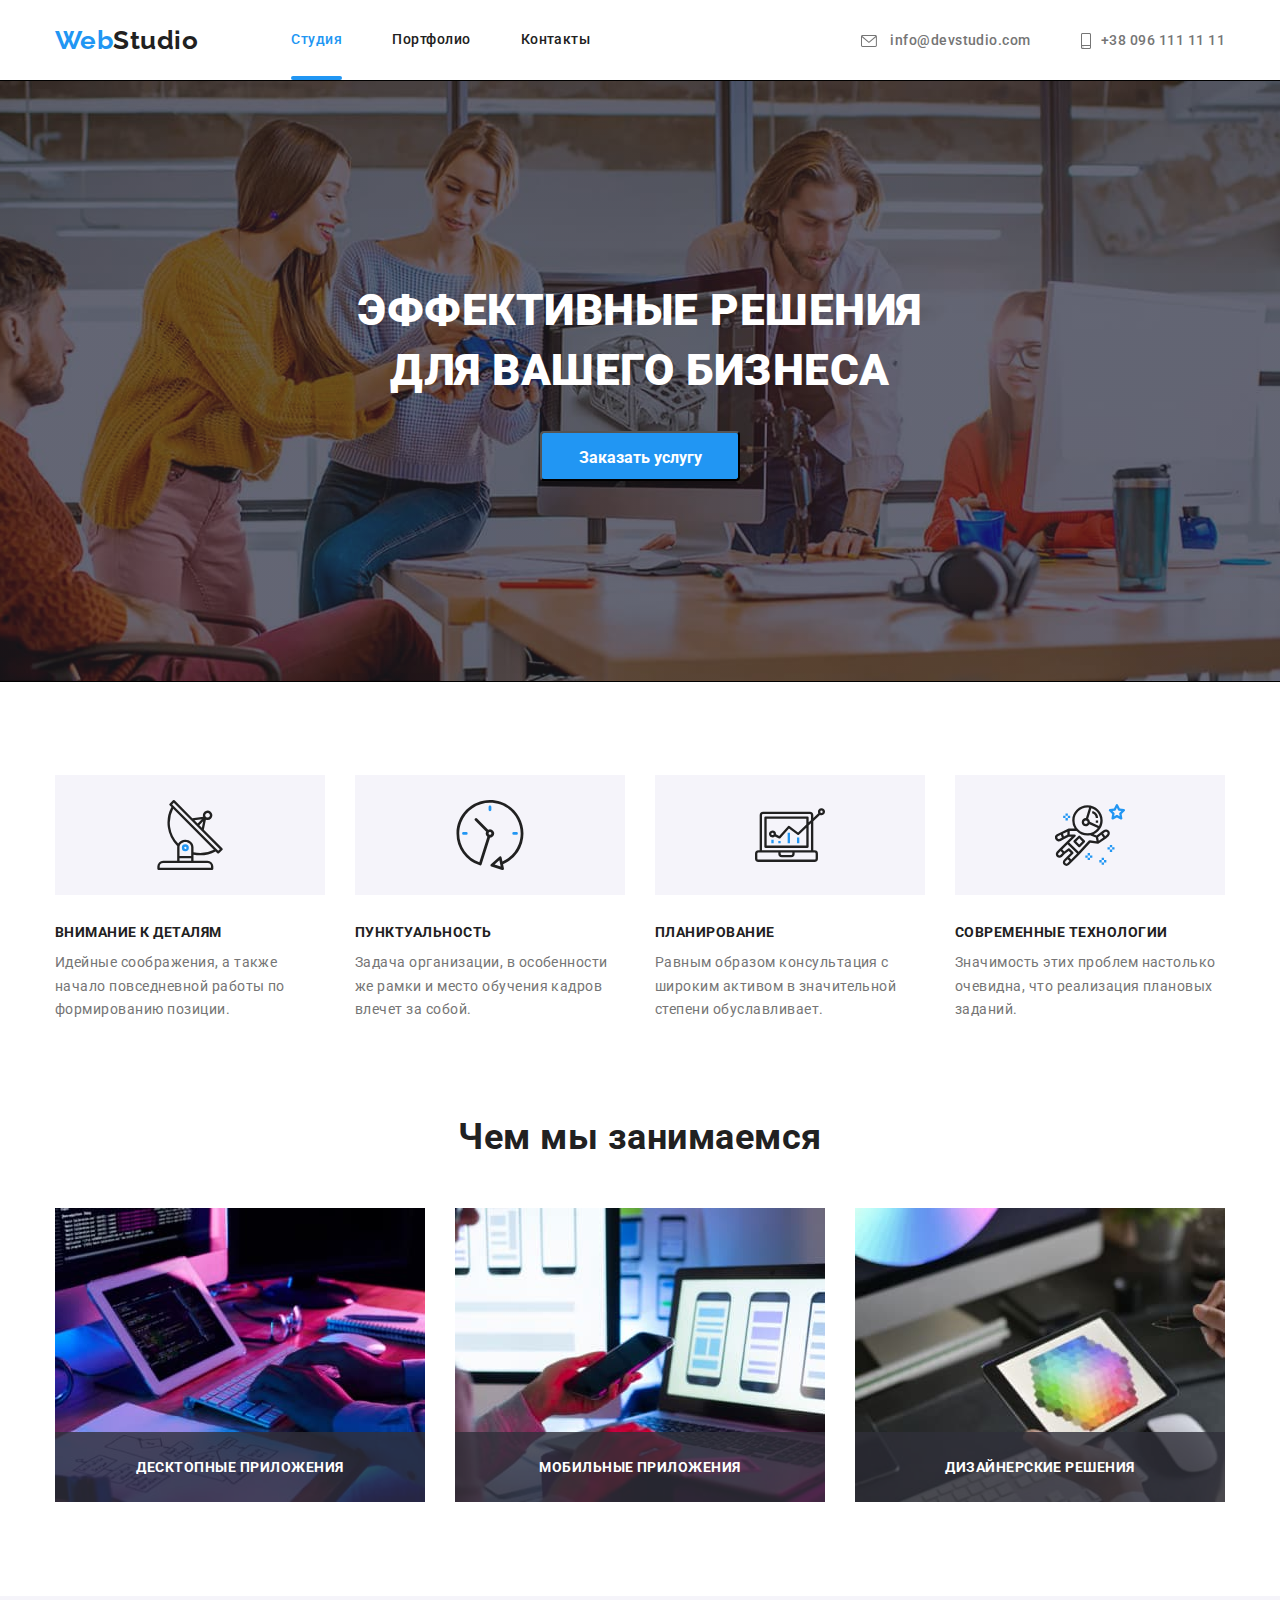
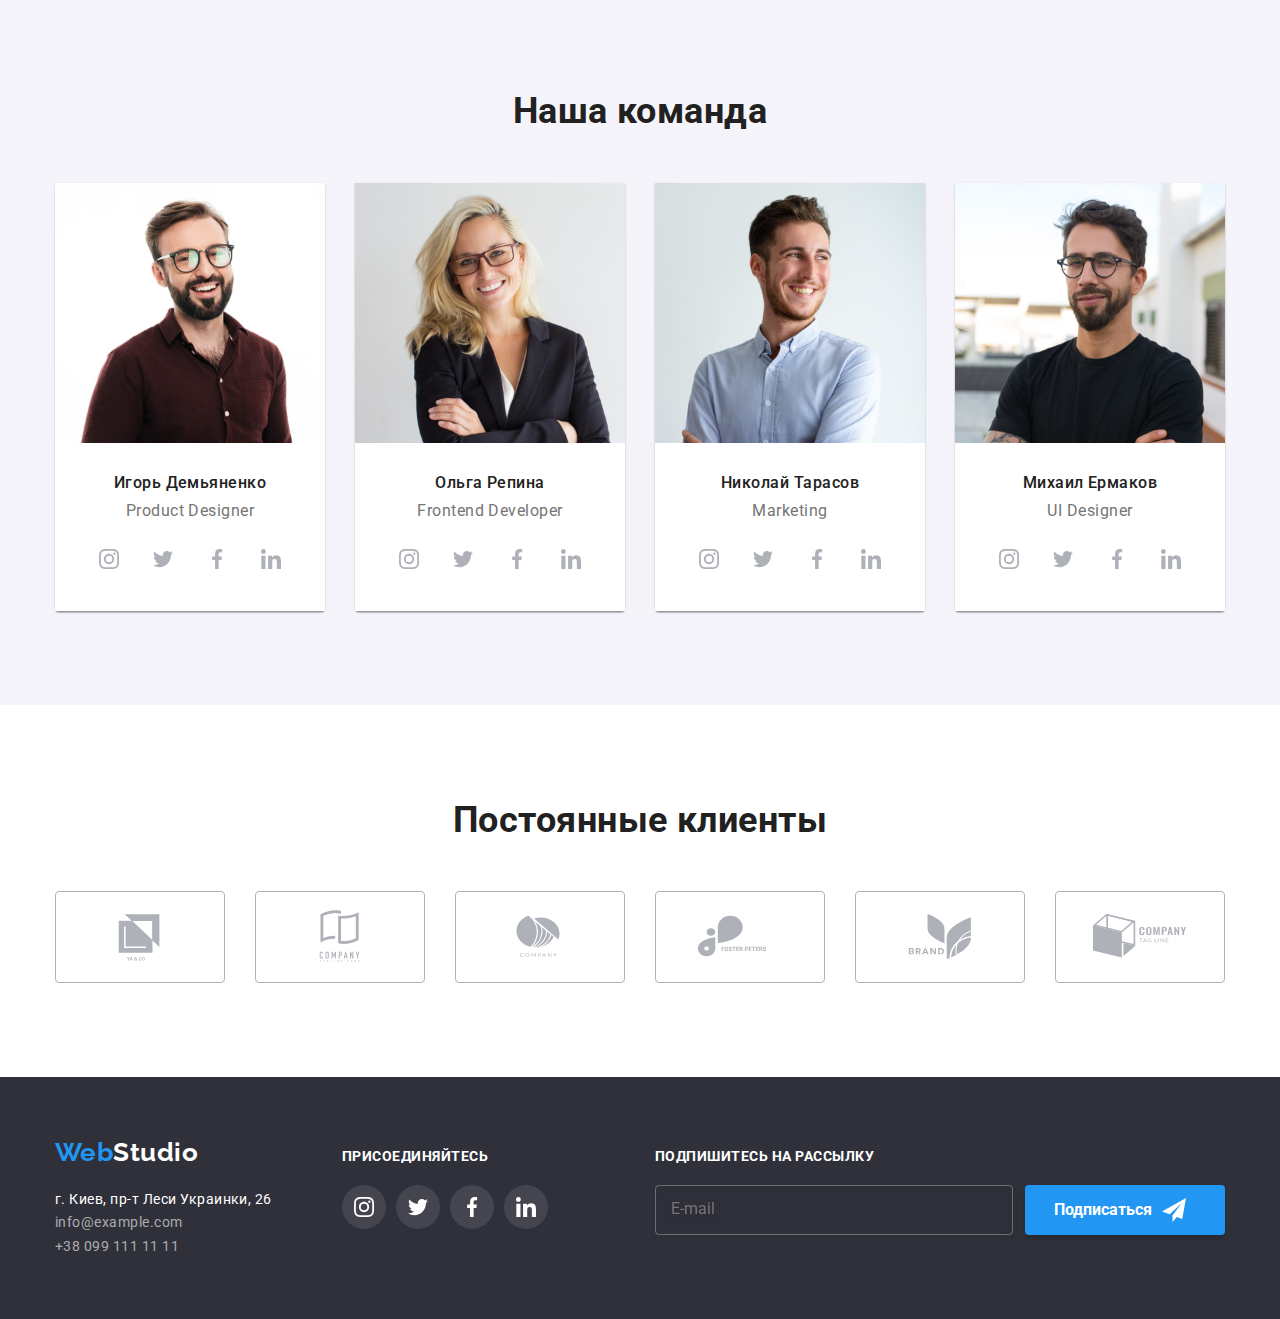
==== commit e2372c30: "виправив помилки домашки" ====
--- a/index.html
+++ b/index.html
@@ -15,7 +15,6 @@
   <link rel="stylesheet" href="https://cdnjs.cloudflare.com/ajax/libs/modern-normalize/1.1.0/modern-normalize.css" />
 
   <link rel="stylesheet" href="./css/main.min.css" />
-  <link rel="stylesheet" href="./css/styles.css" />
 </head>
 
 <body>
--- a/css/main.min.css
+++ b/css/main.min.css
@@ -1 +1 @@
-:root{--primary-color: #757575;--secondary-color: #212121;--accent-color: #2196f3;--logo-color: #000000;--primary-white-color: #ffffff;--bg-darkgrey-color: #2f303a;--secondary-bg-color: #f5f4fa;--header-border: #ececec;--card-border: #eeeeee;--icon-color: #afb1b8;--hero-bg-color: #c4c4c4;--main-font-family: "Roboto", sans-serif;--logo-font: "Raleway", sans-serif;--indent: 30px;--filter-indent: 8px;--items: 3;--border-radius-standart: 4px;--animation: 250ms cubic-bezier(0.4, 0, 0.2, 1)}.visually-hidden{position:absolute;width:1px;height:1px;margin:-1px;border:0;padding:0;white-space:nowrap;-webkit-clip-path:inset(100%);clip-path:inset(100%);clip:rect(0 0 0 0);overflow:hidden}body{font-family:var(--main-font-family);color:var(--primary-color);letter-spacing:.03em}a{text-decoration:none;color:currentColor}h1,h2,h3,h4,h5,h6,p{margin:0}ul,ol{list-style:none;padding:0;margin:0}img{display:block}.container{width:1200px;padding-left:15px;padding-right:15px;margin:0 auto;outline:2px solid red;outline-offset:-2px}.project__list{display:-webkit-box;display:-ms-flexbox;display:flex;-ms-flex-wrap:wrap;flex-wrap:wrap;gap:var(--indent)}.project__item{--items: 3;-ms-flex-preferred-size:calc((100% - var(--indent)*(var(--items) - 1))/var(--items));flex-basis:calc((100% - var(--indent)*(var(--items) - 1))/var(--items))}.hero__button{display:inline-block;min-width:200px;max-width:250px;max-height:50px;border-radius:4px;padding:10px 32px;color:var(--primary-white-color);background-color:var(--accent-color);font-weight:700;font-size:16px;line-height:1.88;-webkit-box-align:center;-ms-flex-align:center;align-items:center;-webkit-box-shadow:0px 4px 4px rgba(0,0,0,.15);box-shadow:0px 4px 4px rgba(0,0,0,.15);-webkit-transition:background-color var(--animation);transition:background-color var(--animation)}.hero__button:hover,.hero__button:focus{background-color:#188ce8;cursor:pointer}.btn__close{position:absolute;display:-webkit-box;display:-ms-flexbox;display:flex;-webkit-box-align:center;-ms-flex-align:center;align-items:center;-webkit-box-pack:center;-ms-flex-pack:center;justify-content:center;fill:currentColor;top:0;right:0;width:30px;height:30px;-webkit-transform:translate(-8px, 8px);transform:translate(-8px, 8px);border:1px solid rgba(0,0,0,.1);background-color:var(--primary-white-color);border-radius:50%;-webkit-transition:color var(--animation),border-color var(--animation);transition:color var(--animation),border-color var(--animation)}.btn__close:focus,.btn__close:hover{color:var(--accent-color);cursor:pointer}.registration__btn{display:block;margin-left:auto;margin-right:auto;padding:10px 55px;-webkit-box-shadow:0px 4px 4px rgba(0,0,0,.15);box-shadow:0px 4px 4px rgba(0,0,0,.15);border-radius:4px;font-weight:700;font-size:16px;line-height:1.88;letter-spacing:.06em;background:#2196f3;color:#fff;border:none;cursor:pointer;-webkit-transition:-webkit-box-shadow var(--animation);transition:-webkit-box-shadow var(--animation);transition:box-shadow var(--animation);transition:box-shadow var(--animation), -webkit-box-shadow var(--animation)}.registration__btn__btn:hover,.registration__btn__btn:focus{-webkit-box-shadow:0px 4px 4px rgba(0,0,0,.15);box-shadow:0px 4px 4px rgba(0,0,0,.15)}.project__btn{padding:6px 22px;font-family:inherit;font-weight:500;font-size:16px;line-height:1.62;text-align:center;letter-spacing:inherit;border:none;border-radius:var(--border-radius-standart);-webkit-transition:color var(--animation),background-color var(--animation),-webkit-box-shadow var(--animation);transition:color var(--animation),background-color var(--animation),-webkit-box-shadow var(--animation);transition:color var(--animation),background-color var(--animation),box-shadow var(--animation);transition:color var(--animation),background-color var(--animation),box-shadow var(--animation),-webkit-box-shadow var(--animation)}.project__btn:hover,.project__btn:focus{background-color:var(--accent-color);color:var(--primary-white-color);-webkit-box-shadow:0px 3px 1px rgba(0,0,0,.1),0px 1px 2px rgba(0,0,0,.08),0px 2px 2px rgba(0,0,0,.12);box-shadow:0px 3px 1px rgba(0,0,0,.1),0px 1px 2px rgba(0,0,0,.08),0px 2px 2px rgba(0,0,0,.12)}.project__btn.current{color:var(--accent-color);background-color:var(--primary-white-color)}.clients,.team,.about,.features{padding-bottom:94px;padding-top:94px}.footer__list,.clients__list,.socials__list,.team__list,.about__list,.features__list,.header__item,.nav__list{list-style:none;padding:0;margin:0}.clients-link,.socials__link{text-decoration:none;color:currentColor}.hero__title{font-weight:900;font-size:44px;max-width:696px;margin:0 auto;margin-bottom:var(--indent)}.registration__title{display:block;margin:0;margin-bottom:12px;font-weight:700;font-size:20px;line-height:1.15;text-align:center;color:var(--secondary-color)}.about__title{color:var(--secondary-color);margin-bottom:50px;font-size:36px;line-height:1.17;text-align:center}.about__subtitle{position:absolute;display:-webkit-box;display:-ms-flexbox;display:flex;-webkit-box-align:center;-ms-flex-align:center;align-items:center;left:0;bottom:0;font-weight:700;-webkit-box-pack:center;-ms-flex-pack:center;justify-content:center;width:370px;height:70px;height:70px;font-size:14px;line-height:1.14;text-align:center;color:var(--primary-white-color);text-transform:uppercase}.team__title{color:var(--secondary-color);margin-bottom:50px;font-size:36px;line-height:1.17;text-align:center}.team__uppertitle{color:var(--secondary-color);margin-bottom:10px;font-weight:500;font-size:16px;line-height:1.19;text-align:center}.team__subtitle{color:var(--primary-color);font-size:16px;line-height:1.18;text-align:center;margin-bottom:16px}.clients__title{color:var(--secondary-color);font-size:36px;line-height:1.17;text-align:center;text-align:center;margin-bottom:50px}.footer__title{font-weight:700;font-size:14px;line-height:1.14;text-transform:uppercase;margin-bottom:20px}.project__title{color:var(--secondary-color);font-weight:700;font-size:18px;line-height:2;margin-bottom:4px;letter-spacing:.06em}.register-form-title{font-weight:700;font-size:20px;line-height:1.15;text-align:center;color:var(--secondary-color)}.backdrop{position:fixed;top:0;left:0;width:100%;height:100%;z-index:1000;overflow-y:scroll;background:rgba(0,0,0,.2);opacity:1;-webkit-transition:opacity var(--animation),visibility var(--animation);transition:opacity var(--animation),visibility var(--animation)}.backdrop.is-hidden{opacity:0;pointer-events:none;visibility:hidden}.backdrop.is-hidden .modal{-webkit-transform:translate(-50%, -50%) scale(1, 1);transform:translate(-50%, -50%) scale(1, 1);opacity:0}.modal{position:absolute;top:50%;left:50%;padding:40px;min-width:528px;max-height:581px;background-color:var(--primary-white-color);-webkit-box-shadow:0px 1px 3px rgba(0,0,0,.12),0px 1px 1px rgba(0,0,0,.14),0px 2px 1px rgba(0,0,0,.2);box-shadow:0px 1px 3px rgba(0,0,0,.12),0px 1px 1px rgba(0,0,0,.14),0px 2px 1px rgba(0,0,0,.2);border-radius:4px;-webkit-transform:translate(-50%, -50%) scale(1);transform:translate(-50%, -50%) scale(1);-webkit-transition:opacity var(--animation),visibility var(--animation),-webkit-transform var(--animation);transition:opacity var(--animation),visibility var(--animation),-webkit-transform var(--animation);transition:opacity var(--animation),visibility var(--animation),transform var(--animation);transition:opacity var(--animation),visibility var(--animation),transform var(--animation),-webkit-transform var(--animation)}.registration{text-align:center}.registration__group{margin-bottom:20px}.registration__wrap{display:block;font-size:12px;line-height:1.16;position:relative;display:block;margin-bottom:10px}.registration__wrap:last-child{margin-bottom:0}.registration__label{display:block;text-align:left;margin-bottom:4px;padding-left:2px}.registration__input{display:block;padding:12px 42px;height:40px;width:100%;outline:none;border:1px solid rgba(33,33,33,.2);border-radius:4px;-webkit-transition:border-color var(--animation);transition:border-color var(--animation)}.registration__input:hover+.registration__icon,.registration__input:focus+.registration__icon{fill:var(--accent-color);outline:none;border-color:var(--accent-color)}.registration__input:hover,.registration__input:focus{border-color:var(--accent-color)}.registration__group{position:relative;margin-bottom:10px}.registration__icon{position:absolute;display:block;bottom:11px;left:12px;-webkit-transition:var(--animation);transition:var(--animation);color:var(--accent-color)}.registration__icon:focus,.registration__icon:hover{fill:var(--accent-color)}.registration__message{display:block;margin-bottom:20px;padding:12px 16px;width:448px;height:120px;resize:none;border:1px solid rgba(33,33,33,.2);border-radius:4px;line-height:1.14}.registration__message::-webkit-input-placeholder{color:rgba(117,117,117,.5)}.registration__message::-moz-placeholder{color:rgba(117,117,117,.5)}.registration__message:-ms-input-placeholder{color:rgba(117,117,117,.5)}.registration__message::-ms-input-placeholder{color:rgba(117,117,117,.5)}.registration__message::placeholder{color:rgba(117,117,117,.5)}.registration__agreement{text-align:left;display:-webkit-box;display:-ms-flexbox;display:flex;padding:0;-webkit-box-pack:center;-ms-flex-pack:center;justify-content:center;-webkit-box-align:baseline;-ms-flex-align:baseline;align-items:baseline;margin-bottom:30px;font-size:14px;line-height:1.18;color:var(--primary-color)}.checkbox__icon{-webkit-transition:opacity var(--animation);transition:opacity var(--animation);margin-right:7px}.checkbox__icon--check{opacity:0;-webkit-transition:opacity var(--animation);transition:opacity var(--animation)}.checkbox:checked+.checkbox__icon .checkbox__icon--check{opacity:1;-webkit-transition:opacity var(--animation);transition:opacity var(--animation)}.checkbox:checked+.checkbox__icon .checkbox__icon--uncheck{opacity:0;-webkit-transition:opacity var(--animation);transition:opacity var(--animation)}.agreement__link{color:var(--accent-color);text-decoration:underline;text-underline-position:under}.registration__agreement:focus-within .checkbox__icon{border:1px solid var(--accent-color)}.registration__agreement:focus-within .checkbox__icon--uncheck{opacity:0}.subscription{margin-left:auto}.subscription__title{display:inline-block;margin-bottom:20px;font-size:14px;line-height:1.14;text-transform:uppercase;color:var(--primary-white-color)}.subscription__email{width:358px;margin-right:12px;padding:15px;max-height:50px;border:1px solid rgba(255,255,255,.3);-webkit-filter:drop-shadow(0px 4px 4px rgba(0, 0, 0, 0.15));filter:drop-shadow(0px 4px 4px rgba(0, 0, 0, 0.15));border-radius:4px;color:var(--primary-white-color);background-color:rgba(0,0,0,0);-webkit-transition:border-color var(--animation);transition:border-color var(--animation)}.subscription__email:hover,.subscription__email:focus{border-color:var(--accent-color)}.subscription__button{display:-webkit-box;display:-ms-flexbox;display:flex;-webkit-box-align:center;-ms-flex-align:center;align-items:center;font-size:16px;font-weight:700;line-height:1.88;color:var(--primary-white-color);padding:10px 29px;text-align:center;width:200px;height:50px;border:none;background:var(--accent-color);-webkit-box-shadow:0px 4px 4px rgba(0,0,0,.15);box-shadow:0px 4px 4px rgba(0,0,0,.15);border-radius:4px}.send-icon{margin-left:10px;fill:currentColor}.subscription-button:hover,.subscription-button:focus{cursor:pointer}.subscription__container{display:-webkit-box;display:-ms-flexbox;display:flex;-webkit-box-align:center;-ms-flex-align:center;align-items:center}.header-border{border-bottom:1px solid var(--header-border)}.header__container{display:-webkit-box;display:-ms-flexbox;display:flex;-webkit-box-align:center;-ms-flex-align:center;align-items:center}.logo{color:var(--accent-color);font-family:"Raleway";font-weight:700;font-size:26px;line-height:1.19}.header__logo{margin-right:93px}.logo-accent{color:var(--secondary-color)}.header__nav{margin-right:auto}.nav__link{display:-webkit-inline-box;display:-ms-inline-flexbox;display:inline-flex;padding-top:32px;padding-bottom:32px;-webkit-transition:color var(--animation);transition:color var(--animation)}.nav__list{color:var(--secondary-color);font-weight:500;font-size:14px;line-height:1.14;display:-webkit-box;display:-ms-flexbox;display:flex;gap:50px}.nav__list :hover,.nav__list :focus{color:var(--accent-color)}.nav__link--current{position:relative}.nav__link--current::after{content:" ";position:absolute;bottom:0px;left:0;display:block;width:100%;height:4px;border-radius:var(--border-radius-standart);background-color:var(--accent-color)}.header__mail{margin-right:50px}.header__item{display:-webkit-box;display:-ms-flexbox;display:flex;-webkit-box-align:baseline;-ms-flex-align:baseline;align-items:baseline}.header__item :hover,.header__item :focus{color:var(--accent-color)}.header__icons{display:inline-block;fill:currentColor;vertical-align:middle;margin-right:10px}.header__mail,.header__phone{color:var(--description-color);font-weight:500;font-size:14px;line-height:1.14;-webkit-transition:color var(--animation);transition:color var(--animation)}.hero__section{padding:200px 0;background-color:var(--bg-darkgrey-color);color:var(--primary-white-color);line-height:1.36;text-align:center;text-transform:uppercase;max-width:1600px;margin-left:auto;margin-right:auto;outline:1px solid #000;background-image:-webkit-gradient(linear, left top, right top, from(rgba(47, 48, 58, 0.4)), to(rgba(47, 48, 58, 0.4))),url(../images/hero/hero.jpg);background-image:linear-gradient(to right, rgba(47, 48, 58, 0.4), rgba(47, 48, 58, 0.4)),url(../images/hero/hero.jpg);background-repeat:no-repeat;background-position:center;background-size:cover;background-color:var(--hero-bg-color)}.features__list{display:-webkit-box;display:-ms-flexbox;display:flex;-webkit-box-align:center;-ms-flex-align:center;align-items:center;-webkit-box-pack:center;-ms-flex-pack:center;justify-content:center;gap:var(--indent)}.features__list .features__item{width:270px}.features-icon-container{width:270px;height:120px;background-color:var(--secondary-bg-color);display:-webkit-box;display:-ms-flexbox;display:flex;-webkit-box-align:center;-ms-flex-align:center;align-items:center;-webkit-box-pack:center;-ms-flex-pack:center;justify-content:center;margin-bottom:var(--indent)}.features__subtitle{color:var(--secondary-color);margin-bottom:10px;font-weight:700;font-size:14px;line-height:1.14;text-transform:uppercase}.features__descr{color:var(--description-color);font-size:14px;line-height:1.71}.about{padding-top:0}.about__list{display:-webkit-box;display:-ms-flexbox;display:flex;-ms-flex-wrap:wrap;flex-wrap:wrap;gap:var(--indent)}.about__item{position:relative}.about__descr{position:absolute;display:-webkit-box;display:-ms-flexbox;display:flex;width:370px;height:70px;bottom:0;right:0;background:rgba(47,48,58,.8)}.team__list{display:-webkit-box;display:-ms-flexbox;display:flex;-ms-flex-wrap:wrap;flex-wrap:wrap;gap:var(--indent)}.team{background-color:var(--secondary-bg-color)}.team__item{background-color:var(--secondary-bg-color);-webkit-box-shadow:0px 1px 3px rgba(0,0,0,.12),0px 1px 1px rgba(0,0,0,.14),0px 2px 1px rgba(0,0,0,.2);box-shadow:0px 1px 3px rgba(0,0,0,.12),0px 1px 1px rgba(0,0,0,.14),0px 2px 1px rgba(0,0,0,.2);border-bottom-left-radius:4px;border-bottom-right-radius:4px;border-radius:0px 0px 4px 4px}.team__card{padding:30px 10px;background-color:var(--primary-white-color)}.socials__link{display:-webkit-box;display:-ms-flexbox;display:flex;-webkit-box-align:center;-ms-flex-align:center;align-items:center;-webkit-box-pack:center;-ms-flex-pack:center;justify-content:center;width:44px;height:44px;color:var(--icon-color);border-radius:50%;-webkit-transition:background-color var(--animation),color var(--animation);transition:background-color var(--animation),color var(--animation)}.socials__link:hover,.socials__link:focus{background-color:var(--accent-color);color:var(--primary-white-color)}.socials__list{display:-webkit-box;display:-ms-flexbox;display:flex;-webkit-box-align:center;-ms-flex-align:center;align-items:center;gap:10px;-webkit-box-pack:center;-ms-flex-pack:center;justify-content:center}.socials__icon{-webkit-transition:fill var(--cubic);transition:fill var(--cubic);fill:currentColor}.clients__item{display:block;-webkit-box-pack:center;-ms-flex-pack:center;justify-content:center;-webkit-box-align:center;-ms-flex-align:center;align-items:center}.clients__list{display:-webkit-box;display:-ms-flexbox;display:flex;-webkit-box-align:center;-ms-flex-align:center;align-items:center;-webkit-box-pack:center;-ms-flex-pack:center;justify-content:center;gap:30px}.clients-link{display:-webkit-box;display:-ms-flexbox;display:flex;-webkit-box-pack:center;-ms-flex-pack:center;justify-content:center;-webkit-box-align:center;-ms-flex-align:center;align-items:center;width:170px;height:92px;color:var(--icon-color);border:1px solid var(--icon-color);border-radius:4px;-webkit-transition:color var(--animation),border var(--animation);transition:color var(--animation),border var(--animation)}.clients-icon{fill:currentColor;display:inline-block;fill:currentColor;vertical-align:middle}.clients-link:hover,.clients-link:focus{color:var(--accent-color);border:1px solid var(--accent-color)}.footer-container{display:-webkit-box;display:-ms-flexbox;display:flex;-webkit-box-align:baseline;-ms-flex-align:baseline;align-items:baseline}.footer__adress{font-size:14px;line-height:1.71;display:-webkit-box;display:-ms-flexbox;display:flex;-webkit-box-orient:vertical;-webkit-box-direction:normal;-ms-flex-direction:column;flex-direction:column;margin-right:70px}.footer:not(.logo){background-color:var(--bg-darkgrey-color);color:var(--primary-white-color);padding:60px 0}.footer__logo{color:var(--accent-color);margin-bottom:20px;margin-top:0;font-family:"Raleway";font-weight:700;font-size:26px;line-height:1.19}.logo{font-family:"Raleway";font-weight:700}.footer__logo--accent{color:var(--primary-white-color)}.address{display:-webkit-box;display:-ms-flexbox;display:flex;-webkit-box-orient:vertical;-webkit-box-direction:normal;-ms-flex-direction:column;flex-direction:column;font-style:normal}.footer__email{color:rgba(255,255,255,.6);font-size:14px;line-height:1.71;-webkit-transition:color var(--animation);transition:color var(--animation)}.footer__email:hover,.footer__email:focus{color:var(--accent-color)}.footer__tel{color:rgba(255,255,255,.6);font-size:14px;line-height:1.71;-webkit-transition:color var(--animation);transition:color var(--animation)}.footer__tel:hover,.footer__tel:focus{color:var(--accent-color)}.footer__list{display:-webkit-box;display:-ms-flexbox;display:flex;-webkit-box-align:center;-ms-flex-align:center;align-items:center;gap:10px;-webkit-box-pack:center;-ms-flex-pack:center;justify-content:center}.footer__link{-webkit-box-align:baseline;-ms-flex-align:baseline;align-items:baseline;display:-webkit-box;display:-ms-flexbox;display:flex;font-weight:700;font-size:14px;line-height:1.14px;text-align:center;-webkit-box-align:center;-ms-flex-align:center;align-items:center;-webkit-box-pack:center;-ms-flex-pack:center;justify-content:center;width:44px;height:44px;color:var(--primary-white-color);background-color:rgba(255,255,255,.1);border-radius:50%;-webkit-transition:color var(--animation),background-color var(--animation);transition:color var(--animation),background-color var(--animation)}.footer__links{-webkit-box-sizing:border-box;box-sizing:border-box;display:-webkit-box;display:-ms-flexbox;display:flex;-webkit-box-orient:vertical;-webkit-box-direction:normal;-ms-flex-direction:column;flex-direction:column}.footer__link:hover,.footer__link:focus{background-color:var(--accent-color);color:var(--primary-white-color)}.socials__icon{fill:currentColor}.header-border{border-bottom:1px solid var(--header-border)}.header__container{display:-webkit-box;display:-ms-flexbox;display:flex;-webkit-box-align:center;-ms-flex-align:center;align-items:center}.logo{color:var(--accent-color);font-family:"Raleway";font-weight:700;font-size:26px;line-height:1.19}.header__logo{margin-right:93px}.logo-accent{color:var(--secondary-color)}.header__nav{margin-right:auto}.nav__link{display:-webkit-inline-box;display:-ms-inline-flexbox;display:inline-flex;padding-top:32px;padding-bottom:32px;-webkit-transition:color var(--animation);transition:color var(--animation)}.nav__list{color:var(--secondary-color);font-weight:500;font-size:14px;line-height:1.14;display:-webkit-box;display:-ms-flexbox;display:flex;gap:50px}.nav__list :hover,.nav__list :focus{color:var(--accent-color)}.nav__link--current{position:relative}.nav__link--current::after{content:" ";position:absolute;bottom:0px;left:0;display:block;width:100%;height:4px;border-radius:var(--border-radius-standart);background-color:var(--accent-color)}.header__item{display:-webkit-box;display:-ms-flexbox;display:flex;-webkit-box-align:baseline;-ms-flex-align:baseline;align-items:baseline}.project__filter{display:-webkit-box;display:-ms-flexbox;display:flex;-webkit-box-pack:center;-ms-flex-pack:center;justify-content:center;gap:var(--filter-indent);margin-bottom:50px}.project__list{display:-webkit-box;display:-ms-flexbox;display:flex;-ms-flex-wrap:wrap;flex-wrap:wrap;gap:var(--indent)}.project__list{display:-webkit-box;display:-ms-flexbox;display:flex;-ms-flex-wrap:wrap;flex-wrap:wrap;gap:var(--indent)}.project-text{color:var(--secondary-color)}.project__descr{padding:20px 24px;border:1px solid var(--card-border);border-top:0px}.project__link{-webkit-transition:-webkit-box-shadow var(--animation);transition:-webkit-box-shadow var(--animation);transition:box-shadow var(--animation);transition:box-shadow var(--animation), -webkit-box-shadow var(--animation)}.project__link:hover,.project__link:focus{-webkit-box-shadow:0px 1px 1px rgba(0,0,0,.12),0px 4px 4px rgba(0,0,0,.06),1px 4px 6px rgba(0,0,0,.16);box-shadow:0px 1px 1px rgba(0,0,0,.12),0px 4px 4px rgba(0,0,0,.06),1px 4px 6px rgba(0,0,0,.16)}.project__descr:hover,.project__descr:focus{-webkit-box-shadow:0px 1px 1px rgba(0,0,0,.12),0px 4px 4px rgba(0,0,0,.06),1px 4px 6px rgba(0,0,0,.16);box-shadow:0px 1px 1px rgba(0,0,0,.12),0px 4px 4px rgba(0,0,0,.06),1px 4px 6px rgba(0,0,0,.16)}.overlay__text{font-size:18px;line-height:1.55;color:var(--primary-white-color)}.project__elements{position:relative;overflow:hidden}.project__overlay{position:absolute;width:100%;height:100%;padding:63px 24px;-webkit-transform:translateY(0);transform:translateY(0);-webkit-transition:-webkit-transform var(--animation);transition:-webkit-transform var(--animation);transition:transform var(--animation);transition:transform var(--animation), -webkit-transform var(--animation);background-color:rgba(33,150,243,.9)}.project__elements:hover .project__overlay{-webkit-transform:translateY(0);transform:translateY(0);opacity:1}.project__link:hover .project__overlay,.project__link:focus .project__overlay{-webkit-transform:translateY(-100%);transform:translateY(-100%)}/*# sourceMappingURL=main.min.css.map */+:root{--primary-color: #757575;--secondary-color: #212121;--accent-color: #2196f3;--logo-color: #000000;--primary-white-color: #ffffff;--bg-darkgrey-color: #2f303a;--secondary-bg-color: #f5f4fa;--header-border: #ececec;--card-border: #eeeeee;--icon-color: #afb1b8;--hero-bg-color: #c4c4c4;--main-font-family: "Roboto", sans-serif;--logo-font: "Raleway", sans-serif;--indent: 30px;--filter-indent: 8px;--items: 3;--border-radius-standart: 4px;--animation: 250ms cubic-bezier(0.4, 0, 0.2, 1)}.visually-hidden{position:absolute;width:1px;height:1px;margin:-1px;border:0;padding:0;white-space:nowrap;-webkit-clip-path:inset(100%);clip-path:inset(100%);clip:rect(0 0 0 0);overflow:hidden}body{font-family:var(--main-font-family);color:var(--primary-color);letter-spacing:.03em}a{text-decoration:none;color:currentColor}h1,h2,h3,h4,h5,h6,p{margin:0}ul,ol{list-style:none;padding:0;margin:0}img{display:block}.container{width:1200px;padding-left:15px;padding-right:15px;margin:0 auto}.project__list{display:-webkit-box;display:-ms-flexbox;display:flex;-ms-flex-wrap:wrap;flex-wrap:wrap;gap:var(--indent)}.project__item{--items: 3;-ms-flex-preferred-size:calc((100% - var(--indent)*(var(--items) - 1))/var(--items));flex-basis:calc((100% - var(--indent)*(var(--items) - 1))/var(--items))}.hero__button{display:inline-block;min-width:200px;max-width:250px;max-height:50px;border-radius:4px;padding:10px 32px;color:var(--primary-white-color);background-color:var(--accent-color);font-weight:700;font-size:16px;line-height:1.88;-webkit-box-align:center;-ms-flex-align:center;align-items:center;-webkit-box-shadow:0px 4px 4px rgba(0,0,0,.15);box-shadow:0px 4px 4px rgba(0,0,0,.15);-webkit-transition:background-color var(--animation);transition:background-color var(--animation)}.hero__button:hover,.hero__button:focus{background-color:#188ce8;cursor:pointer}.btn__close{position:absolute;display:-webkit-box;display:-ms-flexbox;display:flex;-webkit-box-align:center;-ms-flex-align:center;align-items:center;-webkit-box-pack:center;-ms-flex-pack:center;justify-content:center;fill:currentColor;top:0;right:0;width:30px;height:30px;-webkit-transform:translate(-8px, 8px);transform:translate(-8px, 8px);border:1px solid rgba(0,0,0,.1);background-color:var(--primary-white-color);border-radius:50%;-webkit-transition:color var(--animation),border-color var(--animation);transition:color var(--animation),border-color var(--animation)}.btn__close:focus,.btn__close:hover{color:var(--accent-color);cursor:pointer}.registration__btn{display:block;margin-left:auto;margin-right:auto;padding:10px 55px;-webkit-box-shadow:0px 4px 4px rgba(0,0,0,.15);box-shadow:0px 4px 4px rgba(0,0,0,.15);border-radius:4px;font-weight:700;font-size:16px;line-height:1.88;letter-spacing:.06em;background:#2196f3;color:#fff;border:none;cursor:pointer;-webkit-transition:-webkit-box-shadow var(--animation);transition:-webkit-box-shadow var(--animation);transition:box-shadow var(--animation);transition:box-shadow var(--animation), -webkit-box-shadow var(--animation)}.registration__btn__btn:hover,.registration__btn__btn:focus{-webkit-box-shadow:0px 4px 4px rgba(0,0,0,.15);box-shadow:0px 4px 4px rgba(0,0,0,.15)}.project__btn{padding:6px 22px;font-family:inherit;font-weight:500;font-size:16px;line-height:1.62;text-align:center;letter-spacing:inherit;border:none;border-radius:var(--border-radius-standart);-webkit-transition:color var(--animation),background-color var(--animation),-webkit-box-shadow var(--animation);transition:color var(--animation),background-color var(--animation),-webkit-box-shadow var(--animation);transition:color var(--animation),background-color var(--animation),box-shadow var(--animation);transition:color var(--animation),background-color var(--animation),box-shadow var(--animation),-webkit-box-shadow var(--animation)}.project__btn:hover,.project__btn:focus{background-color:var(--accent-color);color:var(--primary-white-color);-webkit-box-shadow:0px 3px 1px rgba(0,0,0,.1),0px 1px 2px rgba(0,0,0,.08),0px 2px 2px rgba(0,0,0,.12);box-shadow:0px 3px 1px rgba(0,0,0,.1),0px 1px 2px rgba(0,0,0,.08),0px 2px 2px rgba(0,0,0,.12)}.project__btn.current{color:var(--accent-color);background-color:var(--primary-white-color)}.project,.clients,.team,.about,.features{padding-bottom:94px;padding-top:94px}.footer__list,.clients__list,.socials__list,.team__list,.about__list,.features__list,.header__item{list-style:none;padding:0;margin:0}.clients-link,.socials__link{text-decoration:none;color:currentColor}.hero__title{font-weight:900;font-size:44px;max-width:696px;margin:0 auto;margin-bottom:var(--indent)}.registration__title{display:block;margin:0;margin-bottom:12px;font-weight:700;font-size:20px;line-height:1.15;text-align:center;color:var(--secondary-color)}.about__title{color:var(--secondary-color);margin-bottom:50px;font-size:36px;line-height:1.17;text-align:center}.about__subtitle{position:absolute;display:-webkit-box;display:-ms-flexbox;display:flex;-webkit-box-align:center;-ms-flex-align:center;align-items:center;left:0;bottom:0;font-weight:700;-webkit-box-pack:center;-ms-flex-pack:center;justify-content:center;width:370px;height:70px;height:70px;font-size:14px;line-height:1.14;text-align:center;color:var(--primary-white-color);text-transform:uppercase}.team__title{color:var(--secondary-color);margin-bottom:50px;font-size:36px;line-height:1.17;text-align:center}.team__uppertitle{color:var(--secondary-color);margin-bottom:10px;font-weight:500;font-size:16px;line-height:1.19;text-align:center}.team__subtitle{color:var(--primary-color);font-size:16px;line-height:1.18;text-align:center;margin-bottom:16px}.clients__title{color:var(--secondary-color);font-size:36px;line-height:1.17;text-align:center;text-align:center;margin-bottom:50px}.footer__title{font-weight:700;font-size:14px;line-height:1.14;text-transform:uppercase;margin-bottom:20px}.project__title{color:var(--secondary-color);font-weight:700;font-size:18px;line-height:2;margin-bottom:4px;letter-spacing:.06em}.register-form-title{font-weight:700;font-size:20px;line-height:1.15;text-align:center;color:var(--secondary-color)}.backdrop{position:fixed;top:0;left:0;width:100%;height:100%;z-index:1000;overflow-y:scroll;background:rgba(0,0,0,.2);opacity:1;-webkit-transition:opacity var(--animation),visibility var(--animation);transition:opacity var(--animation),visibility var(--animation)}.backdrop.is-hidden{opacity:0;pointer-events:none;visibility:hidden}.backdrop.is-hidden .modal{-webkit-transform:translate(-50%, -50%) scale(1, 1);transform:translate(-50%, -50%) scale(1, 1);opacity:0}.modal{position:absolute;top:50%;left:50%;padding:40px;min-width:528px;max-height:581px;background-color:var(--primary-white-color);-webkit-box-shadow:0px 1px 3px rgba(0,0,0,.12),0px 1px 1px rgba(0,0,0,.14),0px 2px 1px rgba(0,0,0,.2);box-shadow:0px 1px 3px rgba(0,0,0,.12),0px 1px 1px rgba(0,0,0,.14),0px 2px 1px rgba(0,0,0,.2);border-radius:4px;-webkit-transform:translate(-50%, -50%) scale(1);transform:translate(-50%, -50%) scale(1);-webkit-transition:opacity var(--animation),visibility var(--animation),-webkit-transform var(--animation);transition:opacity var(--animation),visibility var(--animation),-webkit-transform var(--animation);transition:opacity var(--animation),visibility var(--animation),transform var(--animation);transition:opacity var(--animation),visibility var(--animation),transform var(--animation),-webkit-transform var(--animation)}.registration{text-align:center}.registration__group{margin-bottom:20px}.registration__wrap{display:block;font-size:12px;line-height:1.16;position:relative;display:block;margin-bottom:10px}.registration__wrap:last-child{margin-bottom:0}.registration__label{display:block;text-align:left;margin-bottom:4px;padding-left:2px}.registration__input{display:block;padding:12px 42px;height:40px;width:100%;outline:none;border:1px solid rgba(33,33,33,.2);border-radius:4px;-webkit-transition:border-color var(--animation);transition:border-color var(--animation)}.registration__input:hover,.registration__input:focus{border-color:var(--accent-color)}.registration__group{position:relative;margin-bottom:10px}.registration__icon{position:absolute;display:block;bottom:11px;left:12px;-webkit-transition:var(--animation);transition:var(--animation);color:var(--accent-color)}.registration__input:hover+.registration__icon,.registration__input:focus+.registration__icon{fill:var(--accent-color);outline:none;border-color:var(--accent-color)}.registration__message{display:block;margin-bottom:20px;padding:12px 16px;width:448px;height:120px;resize:none;border:1px solid rgba(33,33,33,.2);border-radius:4px;line-height:1.14}.registration__message::-webkit-input-placeholder{color:rgba(117,117,117,.5)}.registration__message::-moz-placeholder{color:rgba(117,117,117,.5)}.registration__message:-ms-input-placeholder{color:rgba(117,117,117,.5)}.registration__message::-ms-input-placeholder{color:rgba(117,117,117,.5)}.registration__message::placeholder{color:rgba(117,117,117,.5)}.registration__agreement{text-align:left;display:-webkit-box;display:-ms-flexbox;display:flex;padding:0;-webkit-box-pack:center;-ms-flex-pack:center;justify-content:center;-webkit-box-align:baseline;-ms-flex-align:baseline;align-items:baseline;margin-bottom:30px;font-size:14px;line-height:1.18;color:var(--primary-color)}.checkbox__icon{-webkit-transition:opacity var(--animation);transition:opacity var(--animation);margin-right:7px}.checkbox__icon--check{opacity:0;-webkit-transition:opacity var(--animation);transition:opacity var(--animation)}.checkbox:checked+.checkbox__icon .checkbox__icon--check{opacity:1;-webkit-transition:opacity var(--animation);transition:opacity var(--animation)}.checkbox:checked+.checkbox__icon .checkbox__icon--uncheck{opacity:0;-webkit-transition:opacity var(--animation);transition:opacity var(--animation)}.agreement__link{color:var(--accent-color);text-decoration:underline;text-underline-position:under}.registration__agreement:focus-within .checkbox__icon{border:1px solid var(--accent-color)}.registration__agreement:focus-within .checkbox__icon--uncheck{opacity:0}.subscription{margin-left:auto}.subscription__title{display:inline-block;margin-bottom:20px;font-size:14px;line-height:1.14;text-transform:uppercase;color:var(--primary-white-color)}.subscription__email{width:358px;margin-right:12px;padding:15px;max-height:50px;border:1px solid rgba(255,255,255,.3);-webkit-filter:drop-shadow(0px 4px 4px rgba(0, 0, 0, 0.15));filter:drop-shadow(0px 4px 4px rgba(0, 0, 0, 0.15));border-radius:4px;color:var(--primary-white-color);background-color:rgba(0,0,0,0);-webkit-transition:border-color var(--animation);transition:border-color var(--animation)}.subscription__email:hover,.subscription__email:focus{border-color:var(--accent-color)}.subscription__button{display:-webkit-box;display:-ms-flexbox;display:flex;-webkit-box-align:center;-ms-flex-align:center;align-items:center;font-size:16px;font-weight:700;line-height:1.88;color:var(--primary-white-color);padding:10px 29px;text-align:center;width:200px;height:50px;border:none;background:var(--accent-color);-webkit-box-shadow:0px 4px 4px rgba(0,0,0,.15);box-shadow:0px 4px 4px rgba(0,0,0,.15);border-radius:4px}.subscription__button:hover,.subscription__button:focus{cursor:pointer}.send-icon{margin-left:10px;fill:currentColor}.subscription__container{display:-webkit-box;display:-ms-flexbox;display:flex;-webkit-box-align:center;-ms-flex-align:center;align-items:center}.header-border{border-bottom:1px solid var(--header-border)}.header__container{display:-webkit-box;display:-ms-flexbox;display:flex;-webkit-box-align:center;-ms-flex-align:center;align-items:center}.logo{color:var(--accent-color);font-family:"Raleway";font-weight:700;font-size:26px;line-height:1.19}.header__logo{margin-right:93px}.logo-accent{color:var(--secondary-color)}.header__nav{margin-right:auto}.nav__list{color:var(--secondary-color);font-weight:500;font-size:14px;line-height:1.14;display:-webkit-box;display:-ms-flexbox;display:flex;gap:50px}.nav__link{display:-webkit-inline-box;display:-ms-inline-flexbox;display:inline-flex;padding-top:32px;padding-bottom:32px;-webkit-transition:color var(--animation);transition:color var(--animation)}.nav__link:hover,.nav__link:focus{color:var(--accent-color)}.nav__link--current{position:relative;color:var(--accent-color)}.nav__link--current::after{content:" ";position:absolute;bottom:0px;left:0;display:block;width:100%;height:4px;border-radius:var(--border-radius-standart);background-color:var(--accent-color)}.header__mail{margin-right:50px}.header__item{display:-webkit-box;display:-ms-flexbox;display:flex;-webkit-box-align:baseline;-ms-flex-align:baseline;align-items:baseline}.header__item :hover,.header__item :focus{color:var(--accent-color)}.header__icons{display:inline-block;fill:currentColor;vertical-align:middle;margin-right:10px}.header__mail,.header__phone{color:var(--description-color);font-weight:500;font-size:14px;line-height:1.14;-webkit-transition:color var(--animation);transition:color var(--animation)}.hero__section{padding:200px 0;background-color:var(--bg-darkgrey-color);color:var(--primary-white-color);line-height:1.36;text-align:center;text-transform:uppercase;max-width:1600px;margin-left:auto;margin-right:auto;outline:1px solid #000;background-image:-webkit-gradient(linear, left top, right top, from(rgba(47, 48, 58, 0.4)), to(rgba(47, 48, 58, 0.4))),url(../images/hero/hero.jpg);background-image:linear-gradient(to right, rgba(47, 48, 58, 0.4), rgba(47, 48, 58, 0.4)),url(../images/hero/hero.jpg);background-repeat:no-repeat;background-position:center;background-size:cover;background-color:var(--hero-bg-color)}.features__list{display:-webkit-box;display:-ms-flexbox;display:flex;-webkit-box-align:center;-ms-flex-align:center;align-items:center;-webkit-box-pack:center;-ms-flex-pack:center;justify-content:center;gap:var(--indent)}.features__list .features__item{width:270px}.features-icon-container{width:270px;height:120px;background-color:var(--secondary-bg-color);display:-webkit-box;display:-ms-flexbox;display:flex;-webkit-box-align:center;-ms-flex-align:center;align-items:center;-webkit-box-pack:center;-ms-flex-pack:center;justify-content:center;margin-bottom:var(--indent)}.features__subtitle{color:var(--secondary-color);margin-bottom:10px;font-weight:700;font-size:14px;line-height:1.14;text-transform:uppercase}.features__descr{color:var(--description-color);font-size:14px;line-height:1.71}.about{padding-top:0}.about__list{display:-webkit-box;display:-ms-flexbox;display:flex;-ms-flex-wrap:wrap;flex-wrap:wrap;gap:var(--indent)}.about__item{position:relative}.about__descr{position:absolute;display:-webkit-box;display:-ms-flexbox;display:flex;width:370px;height:70px;bottom:0;right:0;background:rgba(47,48,58,.8)}.team__list{display:-webkit-box;display:-ms-flexbox;display:flex;-ms-flex-wrap:wrap;flex-wrap:wrap;gap:var(--indent)}.team{background-color:var(--secondary-bg-color)}.team__item{background-color:var(--secondary-bg-color);-webkit-box-shadow:0px 1px 3px rgba(0,0,0,.12),0px 1px 1px rgba(0,0,0,.14),0px 2px 1px rgba(0,0,0,.2);box-shadow:0px 1px 3px rgba(0,0,0,.12),0px 1px 1px rgba(0,0,0,.14),0px 2px 1px rgba(0,0,0,.2);border-bottom-left-radius:4px;border-bottom-right-radius:4px;border-radius:0px 0px 4px 4px}.team__card{padding:30px 10px;background-color:var(--primary-white-color)}.socials__link{display:-webkit-box;display:-ms-flexbox;display:flex;-webkit-box-align:center;-ms-flex-align:center;align-items:center;-webkit-box-pack:center;-ms-flex-pack:center;justify-content:center;width:44px;height:44px;color:var(--icon-color);border-radius:50%;-webkit-transition:background-color var(--animation),color var(--animation);transition:background-color var(--animation),color var(--animation)}.socials__link:hover,.socials__link:focus{background-color:var(--accent-color);color:var(--primary-white-color)}.socials__list{display:-webkit-box;display:-ms-flexbox;display:flex;-webkit-box-align:center;-ms-flex-align:center;align-items:center;gap:10px;-webkit-box-pack:center;-ms-flex-pack:center;justify-content:center}.socials__icon{-webkit-transition:fill var(--cubic);transition:fill var(--cubic);fill:currentColor}.clients__item{display:block;-webkit-box-pack:center;-ms-flex-pack:center;justify-content:center;-webkit-box-align:center;-ms-flex-align:center;align-items:center}.clients__list{display:-webkit-box;display:-ms-flexbox;display:flex;-webkit-box-align:center;-ms-flex-align:center;align-items:center;-webkit-box-pack:center;-ms-flex-pack:center;justify-content:center;gap:30px}.clients-link{display:-webkit-box;display:-ms-flexbox;display:flex;-webkit-box-pack:center;-ms-flex-pack:center;justify-content:center;-webkit-box-align:center;-ms-flex-align:center;align-items:center;width:170px;height:92px;color:var(--icon-color);border:1px solid var(--icon-color);border-radius:4px;-webkit-transition:color var(--animation),border var(--animation);transition:color var(--animation),border var(--animation)}.clients-link:hover,.clients-link:focus{color:var(--accent-color);border:1px solid var(--accent-color)}.clients-icon{fill:currentColor;display:inline-block;fill:currentColor;vertical-align:middle}.footer-container{display:-webkit-box;display:-ms-flexbox;display:flex;-webkit-box-align:baseline;-ms-flex-align:baseline;align-items:baseline}.footer__adress{font-size:14px;line-height:1.71;display:-webkit-box;display:-ms-flexbox;display:flex;-webkit-box-orient:vertical;-webkit-box-direction:normal;-ms-flex-direction:column;flex-direction:column;margin-right:70px}.footer:not(.logo){background-color:var(--bg-darkgrey-color);color:var(--primary-white-color);padding:60px 0}.footer__logo{color:var(--accent-color);margin-bottom:20px;margin-top:0;font-family:"Raleway";font-weight:700;font-size:26px;line-height:1.19}.logo{font-family:"Raleway";font-weight:700}.footer__logo--accent{color:var(--primary-white-color)}.address{display:-webkit-box;display:-ms-flexbox;display:flex;-webkit-box-orient:vertical;-webkit-box-direction:normal;-ms-flex-direction:column;flex-direction:column;font-style:normal}.footer__email{color:rgba(255,255,255,.6);font-size:14px;line-height:1.71;-webkit-transition:color var(--animation);transition:color var(--animation)}.footer__email:hover,.footer__email:focus{color:var(--accent-color)}.footer__tel{color:rgba(255,255,255,.6);font-size:14px;line-height:1.71;-webkit-transition:color var(--animation);transition:color var(--animation)}.footer__tel:hover,.footer__tel:focus{color:var(--accent-color)}.footer__list{display:-webkit-box;display:-ms-flexbox;display:flex;-webkit-box-align:center;-ms-flex-align:center;align-items:center;gap:10px;-webkit-box-pack:center;-ms-flex-pack:center;justify-content:center}.footer__link{-webkit-box-align:baseline;-ms-flex-align:baseline;align-items:baseline;display:-webkit-box;display:-ms-flexbox;display:flex;font-weight:700;font-size:14px;line-height:1.14px;text-align:center;-webkit-box-align:center;-ms-flex-align:center;align-items:center;-webkit-box-pack:center;-ms-flex-pack:center;justify-content:center;width:44px;height:44px;color:var(--primary-white-color);background-color:rgba(255,255,255,.1);border-radius:50%;-webkit-transition:color var(--animation),background-color var(--animation);transition:color var(--animation),background-color var(--animation)}.footer__link:hover,.footer__link:focus{background-color:var(--accent-color);color:var(--primary-white-color)}.footer__links{-webkit-box-sizing:border-box;box-sizing:border-box;display:-webkit-box;display:-ms-flexbox;display:flex;-webkit-box-orient:vertical;-webkit-box-direction:normal;-ms-flex-direction:column;flex-direction:column}.socials__icon{fill:currentColor}.header-border{border-bottom:1px solid var(--header-border)}.header__container{display:-webkit-box;display:-ms-flexbox;display:flex;-webkit-box-align:center;-ms-flex-align:center;align-items:center}.logo{color:var(--accent-color);font-family:"Raleway";font-weight:700;font-size:26px;line-height:1.19}.header__logo{margin-right:93px}.logo-accent{color:var(--secondary-color)}.header__nav{margin-right:auto}.nav__link{display:-webkit-inline-box;display:-ms-inline-flexbox;display:inline-flex;padding-top:32px;padding-bottom:32px;-webkit-transition:color var(--animation);transition:color var(--animation)}.nav__list{color:var(--secondary-color);font-weight:500;font-size:14px;line-height:1.14;display:-webkit-box;display:-ms-flexbox;display:flex;gap:50px}.nav__link--current{position:relative;color:var(--accent-color)}.nav__link--current::after{content:" ";position:absolute;bottom:0px;left:0;display:block;width:100%;height:4px;border-radius:var(--border-radius-standart);background-color:var(--accent-color)}.header__item{display:-webkit-box;display:-ms-flexbox;display:flex;-webkit-box-align:baseline;-ms-flex-align:baseline;align-items:baseline}.header__item :hover,.header__item :focus{color:var(--accent-color)}.project__filter{display:-webkit-box;display:-ms-flexbox;display:flex;-webkit-box-pack:center;-ms-flex-pack:center;justify-content:center;gap:var(--filter-indent);margin-bottom:50px}.project__list{display:-webkit-box;display:-ms-flexbox;display:flex;-ms-flex-wrap:wrap;flex-wrap:wrap;gap:var(--indent)}.project__text{color:var(--secondary-color);font-size:16px;line-height:1.87}.project__descr{padding:20px 24px;border:1px solid var(--card-border);border-top:0px}.project__link{-webkit-transition:-webkit-box-shadow var(--animation);transition:-webkit-box-shadow var(--animation);transition:box-shadow var(--animation);transition:box-shadow var(--animation), -webkit-box-shadow var(--animation)}.project__link:hover,.project__link:focus{-webkit-box-shadow:0px 1px 1px rgba(0,0,0,.12),0px 4px 4px rgba(0,0,0,.06),1px 4px 6px rgba(0,0,0,.16);box-shadow:0px 1px 1px rgba(0,0,0,.12),0px 4px 4px rgba(0,0,0,.06),1px 4px 6px rgba(0,0,0,.16)}.project__descr:hover,.project__descr:focus{-webkit-box-shadow:0px 1px 1px rgba(0,0,0,.12),0px 4px 4px rgba(0,0,0,.06),1px 4px 6px rgba(0,0,0,.16);box-shadow:0px 1px 1px rgba(0,0,0,.12),0px 4px 4px rgba(0,0,0,.06),1px 4px 6px rgba(0,0,0,.16)}.overlay__text{font-size:18px;line-height:1.55;color:var(--primary-white-color)}.project__elements{position:relative;overflow:hidden}.project__overlay{position:absolute;width:100%;height:100%;padding:63px 24px;-webkit-transform:translateY(0);transform:translateY(0);-webkit-transition:-webkit-transform var(--animation);transition:-webkit-transform var(--animation);transition:transform var(--animation);transition:transform var(--animation), -webkit-transform var(--animation);background-color:rgba(33,150,243,.9)}.project__elements:hover .project__overlay{-webkit-transform:translateY(0);transform:translateY(0);opacity:1}.project__link:hover .project__overlay,.project__link:focus .project__overlay{-webkit-transform:translateY(-100%);transform:translateY(-100%)}/*# sourceMappingURL=main.min.css.map */